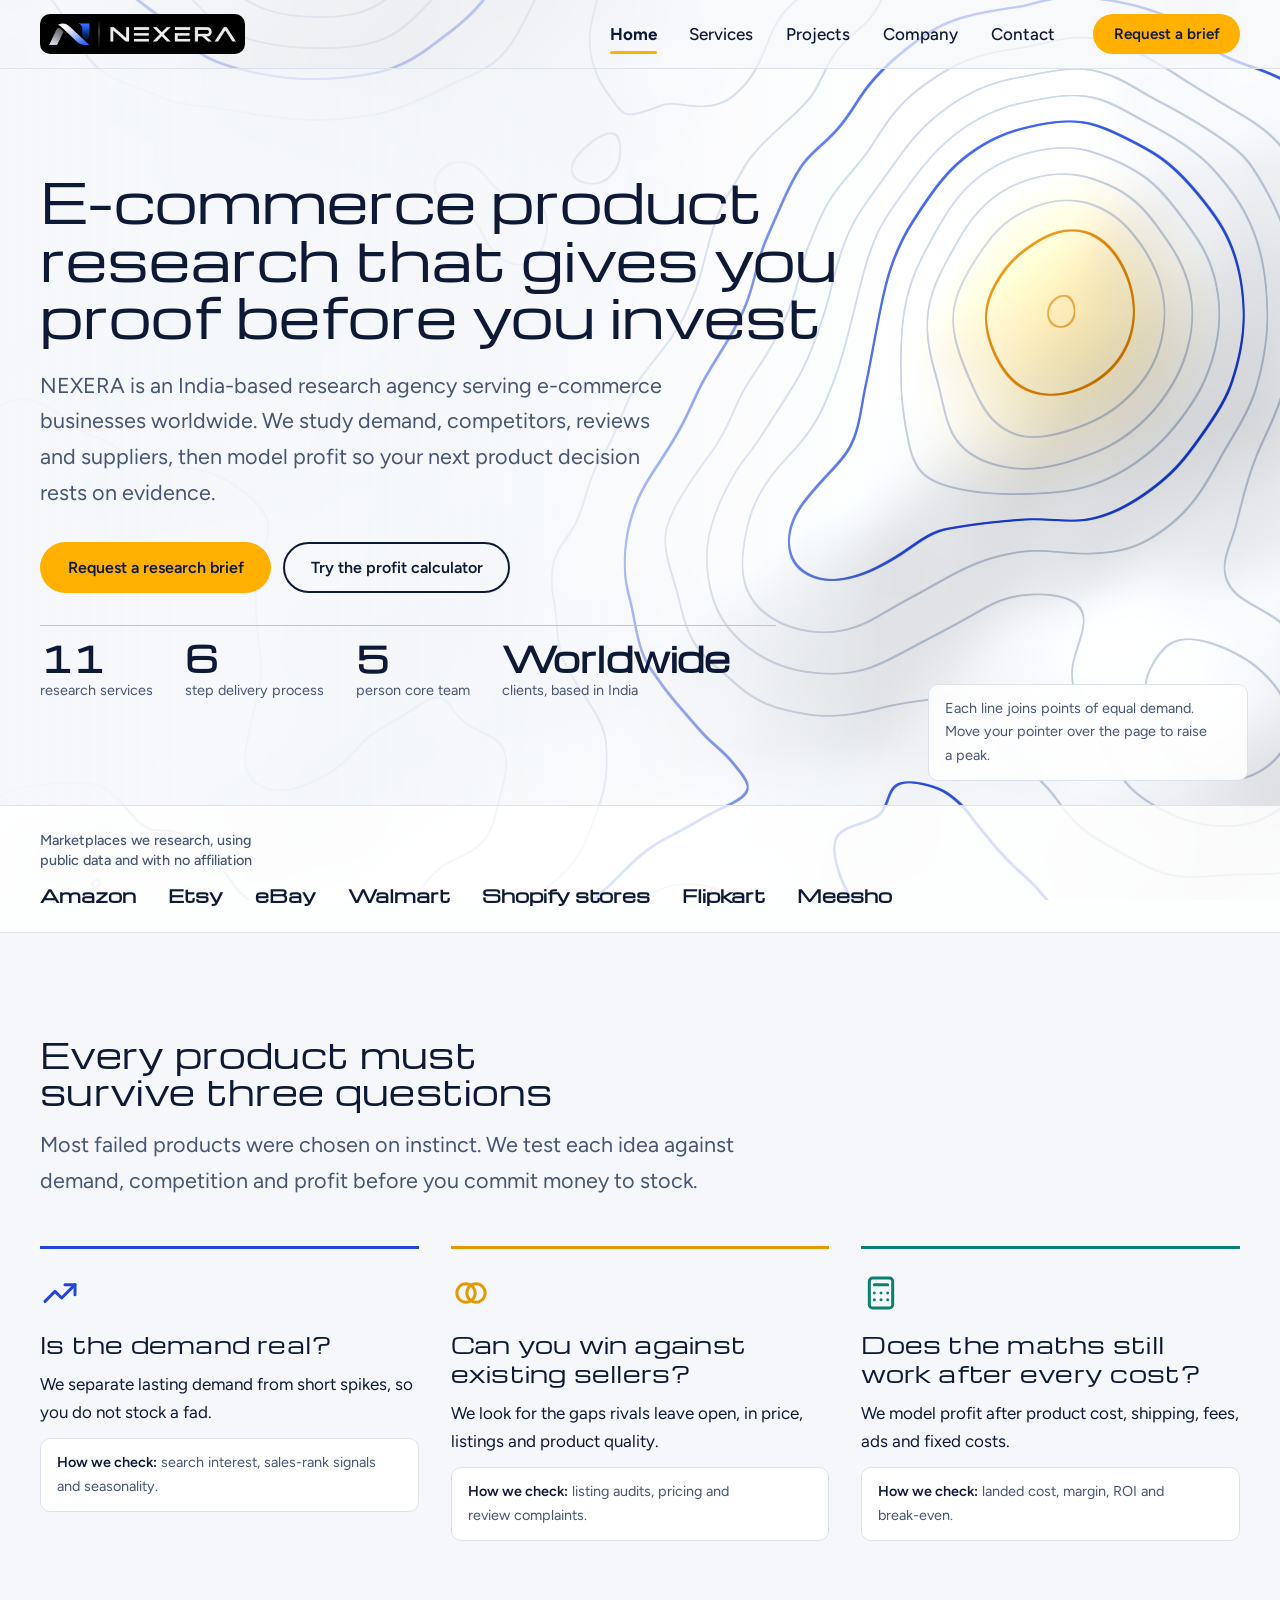
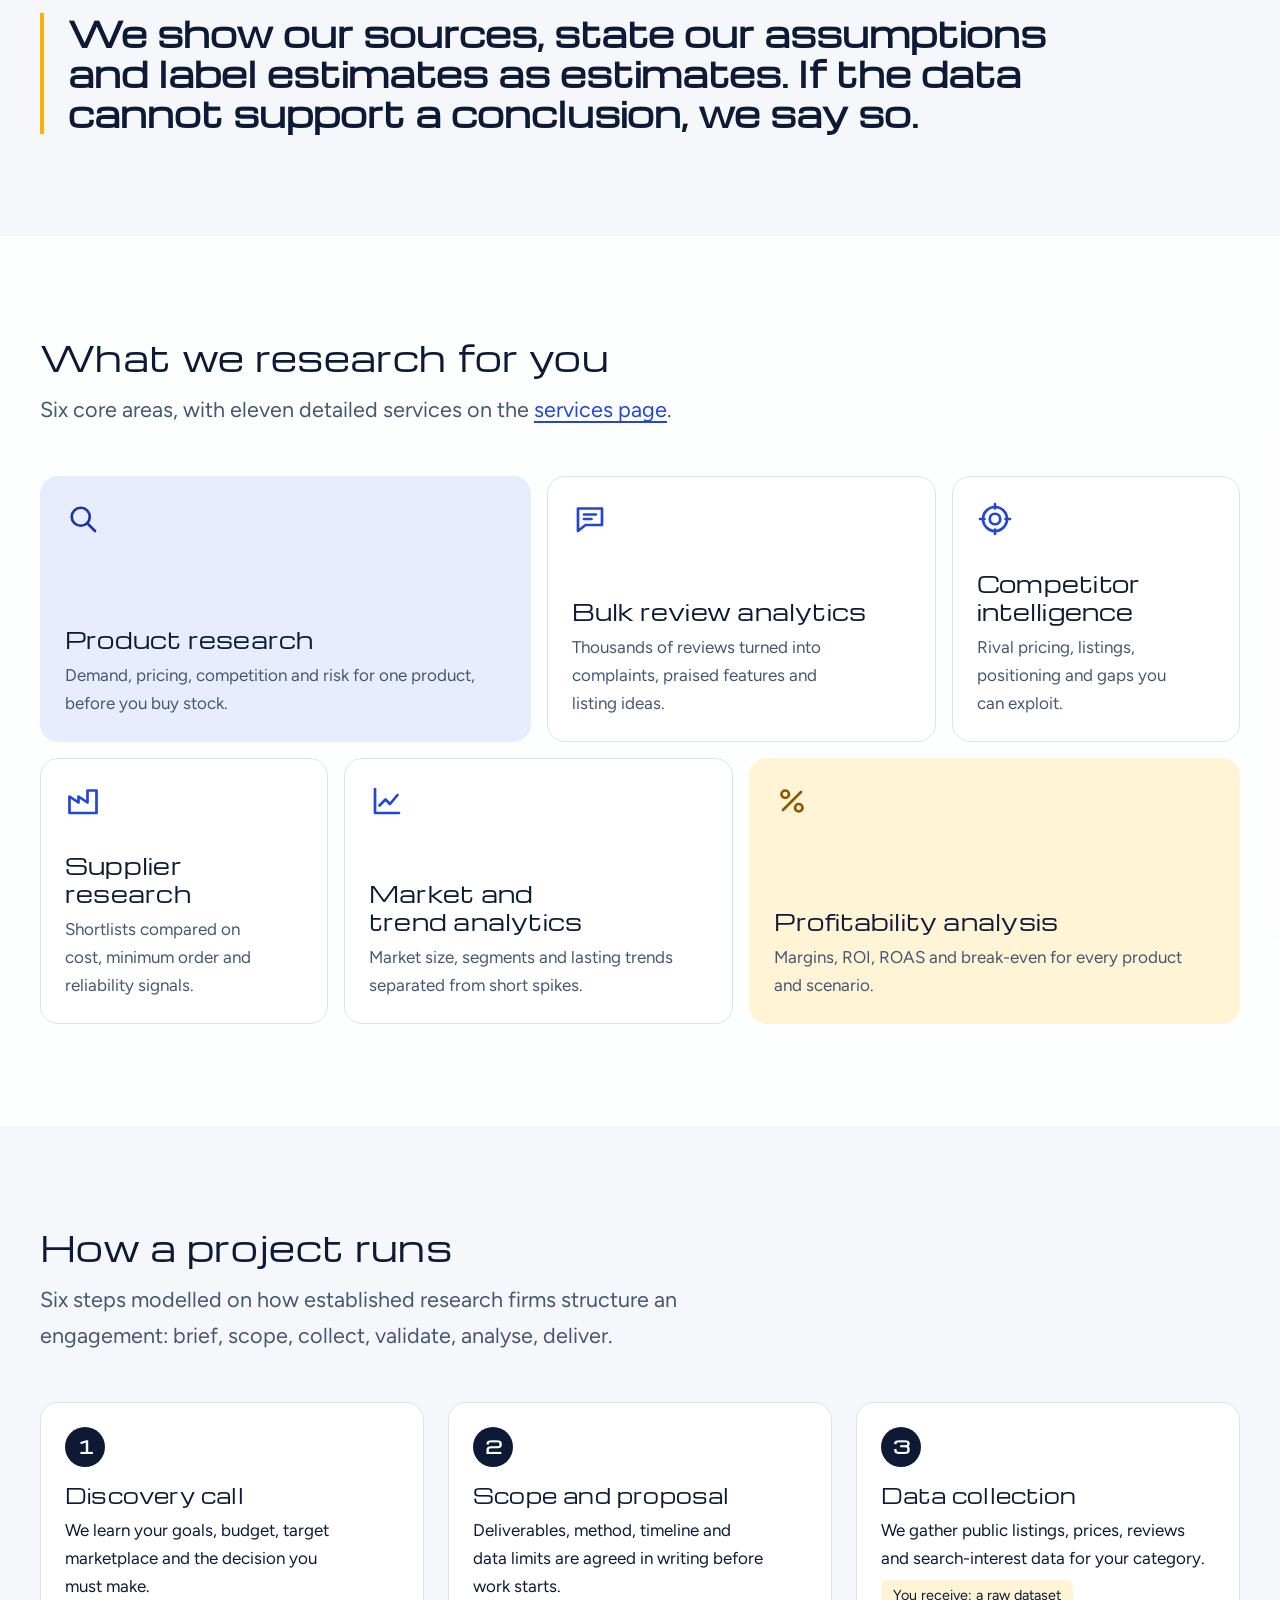
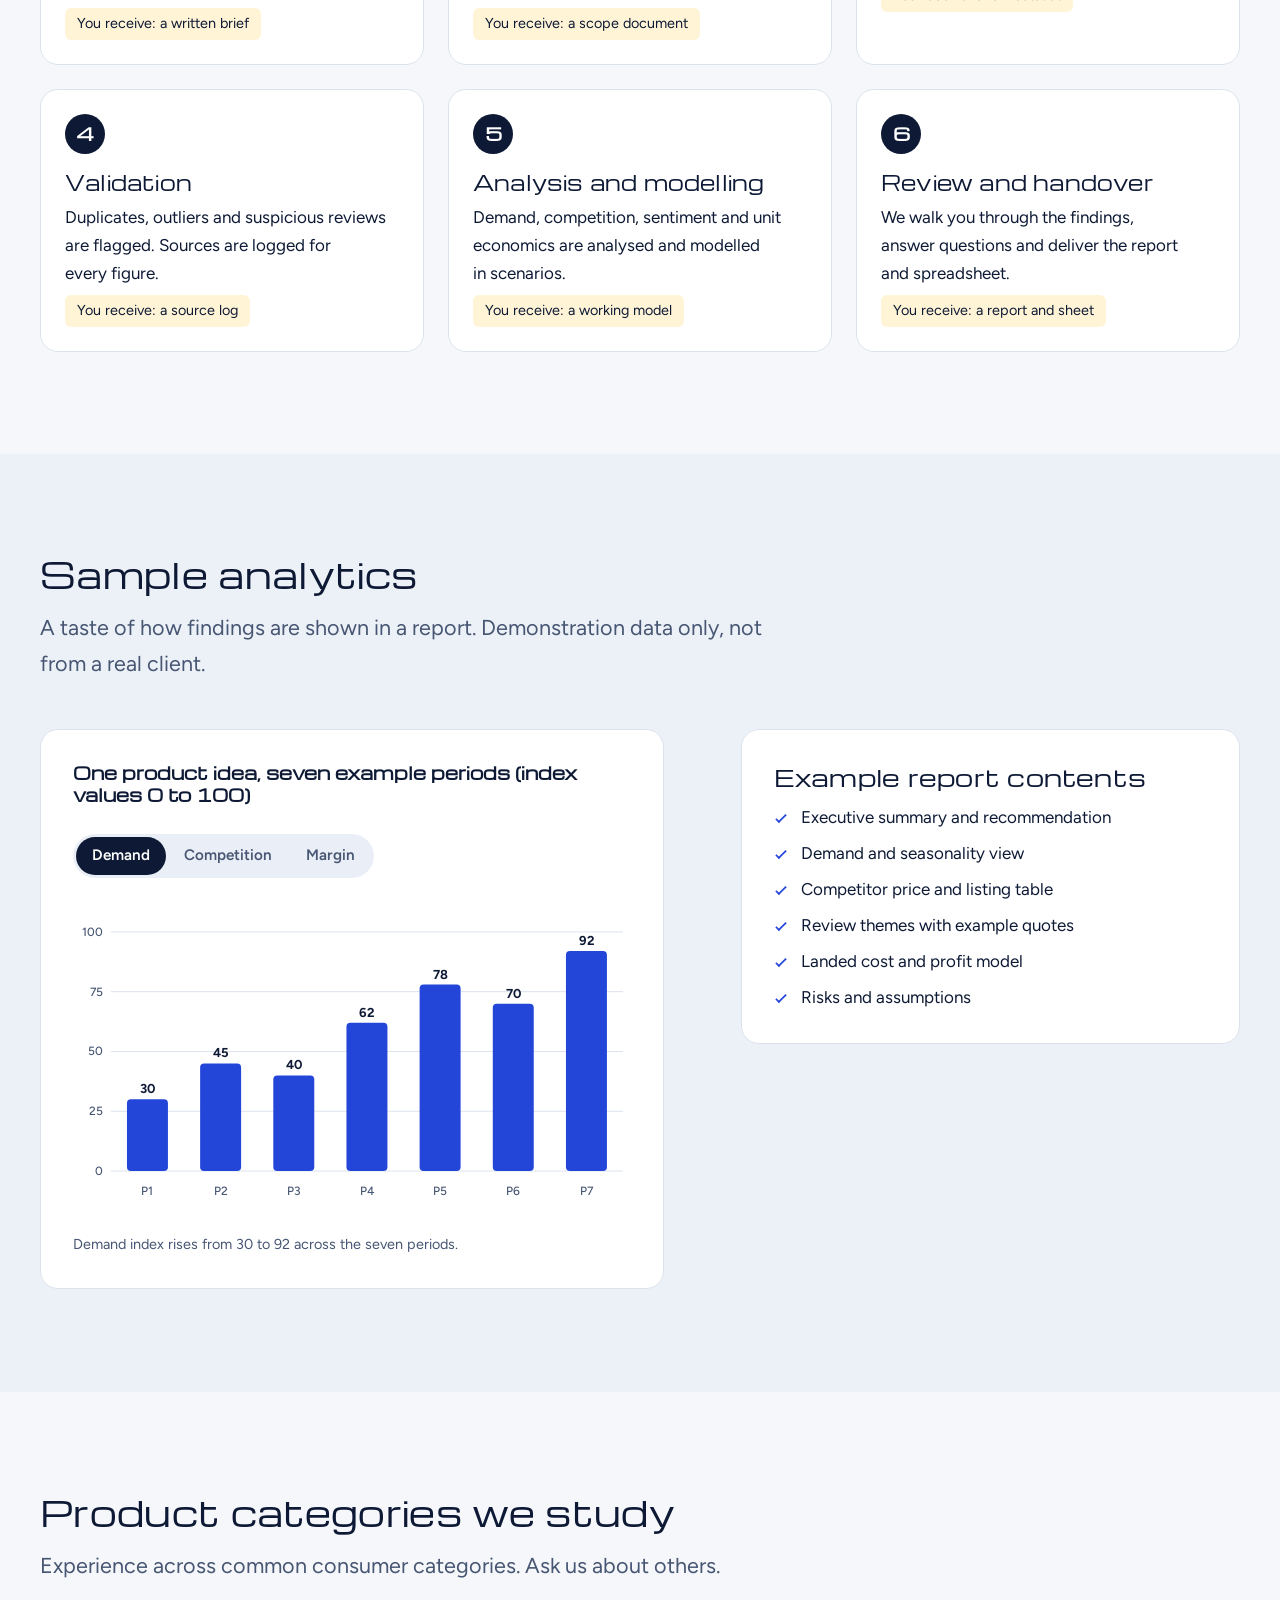
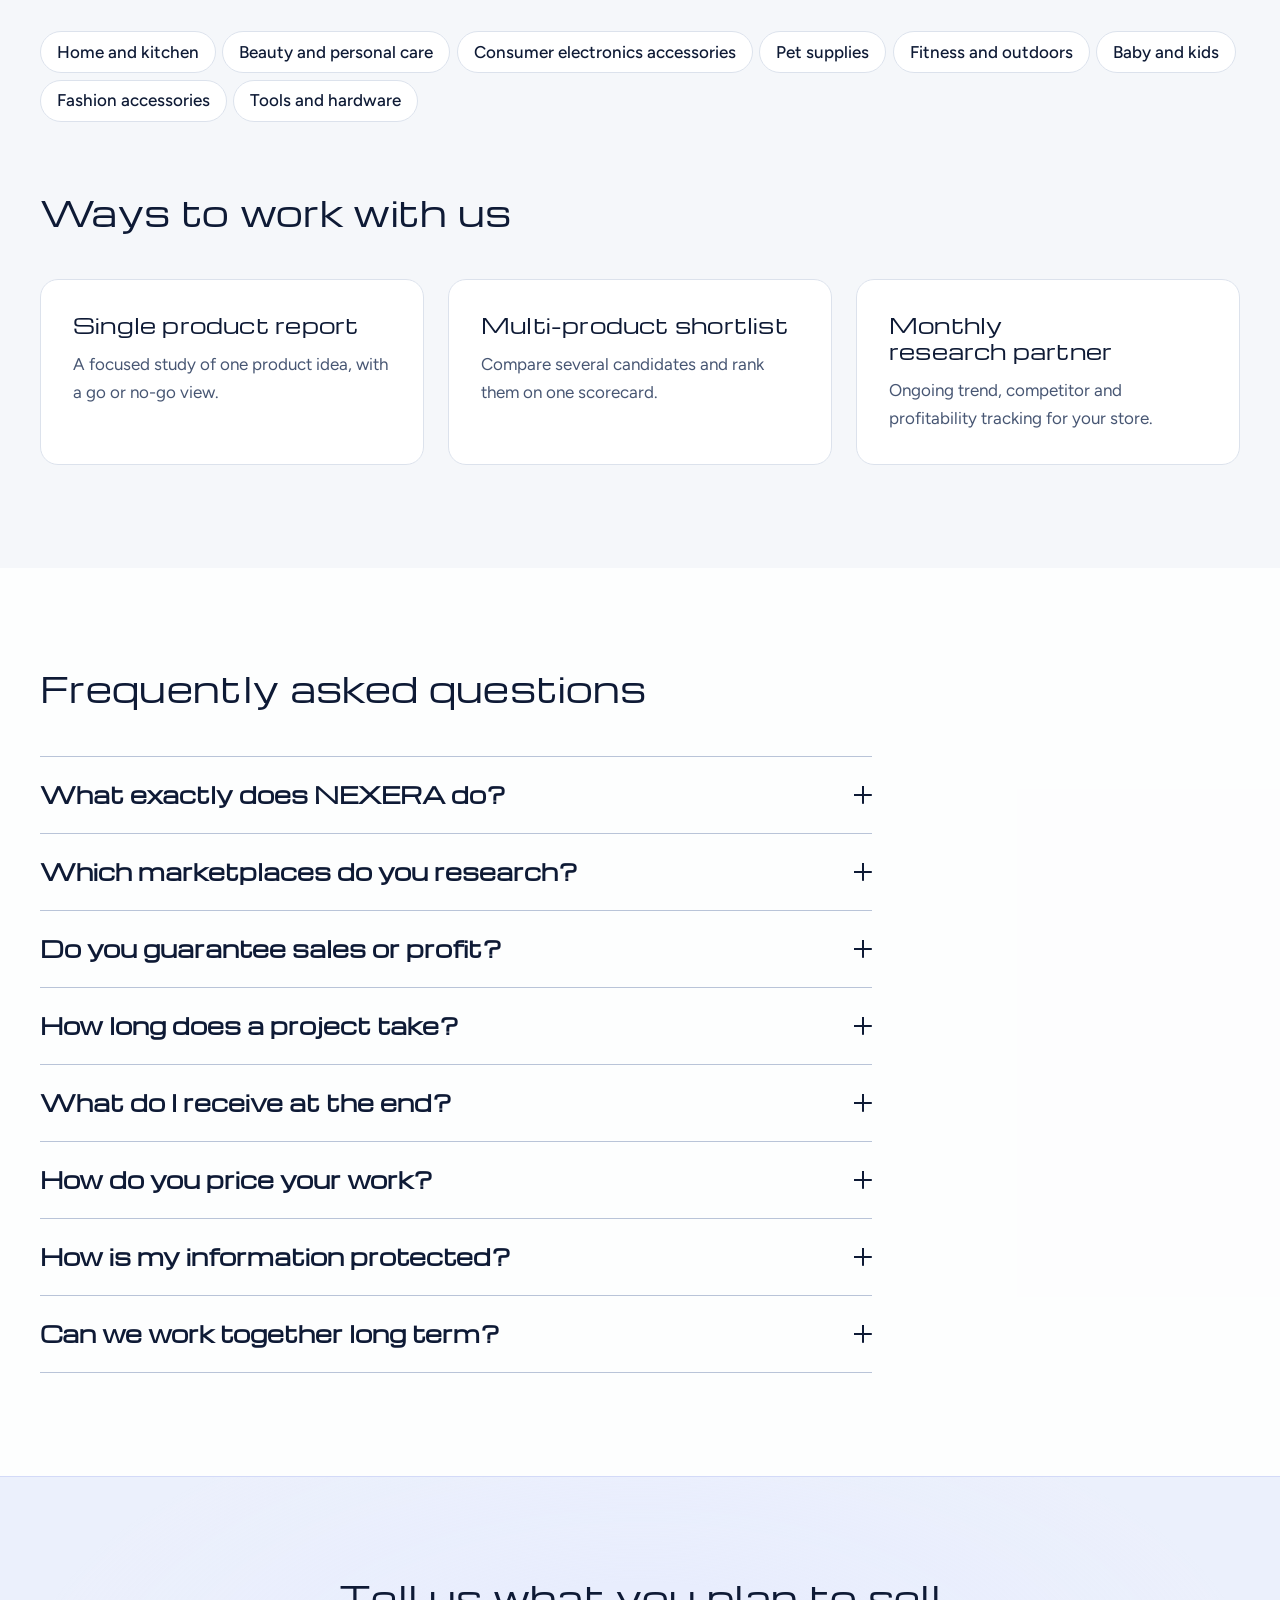
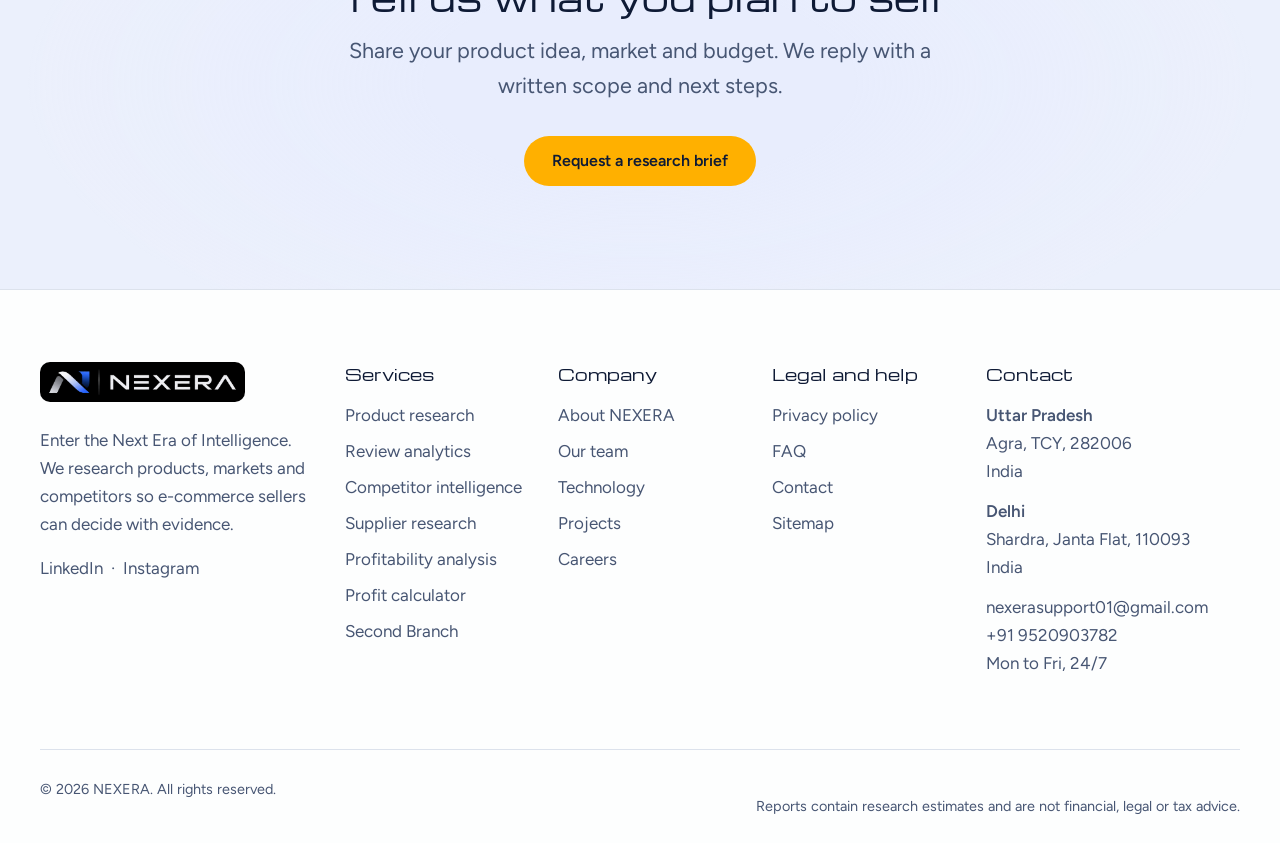
==== index.html @ bb5bbe9d "Initial commit" ====
<!doctype html>
<html lang="en">
  <head>
  <!-- ==========================================================
       NEXERA — SEO / Social / Performance head
       Live URL: https://nexerametrics.web.app/
       ========================================================== -->

  <meta charset="utf-8" />
  <meta name="viewport" content="width=device-width, initial-scale=1" />

  <!-- Primary SEO -->
  <title>NEXERA | E-commerce Product Research, Competitor Intelligence & Profitability Analytics</title>

  <meta
    name="description"
    content="NEXERA helps e-commerce sellers make data-backed decisions with product research, competitor analysis, market intelligence and profitability modeling. Serving sellers in India and worldwide."
  />

  <meta name="robots" content="index, follow, max-image-preview:large, max-snippet:-1, max-video-preview:-1" />
  <meta name="googlebot" content="index, follow" />
  <meta name="author" content="Om Singh" />
  <meta name="theme-color" content="#F5F7FA" />
  <meta name="format-detection" content="telephone=no" />

  <!-- Canonical: the single official version of this homepage -->
  <link rel="canonical" href="https://nexerametrics.web.app/" />

  <!-- Language: remove hreflang until you launch a real separate Hindi page -->
  <link rel="alternate" hreflang="x-default" href="https://nexerametrics.web.app/" />

  <!-- Google Search Console: replace VERIFY_CODE with the code from Search Console -->
  <meta name="google-site-verification" content="UmBHLHi6SRkPKVV_W9Xl_u4j2mWLGd2cZSZ0fgLXFtU" />

  <!-- ==========================================================
       Open Graph — WhatsApp, Facebook, LinkedIn, Instagram previews
       ========================================================== -->
  <meta property="og:site_name" content="NEXERA" />
  <meta property="og:locale" content="en_IN" />
  <meta property="og:type" content="website" />
  <meta property="og:url" content="https://nexerametrics.web.app/" />
  <meta
    property="og:title"
    content="NEXERA | E-commerce Product Research, Competitor Intelligence & Profitability Analytics"
  />
  <meta
    property="og:description"
    content="Make smarter e-commerce decisions with product research, competitor analysis, market intelligence and profitability modeling."
  />
  <meta property="og:image" content="https://nexerametrics.web.app/assets/img/og-image.png" />
  <meta property="og:image:secure_url" content="https://nexerametrics.web.app/assets/img/og-image.png" />
  <meta property="og:image:type" content="image/png" />
  <meta property="og:image:width" content="1200" />
  <meta property="og:image:height" content="630" />
  <meta
    property="og:image:alt"
    content="NEXERA — e-commerce product research, competitor intelligence and profitability analytics"
  />

  <!-- ==========================================================
       Twitter / X card
       ========================================================== -->
  <meta name="twitter:card" content="summary_large_image" />
  <meta name="twitter:site" content="@your_x_handle" />
  <meta name="twitter:creator" content="@your_x_handle" />
  <meta
    name="twitter:title"
    content="NEXERA | E-commerce Product Research, Competitor Intelligence & Profitability Analytics"
  />
  <meta
    name="twitter:description"
    content="Product research, competitor analysis, market intelligence and profitability modeling for e-commerce sellers."
  />
  <meta name="twitter:image" content="https://nexerametrics.web.app/assets/img/og-image.png" />
  <meta
    name="twitter:image:alt"
    content="NEXERA — e-commerce product research, competitor intelligence and profitability analytics"
  />

  <!-- ==========================================================
       Icons, manifest and crawl files
       ========================================================== -->
  <link rel="icon" href="assets/img/favicon-32.png" sizes="32x32" type="image/png" />
  <link rel="icon" href="assets/img/favicon.png" sizes="64x64" type="image/png" />
  <link rel="apple-touch-icon" href="assets/img/apple-touch-icon.png" />
  <link rel="manifest" href="site.webmanifest" />

  <link rel="sitemap" type="application/xml" href="sitemap.xml" />

  <!-- ==========================================================
       Performance: preconnect and font loading
       ========================================================== -->
  <link rel="preconnect" href="https://fonts.googleapis.com" />
  <link rel="preconnect" href="https://fonts.gstatic.com" crossorigin />

  <link
    rel="stylesheet"
    href="https://fonts.googleapis.com/css2?family=Michroma&family=Figtree:wght@400;500;600;700&display=swap"
  />

  <!-- Styles -->
  <link rel="stylesheet" href="css/tokens.css" />
  <link rel="stylesheet" href="css/base.css" />
  <link rel="stylesheet" href="css/layout.css" />
  <link rel="stylesheet" href="css/components.css" />
  <link rel="stylesheet" href="css/pages/home.css" />

  <!-- JavaScript-available class for mobile menu / UI enhancements -->
  <script>
    document.documentElement.classList.add("js");
  </script>

  <!-- ==========================================================
       Structured data: Organization + WebSite + Service + FAQ
       Only keep FAQPage if these questions are visible on the page.
       ========================================================== -->
  <script type="application/ld+json">
    {
      "@context": "https://schema.org",
      "@graph": [
        {
          "@type": "ProfessionalService",
          "@id": "https://nexerametrics.web.app/#organization",
          "name": "NEXERA",
          "alternateName": "NexeraMetrics",
          "url": "https://nexerametrics.web.app/",
          "logo": "https://nexerametrics.web.app/assets/img/logo-lockup.png",
          "image": "https://nexerametrics.web.app/assets/img/og-image.png",
          "description": "NEXERA is an e-commerce research agency providing product research, competitor intelligence, market analysis and profitability modeling for online sellers.",
          "slogan": "Enter the Next Era of Intelligence.",
          "email": "nexerasupport01@gmail.com",
          "telephone": "+919520903782",
          "founder": {
            "@type": "Person",
            "name": "Om Singh",
            "url": "https://nexerametrics.web.app/"
          },
          "areaServed": [
            {
              "@type": "Country",
              "name": "India"
            },
            {
              "@type": "Country",
              "name": "United States"
            },
            {
              "@type": "Country",
              "name": "United Kingdom"
            },
            {
              "@type": "Country",
              "name": "United Arab Emirates"
            }
          ],
          "address": {
            "@type": "PostalAddress",
            "addressCountry": "IN"
          },
          "sameAs": [
            "https://www.instagram.com/not_your.umesh/",
            "https://growwithwebs.netlify.app/"
          ],
          "hasOfferCatalog": {
            "@type": "OfferCatalog",
            "name": "E-commerce Research Services",
            "itemListElement": [
              {
                "@type": "Offer",
                "itemOffered": {
                  "@type": "Service",
                  "name": "E-commerce Product Research",
                  "description": "Identify and evaluate product opportunities using publicly available marketplace and competitor data."
                }
              },
              {
                "@type": "Offer",
                "itemOffered": {
                  "@type": "Service",
                  "name": "Competitor Intelligence",
                  "description": "Analyze competing products, sellers, pricing, positioning and market gaps."
                }
              },
              {
                "@type": "Offer",
                "itemOffered": {
                  "@type": "Service",
                  "name": "Market Intelligence",
                  "description": "Research demand signals, trends, customer needs and market opportunities for e-commerce products."
                }
              },
              {
                "@type": "Offer",
                "itemOffered": {
                  "@type": "Service",
                  "name": "Profitability Analytics",
                  "description": "Model costs, margins, pricing scenarios and profitability assumptions for e-commerce products."
                }
              }
            ]
          }
        },
        {
          "@type": "WebSite",
          "@id": "https://nexerametrics.web.app/#website",
          "url": "https://nexerametrics.web.app/",
          "name": "NEXERA",
          "inLanguage": "en",
          "publisher": {
            "@id": "https://nexerametrics.web.app/#organization"
          }
        },
        {
          "@type": "WebPage",
          "@id": "https://nexerametrics.web.app/#webpage",
          "url": "https://nexerametrics.web.app/",
          "name": "NEXERA | E-commerce Product Research, Competitor Intelligence & Profitability Analytics",
          "description": "NEXERA helps e-commerce sellers make data-backed decisions with product research, competitor analysis, market intelligence and profitability modeling.",
          "inLanguage": "en",
          "isPartOf": {
            "@id": "https://nexerametrics.web.app/#website"
          },
          "about": {
            "@id": "https://nexerametrics.web.app/#organization"
          },
          "primaryImageOfPage": {
            "@id": "https://nexerametrics.web.app/assets/img/og-image.png"
          }
        },
        {
          "@type": "FAQPage",
          "@id": "https://nexerametrics.web.app/#faq",
          "mainEntity": [
            {
              "@type": "Question",
              "name": "What exactly does NEXERA do?",
              "acceptedAnswer": {
                "@type": "Answer",
                "text": "NEXERA researches e-commerce products and markets and models the numbers behind them, helping sellers decide what to sell, where to source it and what price to charge."
              }
            },
            {
              "@type": "Question",
              "name": "Which marketplaces do you research?",
              "acceptedAnswer": {
                "@type": "Answer",
                "text": "We work from publicly available information on marketplaces and online stores such as Amazon, Etsy, eBay, Walmart, Shopify stores, Flipkart and Meesho. We have no affiliation with any of them."
              }
            },
            {
              "@type": "Question",
              "name": "Do you guarantee sales or profit?",
              "acceptedAnswer": {
                "@type": "Answer",
                "text": "No. We deliver evidence, estimates and clearly stated assumptions. Results depend on execution and market conditions, and our reports are not financial advice."
              }
            },
            {
              "@type": "Question",
              "name": "How long does a project take?",
              "acceptedAnswer": {
                "@type": "Answer",
                "text": "Timelines depend on the scope. A single-product report and a multi-product comparison require different amounts of work, so we agree on a timeline in the written scope before starting."
              }
            },
            {
              "@type": "Question",
              "name": "What do I receive at the end?",
              "acceptedAnswer": {
                "@type": "Answer",
                "text": "You receive a written report, a spreadsheet with the data and calculations, and a walkthrough call to explain the findings."
              }
            },
            {
              "@type": "Question",
              "name": "How do you price your work?",
              "acceptedAnswer": {
                "@type": "Answer",
                "text": "Pricing depends on the number of products, markets and research depth required. Send a brief and we will reply with a quote."
              }
            },
            {
              "@type": "Question",
              "name": "How is my information protected?",
              "acceptedAnswer": {
                "@type": "Answer",
                "text": "Your brief and project data are used only for your project and stored with access controls. See the privacy policy for details."
              }
            },
            {
              "@type": "Question",
              "name": "Can we work together long term?",
              "acceptedAnswer": {
                "@type": "Answer",
                "text": "Yes. Many sellers need ongoing research, so we can set up a recurring monthly arrangement after the first project."
              }
            }
          ]
        }
      ]
    }
  </script>
</head>

  <body class="page-home">
    <!-- @partial header:start -->
<!-- ======================================================================
     SHARED PARTIAL · SITE HEADER
     Edit THIS file, then run:  python3 tools/sync-partials.py
     The script copies it into every page and marks the current page.
     ====================================================================== -->
<a class="skip-link" href="#main">Skip to main content</a>

<header class="site-header">
  <!-- Reading-progress line (decorative; animated by js/nav.js) -->
  <span class="scroll-progress" aria-hidden="true"></span>

  <div class="site-header__bar container">

    <!-- Brand: NEXERA logo (mark + wordmark), links home -->
    <a class="brand" href="index.html" aria-label="NEXERA, go to the home page">
      <img class="brand__logo" src="assets/img/logo-lockup.png" alt="" width="205" height="40">
    </a>

    <!-- Mobile menu button (shown only on small screens when JavaScript is on) -->
    <button class="nav-toggle" type="button" aria-expanded="false" aria-controls="primary-nav">
      <span class="nav-toggle__label">Menu</span>
    </button>

    <!-- Primary navigation -->
    <nav class="primary-nav" id="primary-nav" aria-label="Primary">
      <ul class="primary-nav__list">
        <li><a href="index.html" aria-current="page">Home</a></li>
        <li><a href="services.html">Services</a></li>
        <li><a href="projects.html">Projects</a></li>
        <li><a href="company.html">Company</a></li>
        <li><a href="contact.html">Contact</a></li>
      </ul>
      <a class="btn btn--primary btn--sm" href="contact.html#enquiry">Request a brief</a>
    </nav>

  </div>
</header>
<!-- @partial header:end -->

    <main id="main">
      <!-- ====================================================================
       1 · HERO
       The demand map behind the page is a live WebGL canvas created by
       js/bg-webgl.js, shared by every page. It is decorative, so it is
       hidden from screen readers; the hint below explains it in words.
       Without WebGL a static contour image shows instead (css/base.css).
       ==================================================================== -->
      <section class="hero" aria-labelledby="hero-title">
        <!-- Hint that explains the map behind the page -->
        <p class="hero__hint">
          Each line joins points of equal demand. Move your pointer over the
          page to raise a peak.
        </p>

        <!-- Headline, intro, buttons, key numbers -->
        <div class="hero__content container">
          <h1 id="hero-title">
            E-commerce product research that gives you proof before you invest
          </h1>

          <p class="hero__lead">
            NEXERA is an India-based research agency serving e-commerce
            businesses worldwide. We study demand, competitors, reviews and
            suppliers, then model profit so your next product decision rests on
            evidence.
          </p>

          <!-- Primary and secondary calls to action -->
          <div class="cluster hero__actions">
            <a class="btn btn--primary" href="contact.html#enquiry"
              >Request a research brief</a
            >
            <a class="btn btn--secondary" href="services.html#calculator"
              >Try the profit calculator</a
            >
          </div>

          <!-- Key numbers (numbers count up when scrolled into view) -->
          <dl class="hero__stats">
            <div class="stat">
              <dt>research services</dt>
              <dd data-count="11">11</dd>
            </div>
            <div class="stat">
              <dt>step delivery process</dt>
              <dd data-count="6">6</dd>
            </div>
            <div class="stat">
              <dt>person core team</dt>
              <dd data-count="5">5</dd>
            </div>
            <div class="stat">
              <dt>clients, based in India</dt>
              <dd>Worldwide</dd>
            </div>
          </dl>
        </div>
      </section>

      <!-- ====================================================================
       2 · MARKETPLACES WE RESEARCH (text only, no logos, no affiliation)
       ==================================================================== -->
      <section class="marketplaces" aria-labelledby="marketplaces-title">
        <div class="container marketplaces__inner">
          <h2 class="marketplaces__title" id="marketplaces-title">
            Marketplaces we research, using public data and with no affiliation
          </h2>
          <ul class="marketplaces__list">
            <li>Amazon</li>
            <li>Etsy</li>
            <li>eBay</li>
            <li>Walmart</li>
            <li>Shopify stores</li>
            <li>Flipkart</li>
            <li>Meesho</li>
          </ul>
        </div>
      </section>

      <!-- ====================================================================
       3 · OUR PHILOSOPHY · three tests every product must pass
       ==================================================================== -->
      <section class="section" id="approach" aria-labelledby="approach-title">
        <div class="container">
          <header class="section-head">
            <h2 id="approach-title">
              Every product must survive three questions
            </h2>
            <p>
              Most failed products were chosen on instinct. We test each idea
              against demand, competition and profit before you commit money to
              stock.
            </p>
          </header>

          <ul class="tests">
            <!-- Test 1: demand -->
            <li class="tests__item tests__item--demand">
              <svg
                class="tests__icon"
                viewBox="0 0 24 24"
                fill="none"
                stroke="currentColor"
                stroke-width="1.8"
                stroke-linecap="round"
                stroke-linejoin="round"
                aria-hidden="true"
                focusable="false"
              >
                <path d="M3 17l6-6 4 4 8-8" />
                <path d="M15 7h6v6" />
              </svg>
              <h3>Is the demand real?</h3>
              <p>
                We separate lasting demand from short spikes, so you do not
                stock a fad.
              </p>
              <p class="tests__method">
                <strong>How we check:</strong> search interest, sales-rank
                signals and seasonality.
              </p>
            </li>
            <!-- Test 2: competition -->
            <li class="tests__item tests__item--competition">
              <svg
                class="tests__icon"
                viewBox="0 0 24 24"
                fill="none"
                stroke="currentColor"
                stroke-width="1.8"
                stroke-linecap="round"
                stroke-linejoin="round"
                aria-hidden="true"
                focusable="false"
              >
                <circle cx="9" cy="12" r="5.5" />
                <circle cx="15" cy="12" r="5.5" />
              </svg>
              <h3>Can you win against existing sellers?</h3>
              <p>
                We look for the gaps rivals leave open, in price, listings and
                product quality.
              </p>
              <p class="tests__method">
                <strong>How we check:</strong> listing audits, pricing and
                review complaints.
              </p>
            </li>
            <!-- Test 3: profit -->
            <li class="tests__item tests__item--profit">
              <svg
                class="tests__icon"
                viewBox="0 0 24 24"
                fill="none"
                stroke="currentColor"
                stroke-width="1.8"
                stroke-linecap="round"
                stroke-linejoin="round"
                aria-hidden="true"
                focusable="false"
              >
                <rect x="5" y="3" width="14" height="18" rx="2" />
                <path
                  d="M8 7h8M8 12h.01M12 12h.01M16 12h.01M8 16h.01M12 16h.01M16 16h.01"
                />
              </svg>
              <h3>Does the maths still work after every cost?</h3>
              <p>
                We model profit after product cost, shipping, fees, ads and
                fixed costs.
              </p>
              <p class="tests__method">
                <strong>How we check:</strong> landed cost, margin, ROI and
                break-even.
              </p>
            </li>
          </ul>

          <!-- Our promise about evidence -->
          <p class="statement">
            We show our sources, state our assumptions and label estimates as
            estimates. If the data cannot support a conclusion, we say so.
          </p>
        </div>
      </section>

      <!-- ====================================================================
       4 · SERVICES OVERVIEW (six core areas; full list on services.html)
       ==================================================================== -->
      <section
        class="section section--white"
        id="services"
        aria-labelledby="services-title"
      >
        <div class="container">
          <header class="section-head">
            <h2 id="services-title">What we research for you</h2>
            <p>
              Six core areas, with eleven detailed services on the
              <a href="services.html">services page</a>.
            </p>
          </header>

          <ul class="bento">
            <li class="tile tile--a">
              <svg
                class="tile__icon"
                viewBox="0 0 24 24"
                fill="none"
                stroke="currentColor"
                stroke-width="1.8"
                stroke-linecap="round"
                stroke-linejoin="round"
                aria-hidden="true"
                focusable="false"
              >
                <circle cx="10.5" cy="10.5" r="6" />
                <path d="m15 15 5 5" />
              </svg>
              <article>
                <h3>
                  <a class="tile__link" href="services.html#product-research"
                    >Product research</a
                  >
                </h3>
                <p>
                  Demand, pricing, competition and risk for one product, before
                  you buy stock.
                </p>
              </article>
            </li>
            <li class="tile tile--b">
              <svg
                class="tile__icon"
                viewBox="0 0 24 24"
                fill="none"
                stroke="currentColor"
                stroke-width="1.8"
                stroke-linecap="round"
                stroke-linejoin="round"
                aria-hidden="true"
                focusable="false"
              >
                <path d="M4 5h16v11H9l-5 4z" />
                <path d="M8 9h8M8 12h5" />
              </svg>
              <article>
                <h3>
                  <a class="tile__link" href="services.html#review-analytics"
                    >Bulk review analytics</a
                  >
                </h3>
                <p>
                  Thousands of reviews turned into complaints, praised features
                  and listing ideas.
                </p>
              </article>
            </li>
            <li class="tile tile--c">
              <svg
                class="tile__icon"
                viewBox="0 0 24 24"
                fill="none"
                stroke="currentColor"
                stroke-width="1.8"
                stroke-linecap="round"
                stroke-linejoin="round"
                aria-hidden="true"
                focusable="false"
              >
                <circle cx="12" cy="12" r="8" />
                <circle cx="12" cy="12" r="3.5" />
                <path d="M12 2v3M12 19v3M2 12h3M19 12h3" />
              </svg>
              <article>
                <h3>
                  <a
                    class="tile__link"
                    href="services.html#competitor-intelligence"
                    >Competitor intelligence</a
                  >
                </h3>
                <p>
                  Rival pricing, listings, positioning and gaps you can exploit.
                </p>
              </article>
            </li>
            <li class="tile tile--d">
              <svg
                class="tile__icon"
                viewBox="0 0 24 24"
                fill="none"
                stroke="currentColor"
                stroke-width="1.8"
                stroke-linecap="round"
                stroke-linejoin="round"
                aria-hidden="true"
                focusable="false"
              >
                <path d="M3 20V9l6 4V9l6 4V5h6v15z" />
              </svg>
              <article>
                <h3>
                  <a class="tile__link" href="services.html#supplier-research"
                    >Supplier research</a
                  >
                </h3>
                <p>
                  Shortlists compared on cost, minimum order and reliability
                  signals.
                </p>
              </article>
            </li>
            <li class="tile tile--e">
              <svg
                class="tile__icon"
                viewBox="0 0 24 24"
                fill="none"
                stroke="currentColor"
                stroke-width="1.8"
                stroke-linecap="round"
                stroke-linejoin="round"
                aria-hidden="true"
                focusable="false"
              >
                <path d="M4 20V4M4 20h16" />
                <path d="m7 15 4-4 3 3 5-6" />
              </svg>
              <article>
                <h3>
                  <a class="tile__link" href="services.html#market-analytics"
                    >Market and trend analytics</a
                  >
                </h3>
                <p>
                  Market size, segments and lasting trends separated from short
                  spikes.
                </p>
              </article>
            </li>
            <li class="tile tile--f">
              <svg
                class="tile__icon"
                viewBox="0 0 24 24"
                fill="none"
                stroke="currentColor"
                stroke-width="1.8"
                stroke-linecap="round"
                stroke-linejoin="round"
                aria-hidden="true"
                focusable="false"
              >
                <path d="m6 18 12-12" />
                <circle cx="7.5" cy="7.5" r="2.5" />
                <circle cx="16.5" cy="16.5" r="2.5" />
              </svg>
              <article>
                <h3>
                  <a class="tile__link" href="services.html#profitability"
                    >Profitability analysis</a
                  >
                </h3>
                <p>
                  Margins, ROI, ROAS and break-even for every product and
                  scenario.
                </p>
              </article>
            </li>
          </ul>
        </div>
      </section>

      <!-- ====================================================================
       5 · HOW A PROJECT RUNS (a true sequence, so the steps are numbered)
       ==================================================================== -->
      <section class="section" id="process" aria-labelledby="process-title">
        <div class="container">
          <header class="section-head">
            <h2 id="process-title">How a project runs</h2>
            <p>
              Six steps modelled on how established research firms structure an
              engagement: brief, scope, collect, validate, analyse, deliver.
            </p>
          </header>

          <ol class="steps">
            <li class="steps__item">
              <h3>Discovery call</h3>
              <p>
                We learn your goals, budget, target marketplace and the decision
                you must make.
              </p>
              <p class="steps__deliverable">You receive: a written brief</p>
            </li>
            <li class="steps__item">
              <h3>Scope and proposal</h3>
              <p>
                Deliverables, method, timeline and data limits are agreed in
                writing before work starts.
              </p>
              <p class="steps__deliverable">You receive: a scope document</p>
            </li>
            <li class="steps__item">
              <h3>Data collection</h3>
              <p>
                We gather public listings, prices, reviews and search-interest
                data for your category.
              </p>
              <p class="steps__deliverable">You receive: a raw dataset</p>
            </li>
            <li class="steps__item">
              <h3>Validation</h3>
              <p>
                Duplicates, outliers and suspicious reviews are flagged. Sources
                are logged for every figure.
              </p>
              <p class="steps__deliverable">You receive: a source log</p>
            </li>
            <li class="steps__item">
              <h3>Analysis and modelling</h3>
              <p>
                Demand, competition, sentiment and unit economics are analysed
                and modelled in scenarios.
              </p>
              <p class="steps__deliverable">You receive: a working model</p>
            </li>
            <li class="steps__item">
              <h3>Review and handover</h3>
              <p>
                We walk you through the findings, answer questions and deliver
                the report and spreadsheet.
              </p>
              <p class="steps__deliverable">You receive: a report and sheet</p>
            </li>
          </ol>
        </div>
      </section>

      <!-- ====================================================================
       6 · SAMPLE ANALYTICS
       The chart is drawn by js/charts.js. The data table below it is the
       accessible and crawlable version of the same numbers.
       ==================================================================== -->
      <section
        class="section section--tint"
        id="sample"
        aria-labelledby="sample-title"
      >
        <div class="container">
          <header class="section-head">
            <h2 id="sample-title">Sample analytics</h2>
            <p>
              A taste of how findings are shown in a report. Demonstration data
              only, not from a real client.
            </p>
          </header>

          <div class="split split--wide-left split--top">
            <!-- Interactive chart -->
            <figure class="chart card" data-chart>
              <figcaption id="chart-caption">
                One product idea, seven example periods (index values 0 to 100)
              </figcaption>

              <!-- Metric switcher -->
              <div class="chart__toolbar">
                <div
                  class="segmented"
                  role="group"
                  aria-label="Choose a metric to display"
                >
                  <button
                    type="button"
                    aria-pressed="true"
                    data-metric="demand"
                  >
                    Demand
                  </button>
                  <button
                    type="button"
                    aria-pressed="false"
                    data-metric="competition"
                  >
                    Competition
                  </button>
                  <button
                    type="button"
                    aria-pressed="false"
                    data-metric="margin"
                  >
                    Margin
                  </button>
                </div>
              </div>

              <!-- Drawn by js/charts.js -->
              <svg
                class="chart__svg"
                viewBox="0 0 560 300"
                role="img"
                aria-labelledby="chart-caption chart-summary"
                data-metric="demand"
              ></svg>
              <p class="note" id="chart-summary" aria-live="polite">
                Demand index rises from 30 to 92 across the seven periods.
              </p>

              <!-- Same data as a table for screen readers and search engines -->
              <table class="sr-only">
                <caption>
                  Demonstration values behind the chart
                </caption>
                <thead>
                  <tr>
                    <th scope="col">Metric</th>
                    <th scope="col">P1</th>
                    <th scope="col">P2</th>
                    <th scope="col">P3</th>
                    <th scope="col">P4</th>
                    <th scope="col">P5</th>
                    <th scope="col">P6</th>
                    <th scope="col">P7</th>
                  </tr>
                </thead>
                <tbody>
                  <tr>
                    <th scope="row">Demand</th>
                    <td>30</td>
                    <td>45</td>
                    <td>40</td>
                    <td>62</td>
                    <td>78</td>
                    <td>70</td>
                    <td>92</td>
                  </tr>
                  <tr>
                    <th scope="row">Competition</th>
                    <td>80</td>
                    <td>74</td>
                    <td>70</td>
                    <td>60</td>
                    <td>58</td>
                    <td>50</td>
                    <td>44</td>
                  </tr>
                  <tr>
                    <th scope="row">Margin</th>
                    <td>22</td>
                    <td>28</td>
                    <td>35</td>
                    <td>33</td>
                    <td>41</td>
                    <td>46</td>
                    <td>52</td>
                  </tr>
                </tbody>
              </table>
            </figure>

            <!-- What a report contains -->
            <aside class="card" aria-labelledby="report-title">
              <h3 id="report-title">Example report contents</h3>
              <ul class="check-list">
                <li>Executive summary and recommendation</li>
                <li>Demand and seasonality view</li>
                <li>Competitor price and listing table</li>
                <li>Review themes with example quotes</li>
                <li>Landed cost and profit model</li>
                <li>Risks and assumptions</li>
              </ul>
            </aside>
          </div>
        </div>
      </section>

      <!-- ====================================================================
       7 · CATEGORIES AND WAYS TO WORK WITH US
       ==================================================================== -->
      <section
        class="section"
        id="engagements"
        aria-labelledby="categories-title"
      >
        <div class="container">
          <!-- Product categories -->
          <header class="section-head">
            <h2 id="categories-title">Product categories we study</h2>
            <p>
              Experience across common consumer categories. Ask us about others.
            </p>
          </header>
          <ul class="chip-list categories">
            <li class="chip">Home and kitchen</li>
            <li class="chip">Beauty and personal care</li>
            <li class="chip">Consumer electronics accessories</li>
            <li class="chip">Pet supplies</li>
            <li class="chip">Fitness and outdoors</li>
            <li class="chip">Baby and kids</li>
            <li class="chip">Fashion accessories</li>
            <li class="chip">Tools and hardware</li>
          </ul>

          <!-- Engagement models -->
          <div class="engagements">
            <header class="section-head">
              <h2 id="models-title">Ways to work with us</h2>
            </header>
            <div class="auto-grid auto-grid--md">
              <article class="card engagement">
                <h3>Single product report</h3>
                <p>
                  A focused study of one product idea, with a go or no-go view.
                </p>
              </article>
              <article class="card engagement">
                <h3>Multi-product shortlist</h3>
                <p>
                  Compare several candidates and rank them on one scorecard.
                </p>
              </article>
              <article class="card engagement">
                <h3>Monthly research partner</h3>
                <p>
                  Ongoing trend, competitor and profitability tracking for your
                  store.
                </p>
              </article>
            </div>
          </div>
        </div>
      </section>

      <!-- ====================================================================
       8 · FAQ (<details> works without JavaScript; same text is in the JSON-LD above)
       ==================================================================== -->
      <section
        class="section section--white"
        id="faq"
        aria-labelledby="faq-title"
      >
        <div class="container">
          <header class="section-head">
            <h2 id="faq-title">Frequently asked questions</h2>
          </header>

          <div class="accordion">
            <details class="accordion__item" name="faq">
              <summary>What exactly does NEXERA do?</summary>
              <p class="accordion__body">
                We research e-commerce products and markets and model the
                numbers behind them, so sellers can decide what to sell, where
                to source it and what price to charge.
              </p>
            </details>
            <details class="accordion__item" name="faq">
              <summary>Which marketplaces do you research?</summary>
              <p class="accordion__body">
                We work from publicly available information on marketplaces and
                online stores such as Amazon, Etsy, eBay, Walmart, Shopify
                stores, Flipkart and Meesho. We have no affiliation with any of
                them.
              </p>
            </details>
            <details class="accordion__item" name="faq">
              <summary>Do you guarantee sales or profit?</summary>
              <p class="accordion__body">
                No. We deliver evidence, estimates and clearly stated
                assumptions. Results depend on your execution and the market,
                and our reports are not financial advice.
              </p>
            </details>
            <details class="accordion__item" name="faq">
              <summary>How long does a project take?</summary>
              <p class="accordion__body">
                It depends on scope. A single-product report and a multi-product
                comparison need different time, so we agree a timeline in the
                written scope before starting.
              </p>
            </details>
            <details class="accordion__item" name="faq">
              <summary>What do I receive at the end?</summary>
              <p class="accordion__body">
                A written report, a spreadsheet with the data and calculations,
                and a walkthrough call to explain the findings.
              </p>
            </details>
            <details class="accordion__item" name="faq">
              <summary>How do you price your work?</summary>
              <p class="accordion__body">
                Pricing depends on the number of products, markets and depth
                required. Send a brief and we reply with a quote.
              </p>
            </details>
            <details class="accordion__item" name="faq">
              <summary>How is my information protected?</summary>
              <p class="accordion__body">
                Your brief and data are used only for your project and stored
                with access controls. Read the
                <a href="privacy.html">privacy policy</a> for details.
              </p>
            </details>
            <details class="accordion__item" name="faq">
              <summary>Can we work together long term?</summary>
              <p class="accordion__body">
                Yes. Many sellers need ongoing research, so we can set up a
                recurring monthly arrangement after the first project.
              </p>
            </details>
          </div>
        </div>
      </section>

      <!-- ====================================================================
       9 · CLOSING CALL TO ACTION
       ==================================================================== -->
      <section class="cta-band" aria-labelledby="cta-title">
        <div class="container cta-band__inner">
          <h2 id="cta-title">Tell us what you plan to sell</h2>
          <p>
            Share your product idea, market and budget. We reply with a written
            scope and next steps.
          </p>
          <div class="cluster">
            <a class="btn btn--primary" href="contact.html#enquiry"
              >Request a research brief</a
            >
          </div>
        </div>
      </section>
    </main>

    <!-- @partial footer:start -->
<!-- ======================================================================
     SHARED PARTIAL · SITE FOOTER
     Edit THIS file, then run:  python3 tools/sync-partials.py
     Search for "EDIT:" to find details you still need to fill in.
     ====================================================================== -->
<footer class="site-footer">
  <div class="container">

    <div class="site-footer__grid">

      <!-- About: logo, tagline, social links -->
      <section class="site-footer__about" aria-labelledby="footer-about-title">
        <a class="brand" href="index.html" aria-label="NEXERA, go to the home page">
          <img class="brand__logo" src="assets/img/logo-lockup.png" alt="" width="205" height="40" loading="lazy">
        </a>
        <h2 class="sr-only" id="footer-about-title">About NEXERA</h2>
        <p>Enter the Next Era of Intelligence. We research products, markets and competitors so e-commerce sellers can decide with evidence.</p>
        <p>
          <a href="https://linkedin.com/company/YOUR_PAGE" rel="noopener" target="_blank">LinkedIn</a>
          &nbsp;·&nbsp;
          <a href="https://instagram.com/YOUR_HANDLE" rel="noopener" target="_blank">Instagram</a>
        </p>
      </section>

      <!-- Footer navigation: services -->
      <nav aria-labelledby="footer-services-title">
        <h2 class="site-footer__title" id="footer-services-title">Services</h2>
        <ul>
          <li><a href="services.html#product-research">Product research</a></li>
          <li><a href="services.html#review-analytics">Review analytics</a></li>
          <li><a href="services.html#competitor-intelligence">Competitor intelligence</a></li>
          <li><a href="services.html#supplier-research">Supplier research</a></li>
          <li><a href="services.html#profitability">Profitability analysis</a></li>
          <li><a href="services.html#calculator">Profit calculator</a></li>
          <li><a href="https://growwithwebs.netlify.app">Second Branch</a></li>
        </ul>
      </nav>

      <!-- Footer navigation: company -->
      <nav aria-labelledby="footer-company-title">
        <h2 class="site-footer__title" id="footer-company-title">Company</h2>
        <ul>
          <li><a href="company.html">About NEXERA</a></li>
          <li><a href="company.html#team">Our team</a></li>
          <li><a href="company.html#technology">Technology</a></li>
          <li><a href="projects.html">Projects</a></li>
          <li><a href="contact.html#careers">Careers</a></li>
        </ul>
      </nav>

      <!-- Footer navigation: legal and help -->
      <nav aria-labelledby="footer-help-title">
        <h2 class="site-footer__title" id="footer-help-title">Legal and help</h2>
        <ul>
          <li><a href="privacy.html">Privacy policy</a></li>
          <li><a href="index.html#faq">FAQ</a></li>
          <li><a href="contact.html">Contact</a></li>
          <li><a href="sitemap.xml">Sitemap</a></li>
        </ul>
      </nav>

      <!-- Contact details (schema-friendly <address>) -->
      <section aria-labelledby="footer-contact-title">
        <h2 class="site-footer__title" id="footer-contact-title">Contact</h2>
        <address>
          <p><strong>Uttar Pradesh</strong><br>Agra, TCY, 282006<br>India</p>
          <p><strong>Delhi</strong><br>Shardra, Janta Flat, 110093<br>India</p>
          <p>
            <a href="mailto:nexerasupport01@gmail.com">nexerasupport01@gmail.com</a><br>
            <a href="tel:+919520903782">+91 9520903782</a><br>
            Mon to Fri, 24/7
          </p>
        </address>
      </section>

    </div>

    <!-- Legal line -->
    <div class="site-footer__legal">
      <p><small>&copy; 2026 NEXERA. All rights reserved.</small></p>
      <p><small>Reports contain research estimates and are not financial, legal or tax advice.</small></p>
    </div>

  </div>
</footer>
<!-- @partial footer:end -->

    <!-- Scripts (deferred so they never block rendering) -->
    <script src="js/core.js" defer></script>
    <script src="js/nav.js" defer></script>
    <script src="js/motion.js" defer></script>
    <script src="js/bg-webgl.js" defer></script>
    <script src="js/counters.js" defer></script>
    <script src="js/charts.js" defer></script>
  </body>
</html>
---- css/tokens.css ----
/* ==========================================================================
   NEXERA · 01 · DESIGN TOKENS
   --------------------------------------------------------------------------
   The single source of truth for colour, type, spacing, radius and motion.
   To re-skin the whole site, change values in THIS file only.

   Load order on every page:
     tokens.css → base.css → layout.css → components.css → pages/<page>.css

   Cascade layers (declared once, here) fix the order in which rules win, so a
   page rule always beats a component rule, and a component rule always beats
   a base rule, no matter how specific each selector is. No !important needed.
   ========================================================================== */
@layer reset, base, layout, components, pages, utilities;

:root {
  /* ---------- Colour · surfaces ---------- */
  --c-paper:   #F5F7FA;   /* page background (cool, pale) */
  --c-surface: #FFFFFF;   /* cards, forms, header */
  --c-tint:    #EAEFF7;   /* alternate section background */

  /* ---------- Colour · text ---------- */
  --c-ink:     #0E1A35;   /* headings and body text (navy, not black) */
  --c-slate:   #475673;   /* secondary text (6.8:1 on paper) */

  /* ---------- Colour · lines ---------- */
  --c-line:        #DCE2EC;   /* hairlines and card borders */
  --c-line-strong: #B9C4D8;   /* input borders, stronger dividers */

  /* ---------- Colour · brand ---------- */
  --c-blue:        #2346D9;   /* links, focus ring, "Research" group */
  --c-blue-dark:   #1A35A8;
  --c-blue-wash:   #E8EDFD;
  --c-marigold:    #FFB000;   /* primary call-to-action and demand peaks */
  --c-marigold-dark: #E39A00;
  --c-marigold-wash: #FFF4D6;

  /* ---------- Colour · glass (translucent bands so the 3D map shows through) ---------- */
  --c-glass:       rgb(245 247 250 / 78%);   /* page-hero band */
  --c-glass-white: rgb(255 255 255 / 82%);   /* white sections, footer, strips */
  --c-glass-tint:  rgb(234 239 247 / 80%);   /* tinted sections */
  --c-blue-glass:  rgb(232 237 253 / 72%);   /* call-to-action band */

  /* ---------- Colour · skill groups (company page only) ---------- */
  --c-teal:        #0B7F70;   /* "Data, AI and modelling" group */
  --c-teal-wash:   #E2F4F1;
  --c-plum:        #7A3FD1;   /* "Build and deliver" group */
  --c-plum-wash:   #F0E8FB;

  /* ---------- Colour · feedback ---------- */
  --c-good:      #17703A;
  --c-good-wash: #E3F5EA;
  --c-bad:       #B3261E;
  --c-bad-wash:  #FDE8E6;

  /* ---------- Typography ---------- */
  --font-display: "Michroma", "Segoe UI", system-ui, sans-serif;   /* wide techno lettering, matches the NEXERA logo */
  --font-body:    "Figtree", system-ui, -apple-system, "Segoe UI", sans-serif;

  /* Fluid type scale (min, preferred, max). Body copy stays at --step-0. */
  --step--1: clamp(0.84rem, 0.82rem + 0.1vw, 0.9rem);    /* small print */
  --step-0:  clamp(1rem, 0.97rem + 0.15vw, 1.0625rem);   /* body */
  --step-1:  clamp(1.15rem, 1.08rem + 0.35vw, 1.35rem);  /* lead paragraph */
  --step-2:  clamp(1.15rem, 1.05rem + 0.55vw, 1.45rem);    /* h3 */
  --step-3:  clamp(1.4rem, 1.15rem + 1.2vw, 2.1rem);     /* h2 */
  --step-4:  clamp(1.8rem, 1.3rem + 2.4vw, 2.9rem);      /* page title */
  --step-5:  clamp(1.9rem, 1.1rem + 3.2vw, 3.4rem);       /* hero title */

  --lh-tight: 1.06;
  --lh-snug:  1.25;
  --lh-body:  1.65;
  --measure:  66ch;       /* comfortable line length for reading */

  /* ---------- Spacing scale ---------- */
  --s-1: 0.25rem;
  --s-2: 0.5rem;
  --s-3: 0.75rem;
  --s-4: 1rem;
  --s-5: 1.5rem;
  --s-6: 2rem;
  --s-7: 3rem;
  --s-8: 4.5rem;
  --s-9: 7rem;
  --section-pad: clamp(4rem, 8vw, 7.5rem);   /* vertical padding of every section */

  /* ---------- Layout ---------- */
  --container: 1200px;
  --gutter: clamp(1rem, 4vw, 2rem);
  --header-h: 4.25rem;

  /* ---------- Radius (different sizes for different jobs) ---------- */
  --r-sm: 6px;      /* chips, small tags */
  --r-md: 10px;     /* inputs, table wrappers */
  --r-lg: 18px;     /* cards and tiles */
  --r-pill: 999px;  /* buttons, filter pills */

  /* ---------- Elevation (used only on floating things) ---------- */
  --shadow-float: 0 1px 2px rgb(14 26 53 / 6%), 0 14px 32px -16px rgb(14 26 53 / 28%);
  --shadow-lift:  0 2px 4px rgb(14 26 53 / 6%), 0 24px 40px -20px rgb(35 70 217 / 38%);   /* hovered cards */

  /* ---------- Motion ---------- */
  --ease:        cubic-bezier(0.22, 1, 0.36, 1);       /* very smooth, long gentle landing (default) */
  --ease-spring: cubic-bezier(0.34, 1.56, 0.64, 1);    /* small overshoot, for icons and badges */
  --dur-fast: 240ms;      /* colour changes, small fades */
  --dur-med:  480ms;      /* lifts, slides, hover movement */
  --dur-slow: 950ms;      /* scroll reveal, large entrances */
}
---- css/base.css ----
/* ==========================================================================
   NEXERA · 02 · BASE
   --------------------------------------------------------------------------
   Reset, element defaults, typography, links, focus ring, accessibility
   helpers. Nothing here knows about a specific component or page.
   ========================================================================== */

/* ---------- Reset ---------- */
@layer reset {
  *, *::before, *::after { box-sizing: border-box; }
  * { margin: 0; }

  img, picture, svg, canvas, video { display: block; max-width: 100%; }
  img, svg { height: auto; }

  button, input, select, textarea { font: inherit; color: inherit; }
  button { cursor: pointer; }

  ul[role="list"], ol[role="list"] { list-style: none; padding: 0; }
  table { border-collapse: collapse; width: 100%; }
}

/* ---------- Document and typography ---------- */
@layer base {
  html {
    scroll-behavior: smooth;
    scroll-padding-top: calc(var(--header-h) + 1rem);   /* anchors land below the sticky header */
    -webkit-text-size-adjust: 100%;
    scrollbar-color: var(--c-line-strong) var(--c-paper);
    interpolate-size: allow-keywords;                    /* lets the FAQ open and close smoothly */
    /* Fallback while WebGL starts (or when it is unavailable): the static contour art. */
    background: var(--c-paper) url("../assets/img/contours.svg") right center / cover fixed no-repeat;
  }
  html.bg-live { background-image: none; }               /* js/bg-webgl.js is drawing the live map */

  body {
    min-height: 100vh;
    font: 400 var(--step-0) / var(--lh-body) var(--font-body);
    color: var(--c-ink);
    background: transparent;        /* the page background is the live map behind everything */
    -webkit-font-smoothing: antialiased;
    text-rendering: optimizeLegibility;
    overflow-x: clip;               /* never allow sideways page scroll */
  }

  ::selection { background: var(--c-marigold); color: var(--c-ink); }

  /* Headings use the display face; sizes come from the fluid scale. */
  h1, h2, h3, h4 {
    font-family: var(--font-display);
    font-weight: 400;               /* Michroma has one weight; avoids faux-bold smearing */
    font-synthesis: none;
    line-height: var(--lh-snug);
    letter-spacing: 0.01em;
    text-wrap: balance;             /* avoids one-word last lines */
  }
  h1 { font-size: var(--step-5); line-height: var(--lh-tight); letter-spacing: 0; }
  h2 { font-size: var(--step-3); line-height: 1.12; }
  h3 { font-size: var(--step-2); }
  h4 { font-size: var(--step-1); }

  p, dd { max-width: var(--measure); text-wrap: pretty; }   /* keep reading lines comfortable */
  p + p { margin-top: 1em; }

  strong, b { font-weight: 600; }
  small { font-size: var(--step--1); }

  /* Links: coloured and underlined so they are never confused with plain text. */
  a {
    color: var(--c-blue);
    text-decoration-thickness: 0.08em;
    text-underline-offset: 0.18em;
    transition: color var(--dur-fast), text-underline-offset var(--dur-fast) var(--ease);
  }
  a:hover { color: var(--c-blue-dark); text-underline-offset: 0.32em; }

  /* Visible keyboard focus everywhere. */
  :focus-visible {
    outline: 3px solid var(--c-blue);
    outline-offset: 3px;
    border-radius: 4px;
  }

  /* Numbers line up in columns (calculator, stats, tables). */
  table, output, dl { font-variant-numeric: tabular-nums; }

  /* Respect the visitor's motion setting site-wide. */
  @media (prefers-reduced-motion: reduce) {
    html { scroll-behavior: auto; }
    *, *::before, *::after {
      animation-duration: 0.01ms;
      animation-iteration-count: 1;
      transition-duration: 0.01ms;
    }
  }
}

/* ---------- Page-to-page transitions ----------
   Browsers that support it cross-fade between pages instead of flashing white.
   The header and the background map keep their own names (see components.css),
   so they stay perfectly still while the content changes. One shared duration
   and curve keeps the old and new page fading at the same pace (no dark dip).
   Browsers without this feature use the fallback below plus js/nav.js. */
@media (prefers-reduced-motion: no-preference) {
  @view-transition { navigation: auto; }
  ::view-transition-group(*), ::view-transition-old(*), ::view-transition-new(*) {
    animation-duration: 650ms; animation-timing-function: cubic-bezier(0.45, 0, 0.25, 1);
  }

  @supports not (view-transition-name: none) {
    main { animation: page-in 800ms var(--ease) both; }
    html.is-leaving main { opacity: 0; transform: translateY(-0.5rem); transition: opacity 320ms ease, transform 320ms ease; }
    @keyframes page-in { from { opacity: 0; transform: translateY(0.9rem); } }
  }
}

/* ---------- Utilities (always win) ---------- */
@layer utilities {
  /* Hidden visually but still read by screen readers and search engines. */
  .sr-only {
    position: absolute; width: 1px; height: 1px; margin: -1px; padding: 0;
    overflow: hidden; clip-path: inset(50%); white-space: nowrap; border: 0;
  }

  /* "Skip to content" link: appears when focused with the keyboard. */
  .skip-link {
    position: absolute; left: var(--s-4); top: -4rem; z-index: 200;
    padding: var(--s-3) var(--s-5);
    background: var(--c-ink); color: #fff; border-radius: var(--r-md);
    transition: top var(--dur-fast) var(--ease);
  }
  .skip-link:focus { top: var(--s-3); color: #fff; }

  .text-center { text-align: center; }
  .text-center :is(p, h2, h3) { margin-inline: auto; }
  .no-wrap { white-space: nowrap; }
}
---- css/layout.css ----
/* ==========================================================================
   NEXERA · 03 · LAYOUT
   --------------------------------------------------------------------------
   Reusable page-structure primitives. These handle WHERE things sit,
   never how they look (colours and borders live in components.css).
   ========================================================================== */
@layer layout {

  /* ---------- Container: centred column with fluid side gutters ---------- */
  .container {
    width: min(100% - 2 * var(--gutter), var(--container));
    margin-inline: auto;
  }

  /* ---------- Section: one band of the page ----------
     Modifiers:  --white  white band     --tint  light blue-grey band
     Both bands are slightly see-through so the live background map glows behind them. */
  .section { padding-block: var(--section-pad); }
  .section--white { background: var(--c-glass-white); }
  .section--tint  { background: var(--c-glass-tint); }
  .section--tight { padding-block: clamp(2.5rem, 5vw, 4rem); }

  /* ---------- Section head: title + intro, used above most blocks ---------- */
  .section-head { max-width: 46rem; margin-bottom: var(--s-7); }
  .section-head > p { margin-top: var(--s-4); font-size: var(--step-1); color: var(--c-slate); }
  .section-head--center { margin-inline: auto; text-align: center; }
  .section-head--center > p { margin-inline: auto; }

  /* ---------- Stack: even vertical rhythm between children ---------- */
  .stack > * + * { margin-top: var(--stack-gap, var(--s-4)); }
  .stack--lg { --stack-gap: var(--s-6); }

  /* ---------- Split: two columns that collapse to one ---------- */
  .split {
    display: grid;
    gap: clamp(2rem, 6vw, 5rem);
    grid-template-columns: repeat(2, minmax(0, 1fr));
    align-items: center;
  }
  .split--top { align-items: start; }
  .split--wide-left { grid-template-columns: minmax(0, 1.25fr) minmax(0, 1fr); }
  @media (max-width: 56rem) {
    .split, .split--wide-left { grid-template-columns: minmax(0, 1fr); }
  }

  /* ---------- Auto grid: as many equal columns as fit ----------
     Set --min on the element to change the smallest column width.      */
  .auto-grid {
    display: grid;
    gap: var(--s-5);
    grid-template-columns: repeat(auto-fit, minmax(min(100%, var(--min, 17rem)), 1fr));
  }

  .auto-grid--md { --min: 18rem; }
  .auto-grid--sm { --min: 13rem; }

  /* ---------- Cluster: wrapping row of items (buttons, chips) ---------- */
  .cluster { display: flex; flex-wrap: wrap; gap: var(--gap, var(--s-3)); align-items: center; }
}
---- css/components.css ----
/* ==========================================================================
   NEXERA · 04 · COMPONENTS
   --------------------------------------------------------------------------
   Reusable UI pieces used on more than one page. Naming follows BEM-lite:
     .block        the component          .block__part   a piece inside it
     .block--mod   a variation of it

   INDEX
     1.  Site header and navigation (with hover underline)
     2.  Buttons
     3.  Page hero and breadcrumb (inner pages)
     4.  Cards and tags (+ side nav)
     5.  Chips
     6.  Check list and note
     7.  Numbered steps
     8.  Accordion (FAQ)
     9.  Tables
    10.  Forms
    11.  Call-to-action band
    12.  Site footer
    13.  Hover and motion (lift, glow, tilt, reveal, background canvas)
    14.  Print
   ========================================================================== */
@layer components {

  /* =======================================================================
     1. SITE HEADER AND NAVIGATION
     ======================================================================= */

  /* Sticky bar with a soft frosted background. */
  .site-header {
    position: sticky; top: 0; z-index: 100; isolation: isolate;
    border-bottom: 1px solid var(--c-line);
    transition: box-shadow var(--dur-med) var(--ease);
    view-transition-name: site-header;          /* stays still during page transitions */
  }
  /* The frosted background lives on a pseudo-element on purpose: putting
     backdrop-filter on the header itself would trap the fixed mobile menu
     inside the header's box and break it. */
  .site-header::before {
    content: ""; position: absolute; inset: 0; z-index: -1;
    background: rgb(245 247 250 / 72%);
    backdrop-filter: saturate(1.5) blur(16px);
    transition: background var(--dur-med) var(--ease);
  }
  /* Added by js/nav.js after the first few pixels of scrolling. */
  .site-header.is-scrolled { box-shadow: 0 12px 30px -24px rgb(14 26 53 / 55%); }
  .site-header.is-scrolled::before { background: rgb(255 255 255 / 86%); }
  .site-header__bar {
    display: flex; align-items: center; justify-content: space-between;
    gap: var(--s-5); min-height: var(--header-h);
  }

  /* Thin reading-progress line along the bottom edge (width set by nav.js). */
  .scroll-progress {
    position: absolute; left: 0; bottom: -1px; width: 100%; height: 3px;
    background: var(--c-marigold);
    transform: scaleX(var(--progress, 0)); transform-origin: left;
  }

  /* Logo + wordmark. The mark gives a small playful turn on hover. */
  .brand {
    display: inline-flex; align-items: center; gap: var(--s-3);
    color: var(--c-ink); text-decoration: none;
    font: 700 1.35rem/1 var(--font-display); letter-spacing: 0.04em;
  }
  .brand:hover { color: var(--c-ink); }
  .brand__logo {
    display: block; height: 2.5rem; width: auto; max-width: 100%;
    border-radius: var(--r-md);       /* the logo artwork is on black, so it sits as a dark badge */
    transition: transform var(--dur-med) var(--ease);
  }
  .brand:hover .brand__logo { transform: scale(1.03); }
  @media (max-width: 480px) { .brand__logo { height: 2.1rem; } }

  /* Primary navigation (desktop). */
  .primary-nav { display: flex; align-items: center; gap: var(--s-5); }
  .primary-nav__list {
    display: flex; align-items: center; gap: var(--s-1);
    list-style: none; padding: 0;
  }
  .primary-nav__list a {
    position: relative; display: block; padding: 0.5rem 0.9rem;
    border-radius: var(--r-md); color: var(--c-ink);
    font-weight: 500; text-decoration: none;
    transition: background var(--dur-fast), color var(--dur-fast);
  }
  .primary-nav__list a:hover { background: var(--c-tint); color: var(--c-ink); }
  /* Marigold bar: slides in on hover, stays on the current page (also exposed via aria-current). */
  .primary-nav__list a::after {
    content: ""; position: absolute; left: 0.9rem; right: 0.9rem; bottom: 0.1rem;
    height: 3px; border-radius: 2px; background: var(--c-marigold);
    transform: scaleX(0); transform-origin: left; opacity: 0.7;
    transition: transform var(--dur-med) var(--ease), opacity var(--dur-fast);
  }
  .primary-nav__list a:hover::after { transform: scaleX(1); }
  .primary-nav__list a[aria-current="page"] { font-weight: 700; }
  .primary-nav__list a[aria-current="page"]::after { transform: scaleX(1); opacity: 1; }

  /* Menu button: only shown on small screens, and only when JavaScript runs. */
  .nav-toggle {
    display: none; align-items: center; gap: var(--s-2);
    padding: 0.55rem 1.1rem; border: 2px solid var(--c-ink); border-radius: var(--r-pill);
    background: transparent; font-weight: 600;
  }

  /* Mobile: the nav becomes a full-screen panel under the header.
     Without JavaScript (no .js class) the links simply wrap in the header. */
  @media (max-width: 56rem) {
    .site-header__bar { flex-wrap: wrap; padding-block: var(--s-2); }
    .primary-nav { flex-wrap: wrap; width: 100%; justify-content: space-between; }
    .primary-nav__list { flex-wrap: wrap; }

    .js .site-header__bar { flex-wrap: nowrap; padding-block: 0; }
    .js .nav-toggle { display: inline-flex; }
    .js .primary-nav {
      position: fixed; inset: var(--header-h) 0 0 0; z-index: 90;
      flex-direction: column; align-items: stretch; justify-content: flex-start;
      gap: var(--s-6); padding: var(--s-6) var(--gutter);
      background: var(--c-paper);
      visibility: hidden; opacity: 0; transform: translateY(-0.5rem);
      transition: opacity var(--dur-med) var(--ease), transform var(--dur-med) var(--ease), visibility var(--dur-med);
    }
    .js .primary-nav.is-open { visibility: visible; opacity: 1; transform: none; }
    .js .primary-nav__list { flex-direction: column; align-items: stretch; gap: 0; }
    .js .primary-nav__list a {
      padding: var(--s-4) 0; border-radius: 0; border-bottom: 1px solid var(--c-line);
      font: 600 1.6rem/1.2 var(--font-display);
    }
    .js .primary-nav__list a::after { left: 0; right: auto; width: 2.5rem; bottom: 0.4rem; }
    .js .primary-nav .btn { align-self: flex-start; }
  }

  /* =======================================================================
     2. BUTTONS
     Variants: --primary (marigold)  --secondary (outline)   Size: --sm
     ======================================================================= */
  .btn {
    position: relative; isolation: isolate; overflow: hidden;
    display: inline-flex; align-items: center; justify-content: center; gap: var(--s-2);
    padding: 0.85rem 1.6rem; border: 2px solid transparent; border-radius: var(--r-pill);
    font: 600 1rem/1.2 var(--font-body); text-decoration: none; text-align: center;
    translate: var(--tx, 0px) var(--ty, 0px);             /* magnetic pull, set by js/motion.js */
    transition: background var(--dur-fast), color var(--dur-fast), border-color var(--dur-fast),
                box-shadow var(--dur-med) var(--ease), transform var(--dur-fast) var(--ease), translate var(--dur-fast) var(--ease);
  }
  /* Light sweep that glides across the button on hover. */
  .btn::before {
    content: ""; position: absolute; inset: 0; z-index: -1; pointer-events: none;
    background: linear-gradient(105deg, transparent 30%, rgb(255 255 255 / 42%) 50%, transparent 70%);
    transform: translateX(-120%); transition: transform 900ms var(--ease);
  }
  .btn:hover::before { transform: translateX(120%); }
  .btn:active { transform: translateY(0) scale(0.97); }
  .btn--primary { background: var(--c-marigold); color: var(--c-ink); }
  .btn--primary:hover { background: var(--c-marigold-dark); color: var(--c-ink); transform: translateY(-2px); box-shadow: 0 14px 24px -14px rgb(227 154 0 / 80%); }
  .btn--secondary { border-color: var(--c-ink); color: var(--c-ink); background: transparent; }
  .btn--secondary:hover { background: var(--c-ink); color: #fff; transform: translateY(-2px); box-shadow: var(--shadow-float); }
  .btn--sm { padding: 0.55rem 1.15rem; font-size: 0.95rem; }
  .btn[disabled] { opacity: 0.6; cursor: progress; transform: none; box-shadow: none; }
  .btn[disabled]::before { display: none; }

  /* =======================================================================
     3. PAGE HERO AND BREADCRUMB (inner pages)
     ======================================================================= */
  .page-hero {
    position: relative; isolation: isolate;
    padding-block: clamp(2rem, 4vw, 3.5rem) clamp(2.5rem, 5vw, 4.5rem);
    background: var(--c-glass);
    border-bottom: 1px solid var(--c-line);
  }
  /* Veil keeps the intro text clear of the contour art on its right. */
  .page-hero::before {
    content: ""; position: absolute; inset: 0; z-index: -1; pointer-events: none;
    background: linear-gradient(90deg, var(--c-paper) 0%, rgb(245 247 250 / 88%) 38%, rgb(245 247 250 / 0%) 70%);
  }
  .page-hero h1 { font-size: var(--step-4); max-width: 20ch; margin-top: var(--s-5); }
  .page-hero__lead { margin-top: var(--s-4); font-size: var(--step-1); color: var(--c-slate); max-width: 52ch; }

  .breadcrumb ol { display: flex; flex-wrap: wrap; gap: var(--s-2); list-style: none; padding: 0; font-size: var(--step--1); }
  .breadcrumb li { color: var(--c-slate); }
  .breadcrumb li + li::before { content: "/"; margin-right: var(--s-2); color: var(--c-line-strong); }
  .breadcrumb a { color: var(--c-slate); }

  /* =======================================================================
     4b. SIDE NAV: sticky in-page menu (services, privacy policy)
     ======================================================================= */
  /* Sticky in-page menu. The current section gets a marigold bar (aria-current). */
  .side-nav { position: sticky; top: calc(var(--header-h) + var(--s-5)); }
  .side-nav ul { list-style: none; padding: 0; border-left: 2px solid var(--c-line); }
  .side-nav a {
    display: block; padding: 0.35rem 0 0.35rem var(--s-4); margin-left: -2px;
    border-left: 2px solid transparent;
    color: var(--c-slate); font-size: 0.95rem; text-decoration: none;
  }
  .side-nav a:hover { color: var(--c-ink); }
  .side-nav a[aria-current] { border-left-color: var(--c-marigold-dark); color: var(--c-ink); font-weight: 600; }

  /* Small screens: the menu becomes a horizontally scrolling row of pills. */
  @media (max-width: 56rem) {
    .side-nav { position: static; margin-inline: calc(-1 * var(--gutter)); padding-inline: var(--gutter); overflow-x: auto; }
    .side-nav ul { display: flex; gap: var(--s-2); border: 0; width: max-content; }
    .side-nav a, .side-nav a[aria-current] {
      margin: 0; padding: 0.4rem 0.9rem; border: 1px solid var(--c-line-strong); border-radius: var(--r-pill);
      background: var(--c-surface); white-space: nowrap;
    }
    .side-nav a[aria-current] { background: var(--c-ink); color: #fff; border-color: var(--c-ink); }
  }

  /* =======================================================================
     4. CARDS AND TAGS
     ======================================================================= */
  .card {
    padding: clamp(1.25rem, 3vw, 2rem);
    background: var(--c-surface); border: 1px solid var(--c-line); border-radius: var(--r-lg);
  }
  .card--tint { background: var(--c-blue-wash); border-color: transparent; }
  .card > * + * { margin-top: var(--s-3); }

  /* Small status label, e.g. "Placeholder". */
  .tag {
    display: inline-block; padding: 0.15rem 0.65rem; border-radius: var(--r-pill);
    background: var(--c-marigold-wash); color: #6B4A00;
    font-size: var(--step--1); font-weight: 600;
  }

  /* =======================================================================
     5. CHIPS (small labels in a wrapping list)
     Colour variants are used for the skill groups on the company page.
     ======================================================================= */
  .chip-list { display: flex; flex-wrap: wrap; gap: 0.4rem; list-style: none; padding: 0; }
  .chip {
    display: inline-block; padding: 0.2rem 0.7rem; border-radius: var(--r-sm);
    border: 1px solid var(--c-line); background: var(--c-surface);
    font-size: var(--step--1); font-weight: 500; line-height: 1.5; color: var(--c-ink);
  }
  .chip--blue  { background: var(--c-blue-wash);  border-color: rgb(35 70 217 / 22%); color: var(--c-blue-dark); }
  .chip--teal  { background: var(--c-teal-wash);  border-color: rgb(11 127 112 / 25%); color: #075A4F; }
  .chip--plum  { background: var(--c-plum-wash);  border-color: rgb(122 63 209 / 25%); color: #5A2BA0; }

  /* =======================================================================
     6. CHECK LIST AND NOTE
     ======================================================================= */
  .check-list { list-style: none; padding: 0; }
  .check-list li { position: relative; padding-left: 1.7rem; }
  .check-list li + li { margin-top: var(--s-2); }
  .check-list li::before {                       /* the tick, drawn with borders */
    content: ""; position: absolute; left: 0.25rem; top: 0.45em;
    width: 0.4rem; height: 0.8rem; border: solid var(--c-blue); border-width: 0 2.5px 2.5px 0;
    transform: rotate(45deg) scale(0.85);
  }

  /* Small explanatory line under a figure, form or demo. */
  .note { font-size: var(--step--1); color: var(--c-slate); }

  /* =======================================================================
     7. NUMBERED STEPS (a real sequence, so numbering is meaningful)
     ======================================================================= */
  .steps {
    display: grid; gap: var(--s-5); list-style: none; padding: 0;
    grid-template-columns: repeat(3, minmax(0, 1fr));     /* 3 + 3 for the six-step process */
    counter-reset: step;
  }
  @media (max-width: 64rem) { .steps { grid-template-columns: repeat(2, minmax(0, 1fr)); } }
  @media (max-width: 40rem) { .steps { grid-template-columns: minmax(0, 1fr); } }
  .steps__item {
    position: relative; padding: var(--s-5) var(--s-5) var(--s-5) var(--s-5);
    background: var(--c-surface); border: 1px solid var(--c-line); border-radius: var(--r-lg);
    counter-increment: step;
  }
  .steps__item::before {                          /* big step number */
    content: counter(step);
    display: grid; place-items: center; width: 2.5rem; height: 2.5rem; margin-bottom: var(--s-4);
    border-radius: 50%; background: var(--c-ink); color: #fff;
    font: 700 1.1rem/1 var(--font-display);
  }
  .steps__item h3 { font-size: 1.25rem; }
  .steps__item p { margin-top: var(--s-2); }
  .steps__deliverable {
    display: inline-block; margin-top: var(--s-4); padding: 0.25rem 0.75rem;
    border-radius: var(--r-sm); background: var(--c-marigold-wash);
    font-size: var(--step--1); color: var(--c-ink);
  }

  .steps--four { grid-template-columns: repeat(4, minmax(0, 1fr)); }
  @media (max-width: 64rem) { .steps--four { grid-template-columns: repeat(2, minmax(0, 1fr)); } }
  @media (max-width: 40rem) { .steps--four { grid-template-columns: minmax(0, 1fr); } }

  /* =======================================================================
     8. ACCORDION (FAQ) built on <details> so it works without JavaScript
     ======================================================================= */
  .accordion { max-width: 52rem; border-top: 1px solid var(--c-line-strong); }
  .accordion__item { border-bottom: 1px solid var(--c-line-strong); }
  .accordion__item summary {
    display: flex; align-items: center; justify-content: space-between; gap: var(--s-4);
    padding: var(--s-5) 0; list-style: none; cursor: pointer;
    font: 600 var(--step-1)/1.3 var(--font-display);
  }
  .accordion__item summary::-webkit-details-marker { display: none; }
  .accordion__item summary::after {               /* plus that turns into a minus */
    content: ""; flex: none; width: 1.1rem; height: 1.1rem;
    background:
      linear-gradient(var(--c-ink), var(--c-ink)) center / 100% 2px no-repeat,
      linear-gradient(var(--c-ink), var(--c-ink)) center / 2px 100% no-repeat;
    transition: transform var(--dur-med) var(--ease);
  }
  .accordion__item[open] summary::after { transform: rotate(90deg); background-size: 100% 2px, 0 0; }
  .accordion__item[open] summary { color: var(--c-blue-dark); }
  .accordion__body { padding-bottom: var(--s-5); color: var(--c-slate); }

  /* =======================================================================
     9. TABLES
     Wrap every table in .table-wrap so wide tables scroll inside themselves.
     ======================================================================= */
  .table-wrap {
    overflow-x: auto; background: var(--c-surface);
    border: 1px solid var(--c-line); border-radius: var(--r-md);
  }
  .table caption { padding: var(--s-4) var(--s-4) var(--s-2); text-align: left; font: 600 1rem var(--font-display); }
  .table th, .table td { padding: 0.7rem var(--s-4); text-align: left; border-bottom: 1px solid var(--c-line); }
  .table thead th { background: var(--c-tint); font-size: var(--step--1); color: var(--c-slate); font-weight: 600; }
  .table tbody tr:last-child :is(th, td) { border-bottom: 0; }
  .table tbody th { font-weight: 600; }
  .table--numeric :is(th, td):not(:first-child) { text-align: right; }
  .is-positive { color: var(--c-good); font-weight: 600; }
  .is-negative { color: var(--c-bad);  font-weight: 600; }

  /* =======================================================================
     10. FORMS
     Structure:  .field > .field__label + .field__control + .field__error
     ======================================================================= */
  .form { display: grid; gap: var(--s-5); }
  .form fieldset { border: 0; padding: 0; display: grid; gap: var(--s-4); min-width: 0; }
  .form legend { padding: 0; margin-bottom: var(--s-3); font: 600 1.1rem var(--font-display); }

  .field { display: grid; gap: var(--s-1); }
  .field__label { font-size: 0.95rem; font-weight: 600; }
  .field__hint { font-size: var(--step--1); color: var(--c-slate); font-weight: 400; }
  .field__control {
    width: 100%; padding: 0.7rem 0.9rem;
    background: var(--c-surface); border: 1.5px solid var(--c-line-strong); border-radius: var(--r-md);
    transition: border-color var(--dur-fast), box-shadow var(--dur-fast);
  }
  .field__control:hover { border-color: var(--c-slate); }
  .field__control:focus-visible { outline: none; border-color: var(--c-blue); box-shadow: 0 0 0 3px rgb(35 70 217 / 22%); }
  .field__control[aria-invalid="true"] { border-color: var(--c-bad); }
  textarea.field__control { resize: vertical; min-height: 7.5rem; }
  .field__error { font-size: var(--step--1); color: var(--c-bad); }
  .field__error:empty { display: none; }

  .field--check { display: flex; align-items: flex-start; gap: var(--s-3); }
  .field--check input { width: 1.15rem; height: 1.15rem; margin-top: 0.3rem; accent-color: var(--c-blue); }

  /* Money / number inputs with a unit label inside the box. */
  .field__unit { position: relative; }
  .field__unit .field__control { padding-right: 3.4rem; }
  .field__unit::after {
    content: attr(data-unit); position: absolute; right: 0.9rem; top: 50%; transform: translateY(-50%);
    color: var(--c-slate); font-size: var(--step--1); pointer-events: none;
  }

  .form-status { padding: var(--s-3) var(--s-4); border-radius: var(--r-md); }
  .form-status:empty { display: none; }
  .form-status.is-ok  { background: var(--c-good-wash); color: #0F4D28; }
  .form-status.is-bad { background: var(--c-bad-wash);  color: #7E1812; }

  /* Honeypot: hidden trap for spam bots. Real people never see or tab to it. */
  .hp { position: absolute; left: -9999px; }

  /* =======================================================================
     11. CALL-TO-ACTION BAND (closing block on most pages)
     ======================================================================= */
  .cta-band {
    position: relative; isolation: isolate;
    padding-block: var(--section-pad);
    background: var(--c-blue-glass);
    border-top: 1px solid rgb(35 70 217 / 12%);
  }
  /* Soft veil behind the text so the background map never competes with it. */
  .cta-band::before {
    content: ""; position: absolute; inset: 0; z-index: -1; pointer-events: none;
    background: radial-gradient(ellipse 48% 70% at 50% 50%, var(--c-blue-wash) 35%, rgb(232 237 253 / 0%) 100%);
  }
  .cta-band__inner { max-width: 40rem; margin-inline: auto; text-align: center; }
  .cta-band p { margin: var(--s-4) auto 0; font-size: var(--step-1); color: var(--c-slate); }
  .cta-band .cluster { justify-content: center; margin-top: var(--s-6); }

  /* =======================================================================
     12. SITE FOOTER
     ======================================================================= */
  .site-footer { background: var(--c-glass-white); border-top: 1px solid var(--c-line); padding-top: var(--s-8); }
  .site-footer__grid {
    display: grid; gap: var(--s-7) var(--s-6);
    grid-template-columns: 1.5fr repeat(3, 1fr) 1.4fr;
  }
  @media (max-width: 72rem) { .site-footer__grid { grid-template-columns: repeat(3, minmax(0, 1fr)); } .site-footer__about { grid-column: 1 / -1; } }
  @media (max-width: 40rem) { .site-footer__grid { grid-template-columns: minmax(0, 1fr); } }

  .site-footer__title { margin-bottom: var(--s-4); font: 700 1rem var(--font-display); letter-spacing: 0; }
  .site-footer ul { list-style: none; padding: 0; }
  .site-footer li + li { margin-top: var(--s-2); }
  .site-footer a { color: var(--c-slate); text-decoration: none; }
  .site-footer a:hover { color: var(--c-blue); text-decoration: underline; }
  .site-footer .brand, .site-footer .brand:hover { color: var(--c-ink); text-decoration: none; }
  .site-footer address { font-style: normal; color: var(--c-slate); }
  .site-footer address p + p { margin-top: var(--s-3); }
  .site-footer__about p { margin-top: var(--s-4); color: var(--c-slate); }

  .site-footer__legal {
    display: flex; flex-wrap: wrap; justify-content: space-between; gap: var(--s-3) var(--s-6);
    margin-top: var(--s-8); padding-block: var(--s-5); border-top: 1px solid var(--c-line);
    color: var(--c-slate);
  }
  .site-footer__legal p { max-width: none; }

  /* =======================================================================
     13. HOVER AND MOTION
     One shared place for every hover, lift, glow and reveal, so the whole
     site feels alive and consistent. js/motion.js feeds the custom
     properties used below (--mx --my --rx --ry --tx --ty) and adds the
     .reveal / .is-visible classes. Without JavaScript every rule still
     works except tilt, glow-follow and reveal, which simply do not appear.
     ======================================================================= */

  /* 13a. The live background map. Created by js/bg-webgl.js, sits behind everything. */
  .site-bg {
    position: fixed; top: 0; left: 0; z-index: -1;
    width: 100%; height: 100lvh; pointer-events: none;
    view-transition-name: site-bg;              /* stays still during page transitions */
  }

  /* 13b. Smooth transitions for everything that reacts to the pointer. */
  :is(.card, .steps__item, .chip, .check-list li, .accordion__item summary, .table tbody tr,
      .side-nav a, .site-footer li a, .field__label, .media, .tests__item, .stat,
      .marketplaces__list li, .result, .breakdown__row, .skill, .skill-group, .member__photo, .service__block--need) {
    transition: transform var(--dur-med) var(--ease), background-color var(--dur-fast), border-color var(--dur-fast),
                box-shadow var(--dur-med) var(--ease), color var(--dur-fast), padding-left var(--dur-med) var(--ease);
  }

  /* 13c. Cards lift and glow. Cards that hold a form stay still, so typing is never disturbed. */
  .card:not([data-chart], :has(form)):hover {
    transform: translateY(-4px); border-color: rgb(35 70 217 / 32%); box-shadow: var(--shadow-lift);
  }
  /* A soft light follows the pointer across the surface (position set by js/motion.js). */
  :is(.tile, .steps__item, .skill-group, .card:not(:has(form))):hover {
    background-image: radial-gradient(20rem circle at var(--mx, 50%) var(--my, 50%), rgb(35 70 217 / 7%), transparent 65%);
  }
  /* Tiles and steps also tilt toward the pointer in 3D. */
  :is(.tile, .steps__item):hover {
    --lift: -4px;
    transform: perspective(900px) rotateX(var(--rx, 0deg)) rotateY(var(--ry, 0deg)) translateY(var(--lift));
    box-shadow: var(--shadow-lift);
  }

  /* Steps: the number badge turns marigold and bounces. */
  .steps__item::before { transition: background-color var(--dur-fast), color var(--dur-fast), transform var(--dur-med) var(--ease-spring); }
  .steps__item:hover::before { background: var(--c-marigold); color: var(--c-ink); transform: scale(1.12) rotate(-8deg); }
  .steps__item:hover { border-color: rgb(35 70 217 / 32%); }

  /* Chips pop up; coloured chips deepen their own colour. */
  .chip:hover { transform: translateY(-2px); border-color: var(--c-blue); box-shadow: 0 8px 14px -10px rgb(35 70 217 / 60%); }
  .chip--teal:hover { border-color: var(--c-teal); box-shadow: 0 8px 14px -10px rgb(11 127 112 / 60%); }
  .chip--plum:hover { border-color: var(--c-plum); box-shadow: 0 8px 14px -10px rgb(122 63 209 / 60%); }
  .chip--method:hover { border-color: var(--c-slate); color: var(--c-ink); }

  /* Lists, rows and links. */
  .check-list li:hover { transform: translateX(4px); }
  .check-list li:hover::before { border-color: var(--c-marigold-dark); }
  .table tbody tr:hover { background-color: var(--c-blue-wash); }
  .site-footer li a { display: inline-block; }
  .site-footer li a:hover { transform: translateX(4px); }
  @media (min-width: 56.01rem) { .side-nav a:hover { padding-left: var(--s-5); } }
  .field:focus-within .field__label { color: var(--c-blue-dark); }

  /* FAQ: opens and closes smoothly (browsers without ::details-content just snap), icon reacts on hover. */
  .accordion__item::details-content {
    block-size: 0; overflow: clip;
    transition: block-size var(--dur-med) var(--ease), content-visibility var(--dur-med) allow-discrete;
  }
  .accordion__item[open]::details-content { block-size: auto; }
  .accordion__item summary:hover { color: var(--c-blue-dark); padding-left: var(--s-2); }
  .accordion__item summary:hover::after { transform: scale(1.25); }
  .accordion__item[open] summary:hover::after { transform: rotate(90deg) scale(1.25); }

  /* Images lift a little. */
  .media { width: 100%; height: auto; border-radius: var(--r-lg); border: 1px solid var(--c-line); background: var(--c-surface); }
  .media:hover { transform: translateY(-4px) scale(1.01); box-shadow: var(--shadow-lift); }

  /* Small result and number tiles. */
  .result:hover { transform: translateY(-3px); border-color: rgb(35 70 217 / 35%); box-shadow: var(--shadow-float); }
  .service__block--need:hover { box-shadow: var(--shadow-float); }

  /* 13d. Scroll reveal: js/motion.js tags elements with .reveal, then adds .is-visible as they enter. */
  .reveal:not(.is-visible) { opacity: 0; }
  .reveal.is-visible { animation: reveal-up var(--dur-slow) var(--ease) var(--reveal-delay, 0ms) backwards; }
  @keyframes reveal-up { from { opacity: 0; translate: 0 1.5rem; } to { opacity: 1; translate: 0 0; } }

  /* =======================================================================
     14. PRINT (clean printouts of services, privacy policy, etc.)
     ======================================================================= */
  @media print {
    .site-header, .site-footer, .cta-band, .site-bg, .hero__hint, .nav-toggle, .skip-link { display: none; }
    body { background: #fff; font-size: 11pt; }
    a { color: inherit; }
    .section { padding-block: 1.5rem; }
    .reveal:not(.is-visible) { opacity: 1; }
  }
}
---- css/pages/home.css ----
/* ==========================================================================
   NEXERA · PAGE · HOME (index.html)
   --------------------------------------------------------------------------
   INDEX
     1. Hero (the WebGL "demand map" is now the background of every page)
     2. Marketplace strip
     3. Three tests (philosophy)
     4. Services bento
     5. Sample analytics chart
     6. Categories and engagement models
   ========================================================================== */
@layer pages {

  /* =======================================================================
     1. HERO
     Layers (back to front):  page background map (js/bg-webgl.js)  →  gradient veil  →  text
     The veil keeps the headline readable while the map shows on the right.
     ======================================================================= */
  .hero {
    position: relative; isolation: isolate; overflow: clip;
    display: grid; align-items: center;
    min-height: min(46rem, calc(100svh - var(--header-h)));
    padding-block: var(--s-7) var(--s-7);
  }

  /* Veil: solid paper on the text side fading to clear on the map side. */
  .hero::before {
    content: ""; position: absolute; inset: 0; z-index: -1; pointer-events: none;
    background: linear-gradient(90deg, rgb(245 247 250 / 96%) 0%, rgb(245 247 250 / 84%) 40%, rgb(245 247 250 / 0%) 72%);
  }

  .hero__content { max-width: none; }
  .hero__content > * { max-width: 46rem; }
  .hero h1 { max-width: 17ch; }
  .hero__lead { margin-top: var(--s-5); font-size: var(--step-1); color: var(--c-slate); max-width: 40rem; }
  .hero__actions { margin-top: var(--s-6); }

  /* Caption that explains the map and invites interaction. */
  .hero__hint {
    position: absolute; right: var(--gutter); bottom: var(--s-5); max-width: 20rem;
    padding: var(--s-3) var(--s-4); pointer-events: none;
    background: rgb(255 255 255 / 86%); backdrop-filter: blur(6px);
    border: 1px solid var(--c-line); border-radius: var(--r-md);
    font-size: var(--step--1); color: var(--c-slate);
  }

  /* Key numbers under the buttons. dt/dd are reversed so the number reads first. */
  .hero__stats {
    display: flex; flex-wrap: wrap; gap: var(--s-4) var(--s-6);
    margin-top: var(--s-6); padding-top: var(--s-4); border-top: 1px solid var(--c-line-strong);
  }
  .stat { display: flex; flex-direction: column-reverse; }
  .stat dd { font: 700 var(--step-3)/1 var(--font-display); color: var(--c-ink); transition: color var(--dur-fast); }
  .stat:hover { transform: translateY(-3px); }
  .stat:hover dd { color: var(--c-blue); }
  .stat dt { margin-top: var(--s-1); font-size: var(--step--1); color: var(--c-slate); }

  /* One orchestrated page-load moment: the hero content rises in, in order. */
  @keyframes rise { from { opacity: 0; transform: translateY(1.2rem); } to { opacity: 1; transform: none; } }
  .hero__content > * { animation: rise 1000ms var(--ease) 200ms both; }       /* starts after the page change settles */
  .hero__content > :nth-child(2) { animation-delay: 320ms; }
  .hero__content > :nth-child(3) { animation-delay: 440ms; }
  .hero__content > :nth-child(4) { animation-delay: 560ms; }

  @media (max-width: 56rem) {
    .hero { min-height: 0; padding-block: var(--s-7) var(--s-8); }
    .hero::before { background: linear-gradient(180deg, rgb(245 247 250 / 96%) 0%, rgb(245 247 250 / 84%) 55%, rgb(245 247 250 / 30%) 100%); }
    .hero__hint { display: none; }
  }

  /* =======================================================================
     2. MARKETPLACE STRIP
     ======================================================================= */
  .marketplaces { background: var(--c-glass-white); border-block: 1px solid var(--c-line); padding-block: var(--s-5); }
  .marketplaces__inner { display: flex; flex-wrap: wrap; align-items: center; gap: var(--s-3) var(--s-7); }
  .marketplaces__title { font: 500 var(--step--1)/1.4 var(--font-body); letter-spacing: 0; color: var(--c-slate); max-width: 20rem; }
  .marketplaces__list { display: flex; flex-wrap: wrap; gap: var(--s-2) var(--s-6); list-style: none; padding: 0; }
  .marketplaces__list li { font: 700 1.15rem var(--font-display); color: var(--c-ink); cursor: default; }
  .marketplaces__list li:hover { color: var(--c-blue); transform: translateY(-3px); }

  /* =======================================================================
     3. THREE TESTS
     Each test has its own accent colour, set through --accent.
     ======================================================================= */
  .tests { display: grid; gap: var(--s-6); list-style: none; padding: 0; grid-template-columns: repeat(auto-fit, minmax(min(100%, 18rem), 1fr)); }
  .tests__item { padding-top: var(--s-5); border-top: 3px solid var(--accent); }
  .tests__item:hover { transform: translateY(-4px); }
  .tests__item h3 { transition: color var(--dur-fast); }
  .tests__item:hover h3 { color: var(--accent); }
  .tests__item--demand      { --accent: var(--c-blue); }
  .tests__item--competition { --accent: var(--c-marigold-dark); }
  .tests__item--profit      { --accent: var(--c-teal); }
  .tests__icon { width: 2.5rem; height: 2.5rem; margin-bottom: var(--s-4); color: var(--accent); transition: transform var(--dur-med) var(--ease-spring); }
  .tests__item:hover .tests__icon { transform: scale(1.18) rotate(-8deg); }
  .tests__item p { margin-top: var(--s-3); }
  .tests__method {
    padding: var(--s-3) var(--s-4); background: var(--c-surface);
    border: 1px solid var(--c-line); border-radius: var(--r-md);
    font-size: var(--step--1); color: var(--c-slate);
  }
  .tests__method strong { color: var(--c-ink); }
  .tests__item:hover .tests__method { border-color: var(--accent); }

  .statement {
    max-width: 34ch; margin-top: var(--s-8); padding-left: var(--s-5);
    border-left: 4px solid var(--c-marigold);
    font: 600 var(--step-3)/1.2 var(--font-display); letter-spacing: 0;
    transition: border-left-width var(--dur-med) var(--ease), padding-left var(--dur-med) var(--ease);
  }
  .statement:hover { border-left-width: 10px; padding-left: calc(var(--s-5) - 6px); }

  /* =======================================================================
     4. SERVICES BENTO (tiles of different widths, whole tile is one link)
     ======================================================================= */
  .bento { display: grid; gap: var(--s-4); grid-template-columns: repeat(12, minmax(0, 1fr)); list-style: none; padding: 0; }

  .tile {
    position: relative; display: flex; flex-direction: column; justify-content: space-between; gap: var(--s-6);
    min-height: 15rem; padding: var(--s-5);
    background: var(--c-surface); border: 1px solid var(--c-line); border-radius: var(--r-lg);
    transition: border-color var(--dur-fast), box-shadow var(--dur-med) var(--ease), transform var(--dur-med) var(--ease);
  }
  .tile:hover { border-color: var(--c-blue); }       /* lift, tilt and glow come from components.css §13 */
  .tile:focus-within { outline: 3px solid var(--c-blue); outline-offset: 3px; }
  .tile__icon { width: 2.25rem; height: 2.25rem; color: var(--c-blue); transition: transform var(--dur-med) var(--ease-spring); }
  .tile:hover .tile__icon { transform: scale(1.18) rotate(-8deg); }
  .tile h3 { transition: color var(--dur-fast); }
  .tile:hover h3 { color: var(--c-blue-dark); }
  .tile h3 { font-size: 1.4rem; }
  .tile p { margin-top: var(--s-2); color: var(--c-slate); }

  /* Stretched link: the title link covers the whole tile. */
  .tile__link { color: var(--c-ink); text-decoration: none; }
  .tile__link:hover { color: var(--c-ink); }
  .tile__link::after { content: ""; position: absolute; inset: 0; border-radius: inherit; }
  .tile__link:focus-visible { outline: none; }

  /* Widths on a 12-column grid: 5+4+3, then 3+4+5. */
  .tile--a { grid-column: span 5; background: var(--c-blue-wash); border-color: transparent; }
  .tile--b { grid-column: span 4; }
  .tile--c { grid-column: span 3; }
  .tile--d { grid-column: span 3; }
  .tile--e { grid-column: span 4; }
  .tile--f { grid-column: span 5; background: var(--c-marigold-wash); border-color: transparent; }
  .tile--a .tile__icon { color: var(--c-blue-dark); }
  .tile--f .tile__icon { color: #8A5A00; }

  @media (max-width: 64rem) { .bento > .tile { grid-column: span 6; } }
  @media (max-width: 40rem) { .bento > .tile { grid-column: 1 / -1; min-height: 0; } }

  /* =======================================================================
     5. SAMPLE ANALYTICS CHART (SVG is drawn by js/charts.js)
     ======================================================================= */
  .chart { display: grid; gap: var(--s-4); }
  .chart__toolbar { display: flex; flex-wrap: wrap; align-items: center; justify-content: space-between; gap: var(--s-3); }
  .chart figcaption { font: 600 1.05rem/1.3 var(--font-display); }

  /* Segmented control: a row of toggle buttons where one is active. */
  .segmented { display: inline-flex; padding: 3px; gap: 2px; background: var(--c-tint); border-radius: var(--r-pill); }
  .segmented button {
    padding: 0.4rem 1rem; border: 0; border-radius: var(--r-pill);
    background: transparent; font-weight: 600; font-size: 0.95rem; color: var(--c-slate);
    transition: background var(--dur-fast), color var(--dur-fast);
  }
  .segmented button[aria-pressed="true"] { background: var(--c-ink); color: #fff; }
  .segmented button:not([aria-pressed="true"]):hover { color: var(--c-ink); }

  /* SVG parts. The bar colour follows the selected metric via --bar. */
  .chart__svg { width: 100%; height: auto; --bar: var(--c-blue); }
  .chart__svg[data-metric="competition"] { --bar: var(--c-marigold); }
  .chart__svg[data-metric="margin"]      { --bar: var(--c-teal); }
  .chart__grid  { stroke: var(--c-line); stroke-width: 1; }
  .chart__label { fill: var(--c-slate); font: 500 12px var(--font-body); }
  .chart__value { fill: var(--c-ink);   font: 700 13px var(--font-body); }
  .chart__bar {
    fill: var(--bar);
    transform-box: fill-box; transform-origin: bottom;
    transition: transform 1000ms var(--ease), fill var(--dur-med), filter var(--dur-fast);
  }
  .chart__bar:hover { filter: brightness(1.15) saturate(1.2); }

  /* =======================================================================
     6. CATEGORIES AND ENGAGEMENT MODELS
     ======================================================================= */
  .categories .chip { padding: 0.45rem 1rem; border-radius: var(--r-pill); font-size: var(--step-0); }
  .categories .chip:hover { background: var(--c-marigold-wash); border-color: var(--c-marigold-dark); box-shadow: none; }
  .engagements { margin-top: var(--s-8); }
  .engagement h3 { font-size: 1.3rem; }
  .engagement p { color: var(--c-slate); }
}
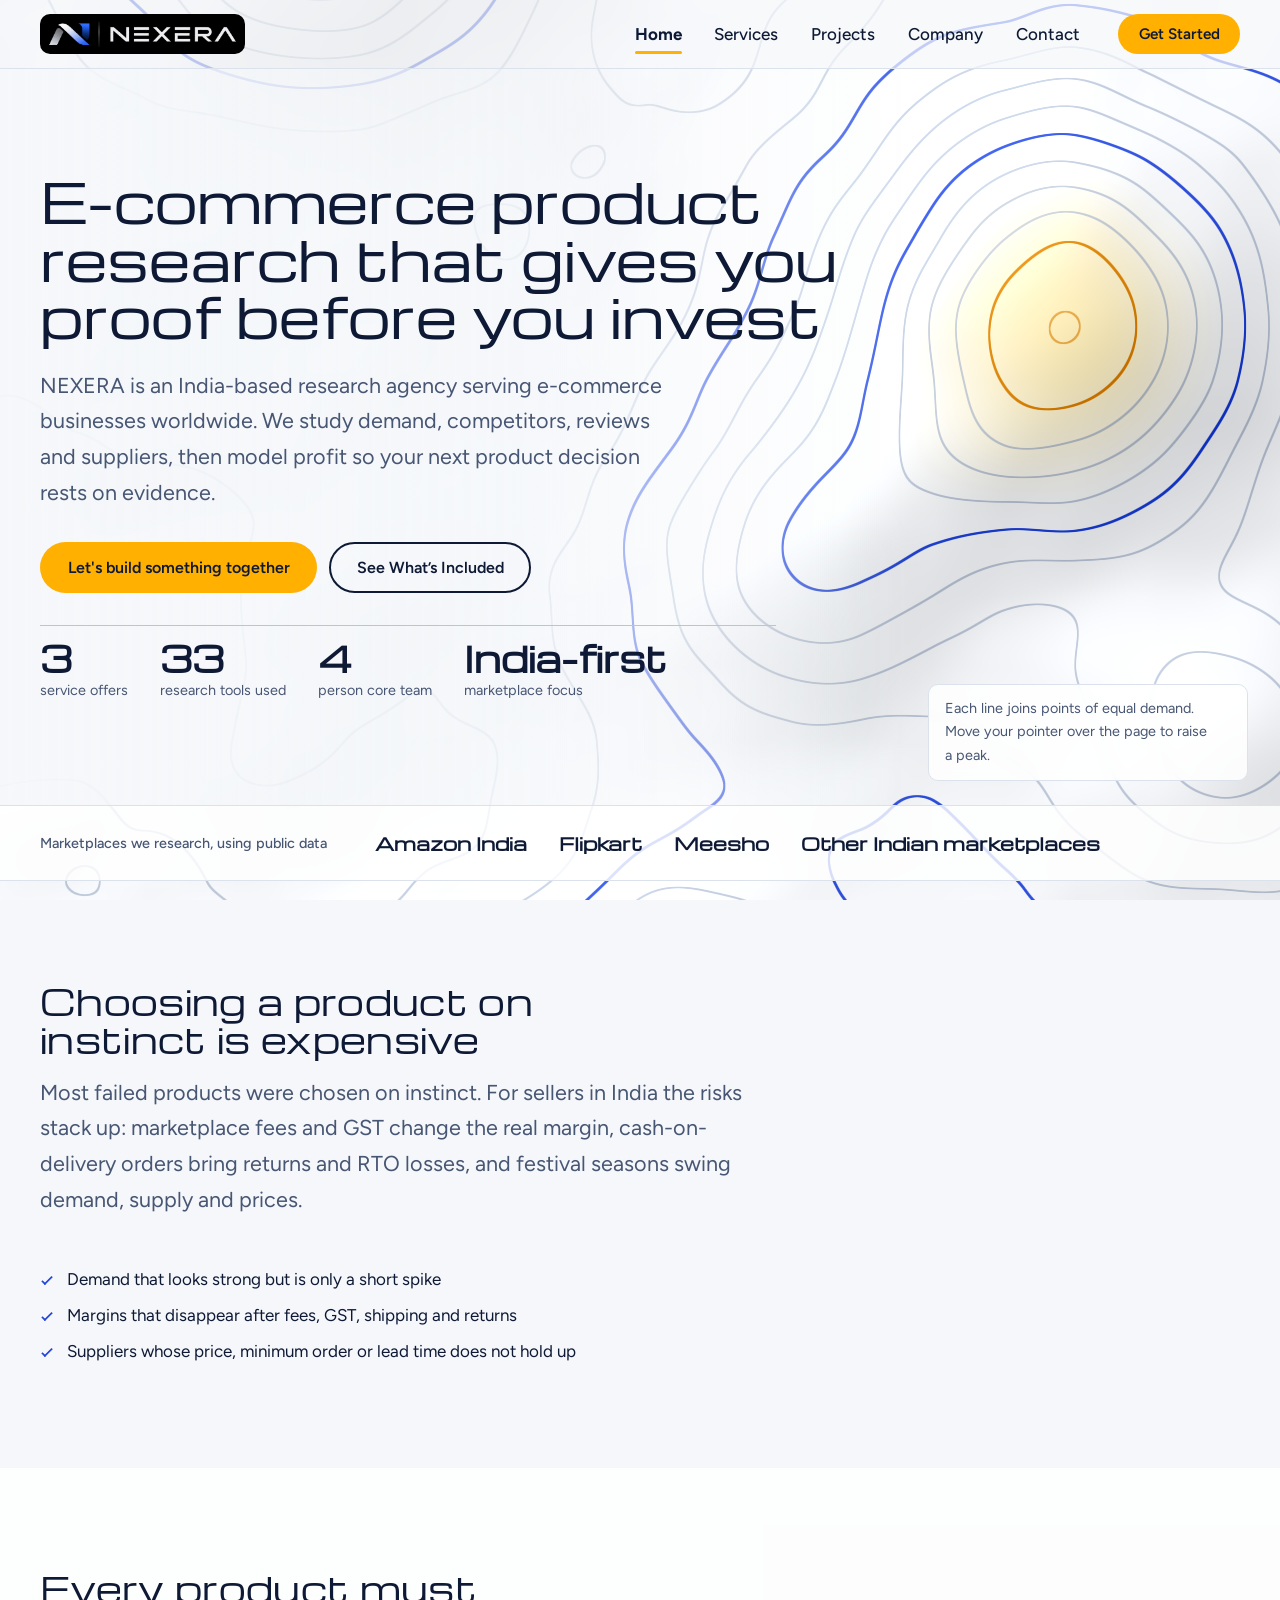
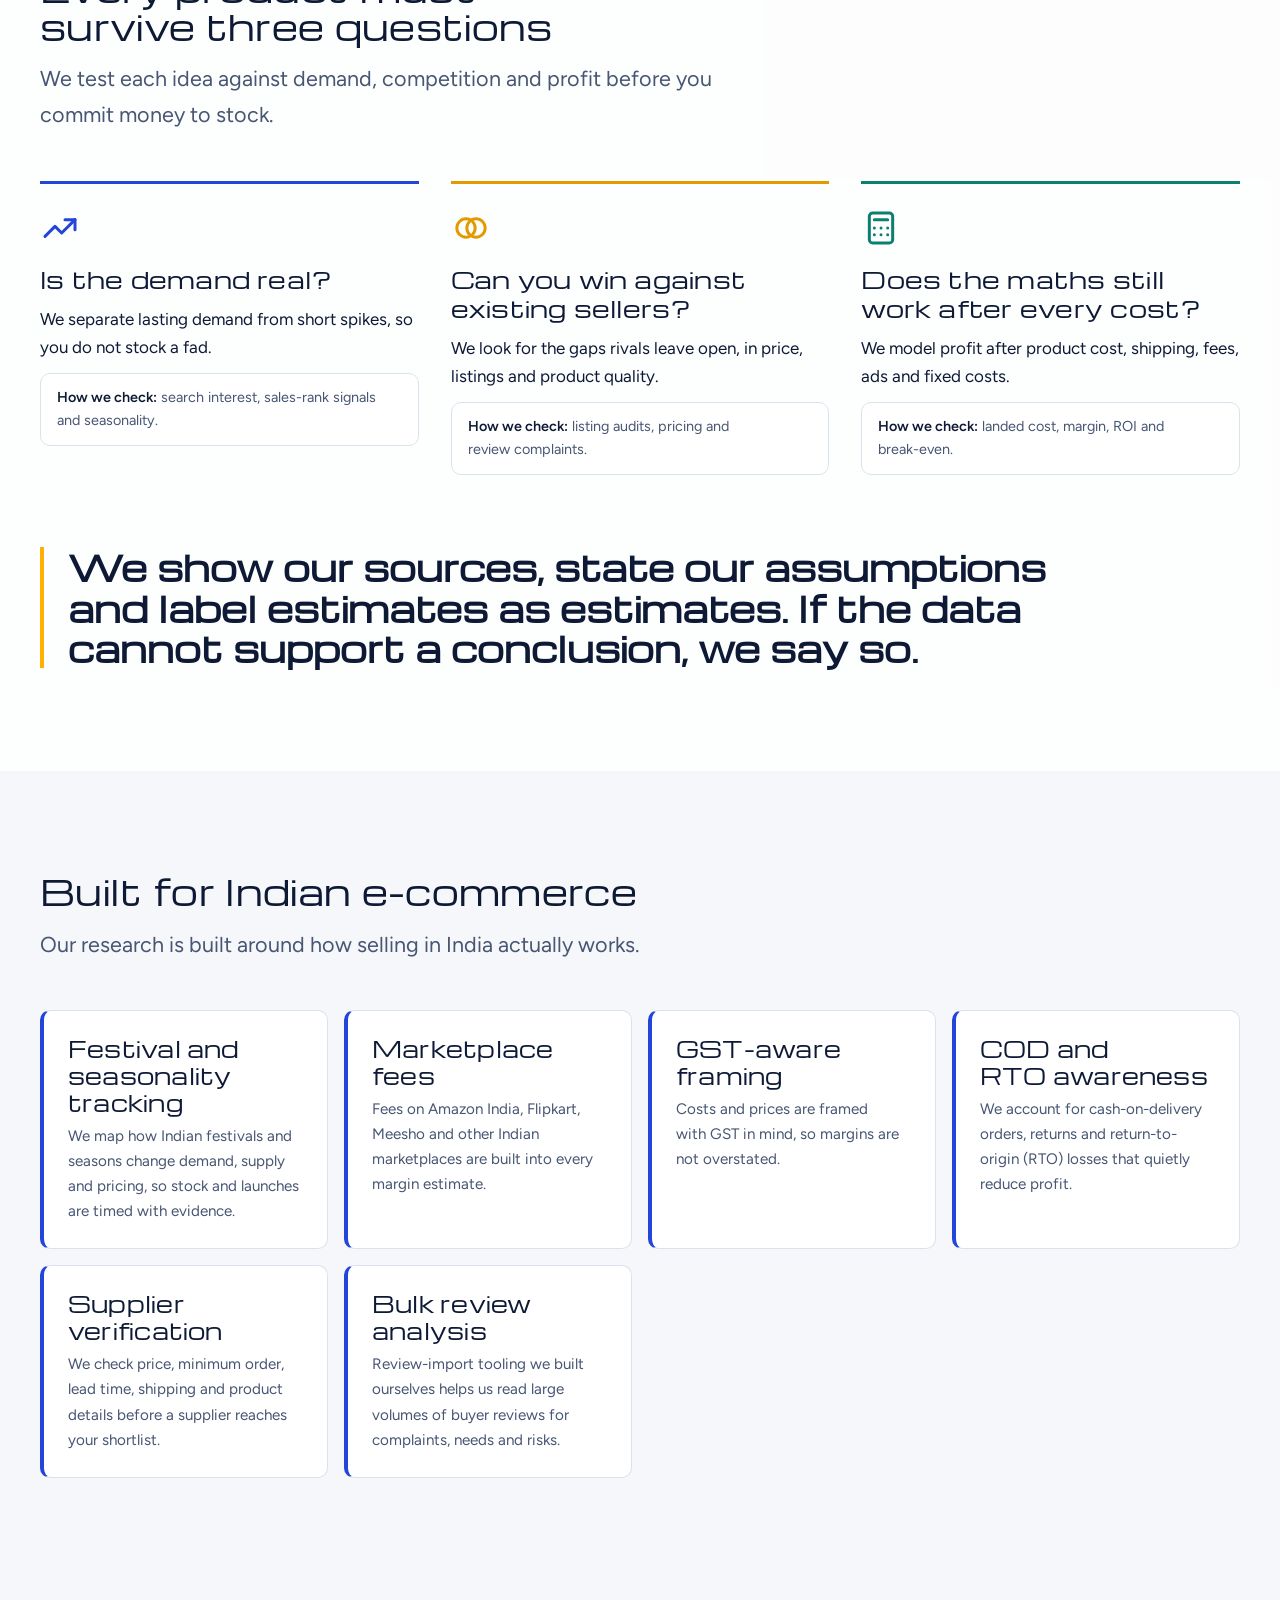
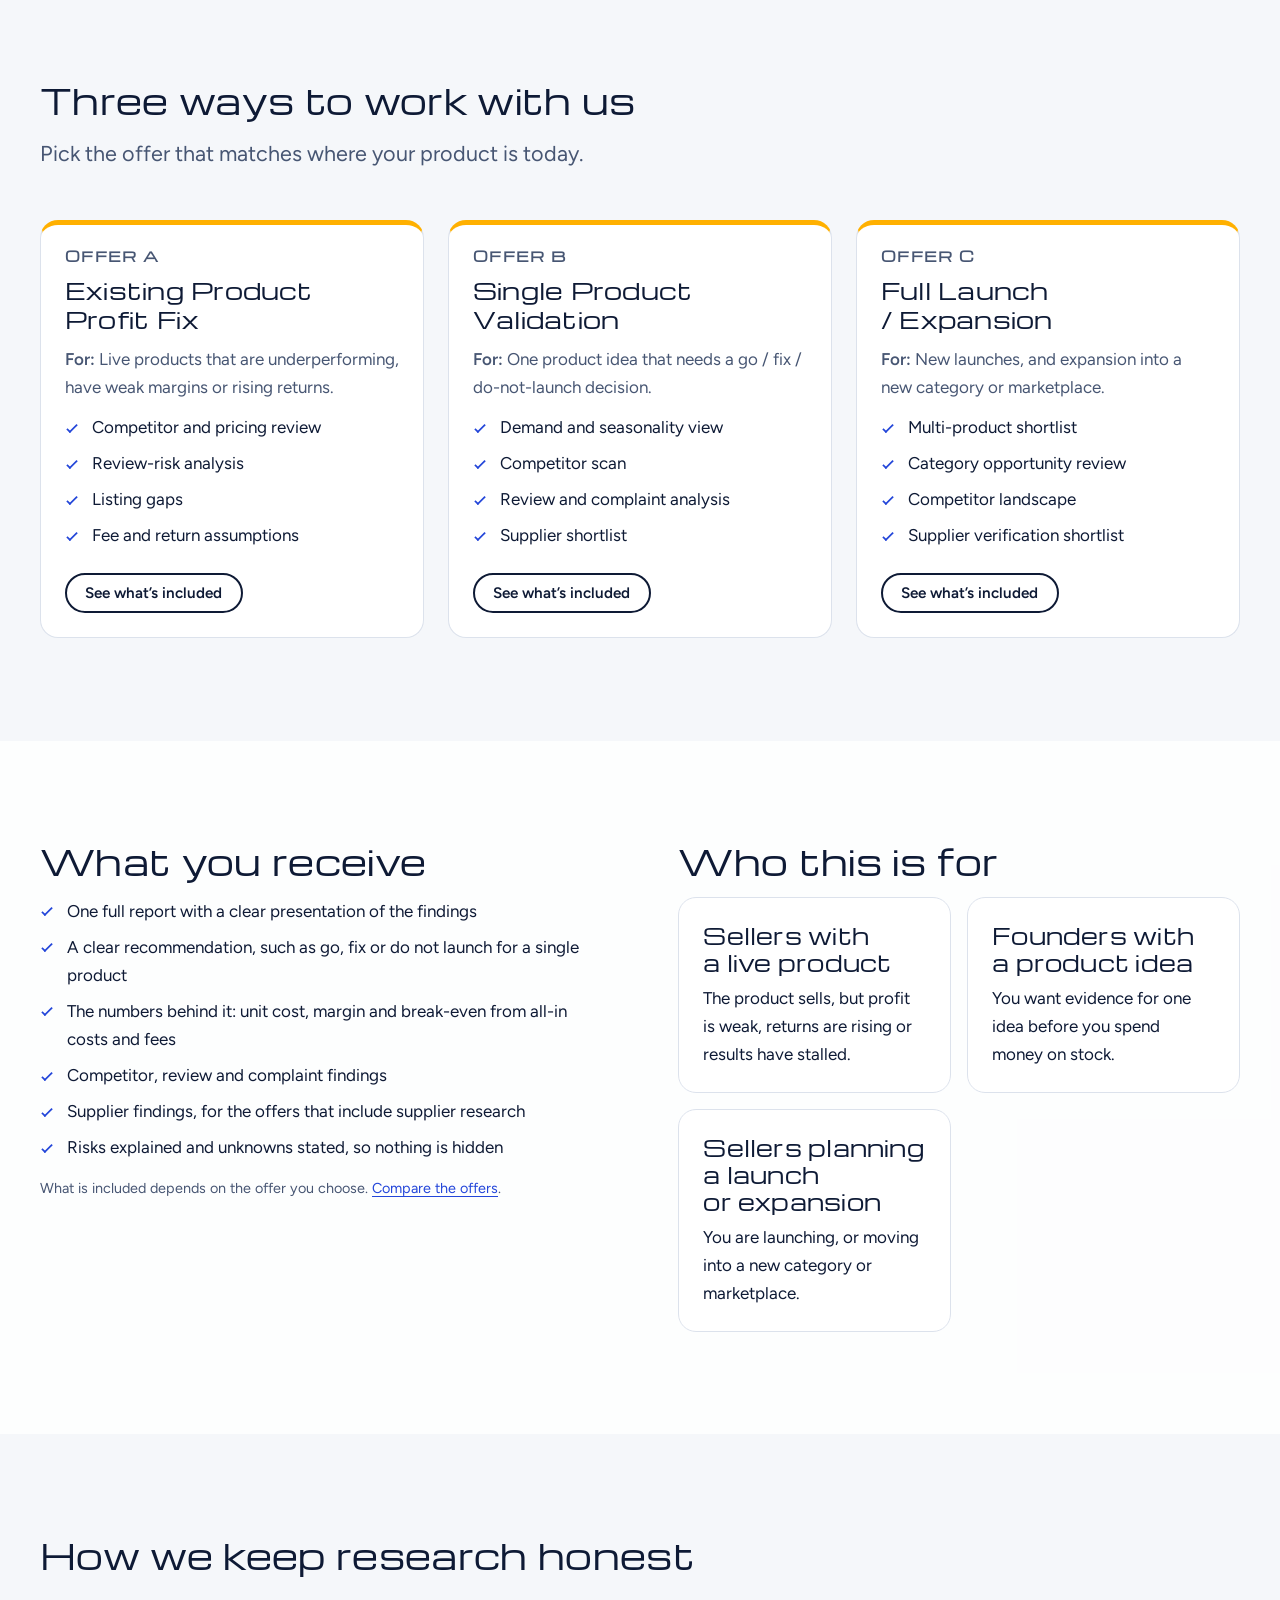
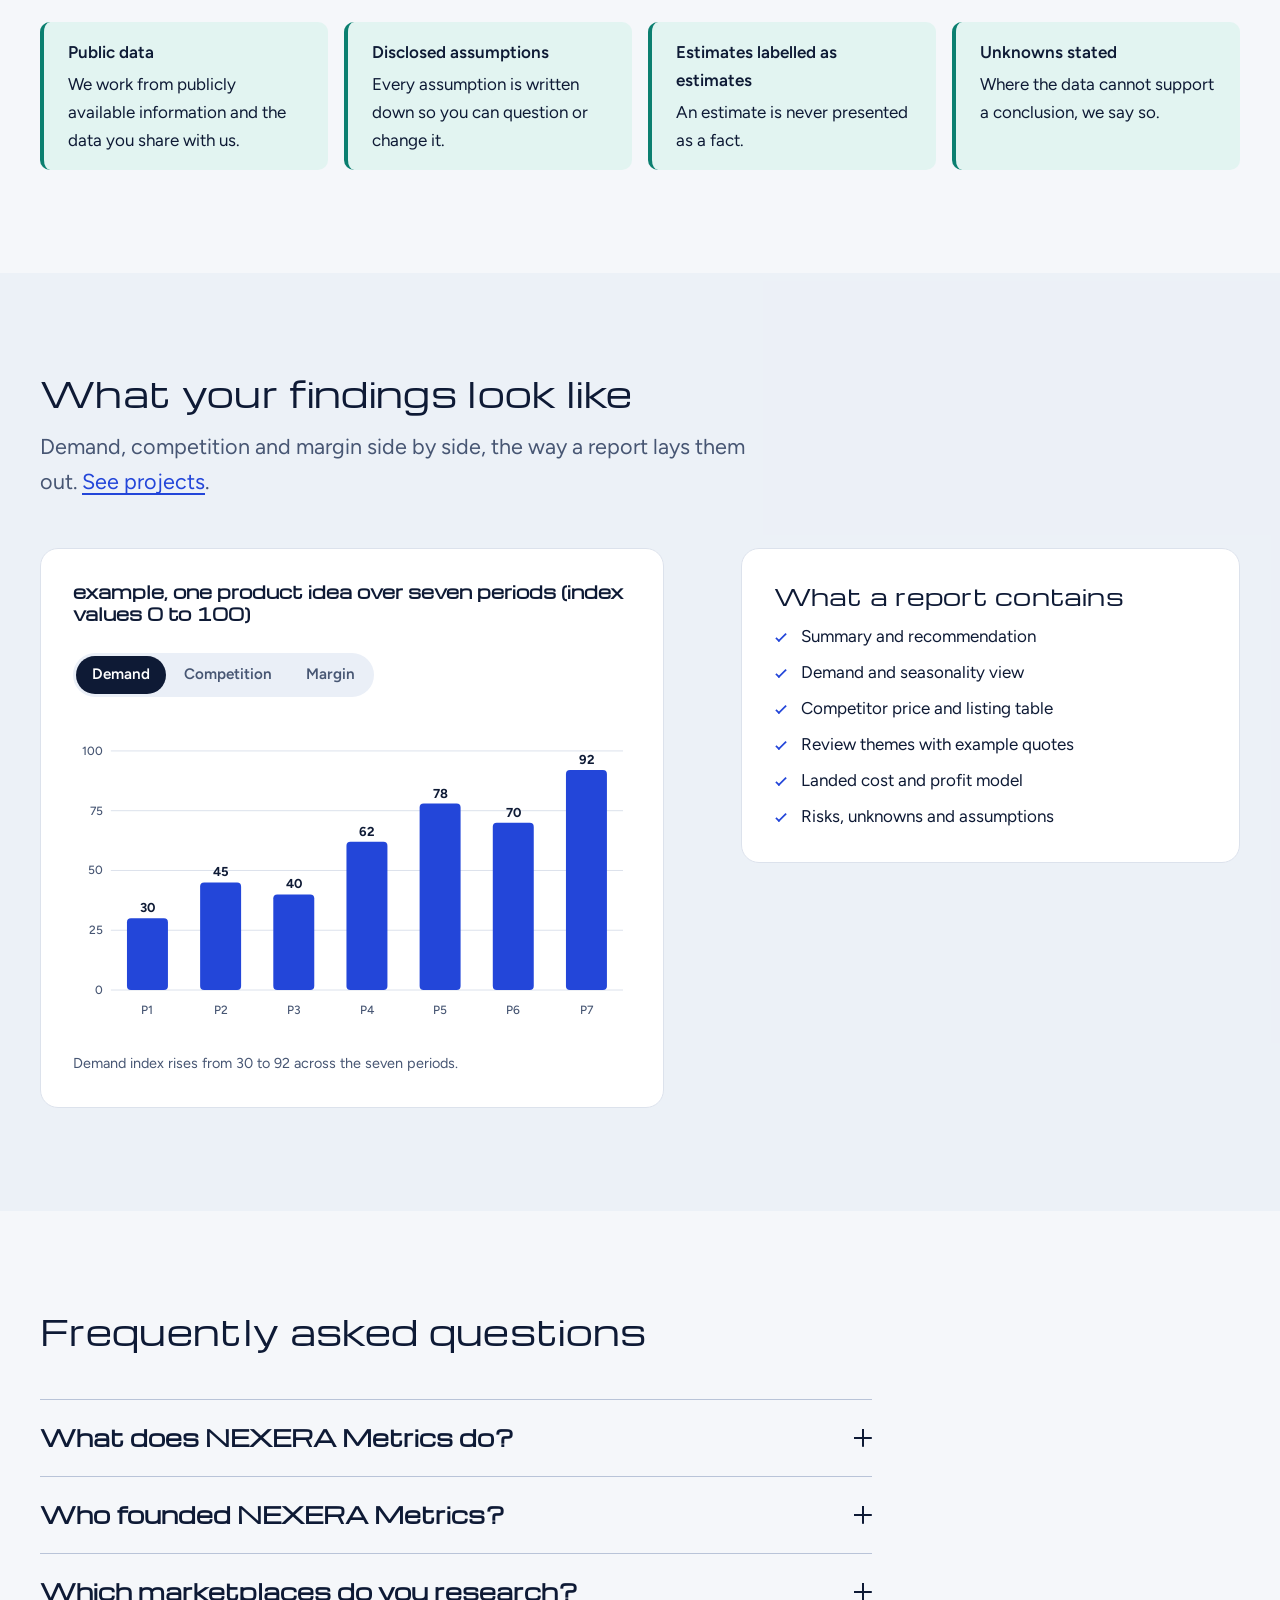
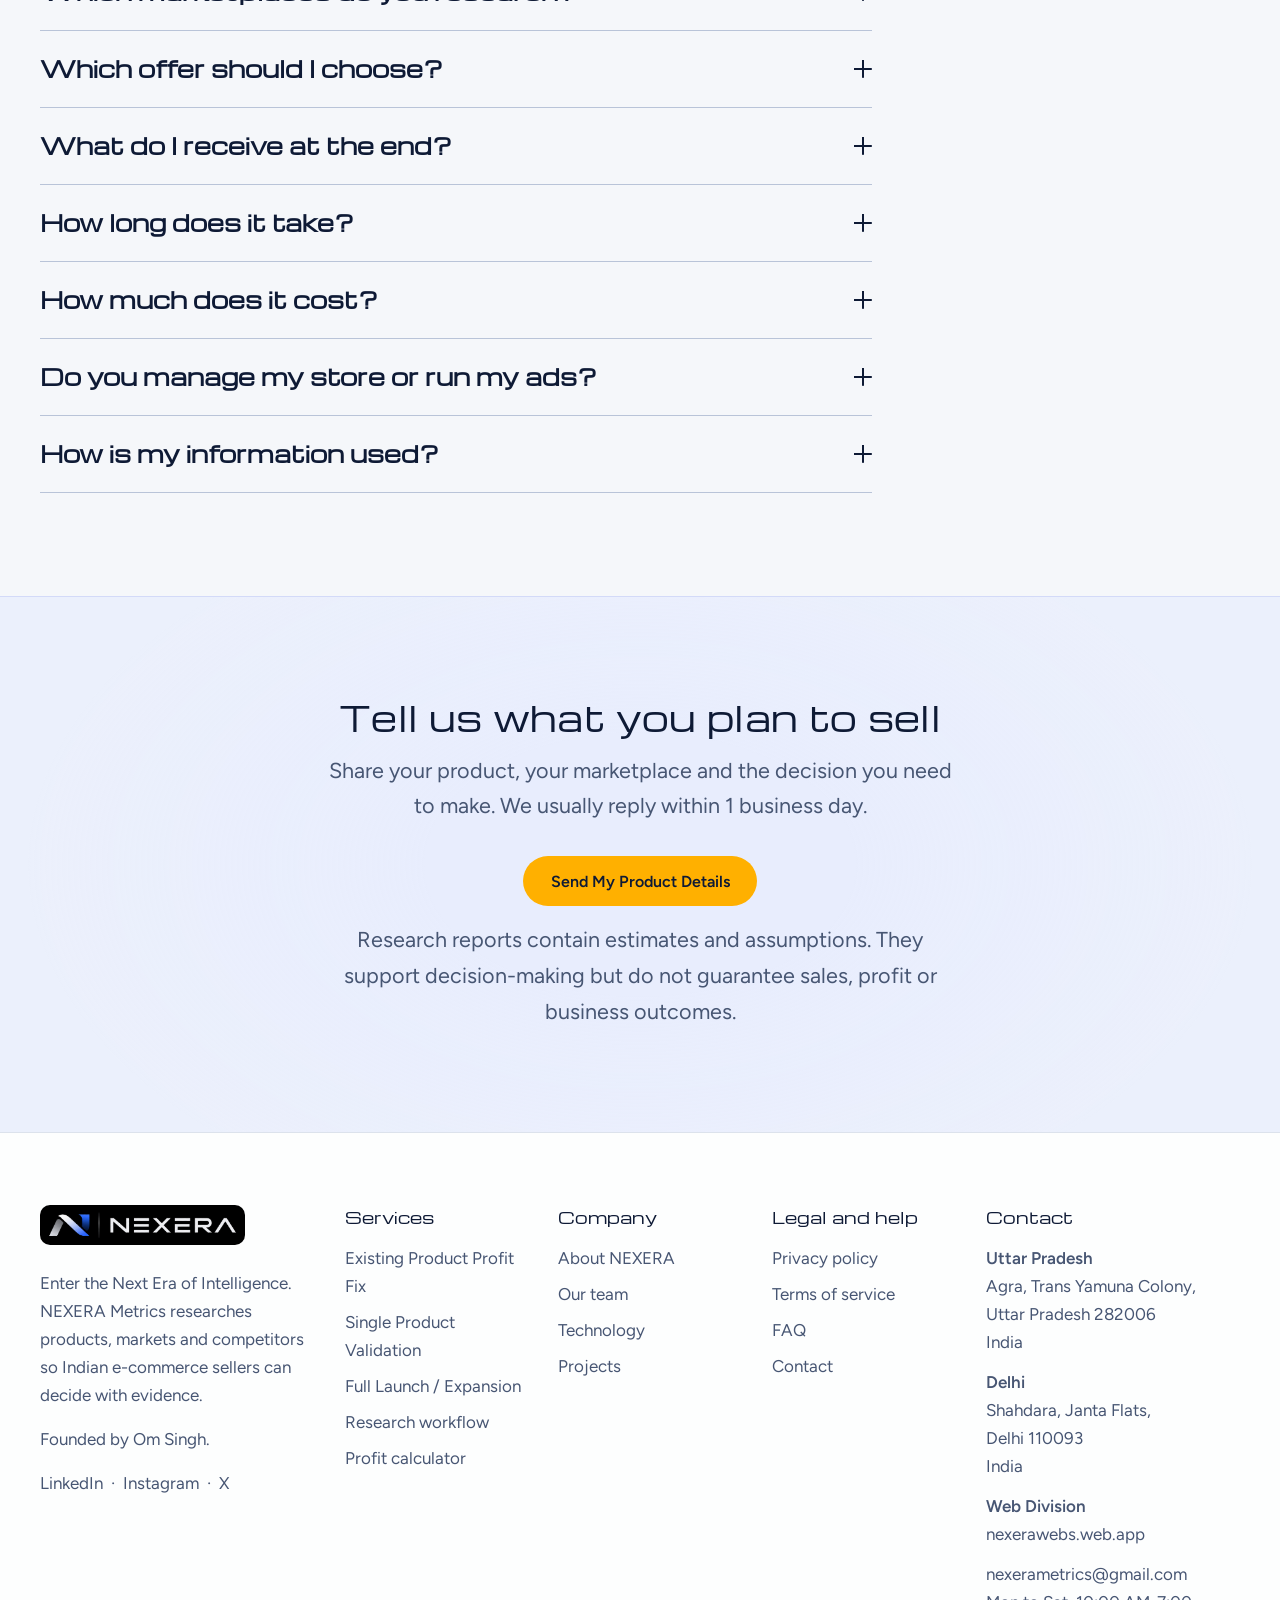
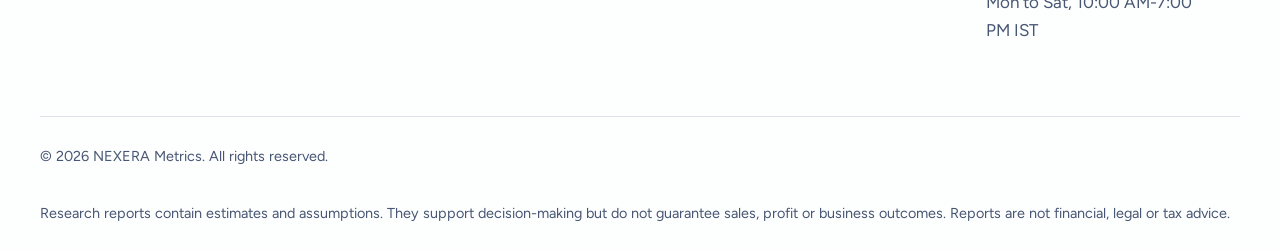
==== commit 46d48b45: "2nd push" ====
--- a/index.html
+++ b/index.html
@@ -1,5 +1,5 @@
 <!doctype html>
-<html lang="en">
+<html lang="en-IN">
   <head>
   <!-- ==========================================================
        NEXERA — SEO / Social / Performance head
@@ -10,24 +10,23 @@
   <meta name="viewport" content="width=device-width, initial-scale=1" />
 
   <!-- Primary SEO -->
-  <title>NEXERA | E-commerce Product Research, Competitor Intelligence & Profitability Analytics</title>
-
-  <meta
-    name="description"
-    content="NEXERA helps e-commerce sellers make data-backed decisions with product research, competitor analysis, market intelligence and profitability modeling. Serving sellers in India and worldwide."
-  />
+  <title>NEXERA Metrics | E-commerce Product Research for Indian Sellers</title>
+
+  <meta name="description" content="NEXERA Metrics, founded by Om Singh, helps Indian sellers make data-backed product, sourcing, pricing and launch decisions on Amazon India, Flipkart and Meesho.">
 
   <meta name="robots" content="index, follow, max-image-preview:large, max-snippet:-1, max-video-preview:-1" />
   <meta name="googlebot" content="index, follow" />
   <meta name="author" content="Om Singh" />
   <meta name="theme-color" content="#F5F7FA" />
+
+  <link rel="canonical" href="https://nexerametrics.web.app/">
+  <link rel="alternate" hreflang="en-IN" href="https://nexerametrics.web.app/">
+  <link rel="alternate" hreflang="x-default" href="https://nexerametrics.web.app/">
   <meta name="format-detection" content="telephone=no" />
 
   <!-- Canonical: the single official version of this homepage -->
-  <link rel="canonical" href="https://nexerametrics.web.app/" />
 
   <!-- Language: remove hreflang until you launch a real separate Hindi page -->
-  <link rel="alternate" hreflang="x-default" href="https://nexerametrics.web.app/" />
 
   <!-- Google Search Console: replace VERIFY_CODE with the code from Search Console -->
   <meta name="google-site-verification" content="UmBHLHi6SRkPKVV_W9Xl_u4j2mWLGd2cZSZ0fgLXFtU" />
@@ -35,47 +34,29 @@
   <!-- ==========================================================
        Open Graph — WhatsApp, Facebook, LinkedIn, Instagram previews
        ========================================================== -->
-  <meta property="og:site_name" content="NEXERA" />
+  <meta property="og:site_name" content="NEXERA Metrics">
   <meta property="og:locale" content="en_IN" />
   <meta property="og:type" content="website" />
-  <meta property="og:url" content="https://nexerametrics.web.app/" />
-  <meta
-    property="og:title"
-    content="NEXERA | E-commerce Product Research, Competitor Intelligence & Profitability Analytics"
-  />
-  <meta
-    property="og:description"
-    content="Make smarter e-commerce decisions with product research, competitor analysis, market intelligence and profitability modeling."
-  />
+  <meta property="og:url" content="https://nexerametrics.web.app/">
+  <meta property="og:title" content="NEXERA Metrics | E-commerce Product Research for Indian Sellers">
+  <meta property="og:description" content="NEXERA Metrics, founded by Om Singh, helps Indian sellers make data-backed product, sourcing, pricing and launch decisions on Amazon India, Flipkart and Meesho.">
   <meta property="og:image" content="https://nexerametrics.web.app/assets/img/og-image.png" />
   <meta property="og:image:secure_url" content="https://nexerametrics.web.app/assets/img/og-image.png" />
   <meta property="og:image:type" content="image/png" />
   <meta property="og:image:width" content="1200" />
   <meta property="og:image:height" content="630" />
-  <meta
-    property="og:image:alt"
-    content="NEXERA — e-commerce product research, competitor intelligence and profitability analytics"
-  />
+  <meta property="og:image:alt" content="NEXERA Metrics: enter the next era of intelligence">
 
   <!-- ==========================================================
        Twitter / X card
        ========================================================== -->
   <meta name="twitter:card" content="summary_large_image" />
-  <meta name="twitter:site" content="@your_x_handle" />
-  <meta name="twitter:creator" content="@your_x_handle" />
-  <meta
-    name="twitter:title"
-    content="NEXERA | E-commerce Product Research, Competitor Intelligence & Profitability Analytics"
-  />
-  <meta
-    name="twitter:description"
-    content="Product research, competitor analysis, market intelligence and profitability modeling for e-commerce sellers."
-  />
+  <meta name="twitter:site" content="@NexeraMetrics" />
+  <meta name="twitter:creator" content="@NexeraMetrics" />
+  <meta name="twitter:title" content="NEXERA Metrics | E-commerce Product Research for Indian Sellers">
+  <meta name="twitter:description" content="NEXERA Metrics, founded by Om Singh, helps Indian sellers make data-backed product, sourcing, pricing and launch decisions on Amazon India, Flipkart and Meesho.">
   <meta name="twitter:image" content="https://nexerametrics.web.app/assets/img/og-image.png" />
-  <meta
-    name="twitter:image:alt"
-    content="NEXERA — e-commerce product research, competitor intelligence and profitability analytics"
-  />
+  <meta name="twitter:image:alt" content="NEXERA Metrics: enter the next era of intelligence">
 
   <!-- ==========================================================
        Icons, manifest and crawl files
@@ -103,6 +84,7 @@
   <link rel="stylesheet" href="css/base.css" />
   <link rel="stylesheet" href="css/layout.css" />
   <link rel="stylesheet" href="css/components.css" />
+  <link rel="stylesheet" href="css/sections.css">
   <link rel="stylesheet" href="css/pages/home.css" />
 
   <!-- JavaScript-available class for mobile menu / UI enhancements -->
@@ -115,190 +97,188 @@
        Only keep FAQPage if these questions are visible on the page.
        ========================================================== -->
   <script type="application/ld+json">
+{
+  "@context": "https://schema.org",
+  "@graph": [
     {
-      "@context": "https://schema.org",
-      "@graph": [
-        {
-          "@type": "ProfessionalService",
-          "@id": "https://nexerametrics.web.app/#organization",
-          "name": "NEXERA",
-          "alternateName": "NexeraMetrics",
-          "url": "https://nexerametrics.web.app/",
-          "logo": "https://nexerametrics.web.app/assets/img/logo-lockup.png",
-          "image": "https://nexerametrics.web.app/assets/img/og-image.png",
-          "description": "NEXERA is an e-commerce research agency providing product research, competitor intelligence, market analysis and profitability modeling for online sellers.",
-          "slogan": "Enter the Next Era of Intelligence.",
-          "email": "nexerasupport01@gmail.com",
-          "telephone": "+919520903782",
-          "founder": {
-            "@type": "Person",
-            "name": "Om Singh",
-            "url": "https://nexerametrics.web.app/"
-          },
-          "areaServed": [
-            {
-              "@type": "Country",
-              "name": "India"
-            },
-            {
-              "@type": "Country",
-              "name": "United States"
-            },
-            {
-              "@type": "Country",
-              "name": "United Kingdom"
-            },
-            {
-              "@type": "Country",
-              "name": "United Arab Emirates"
-            }
-          ],
-          "address": {
-            "@type": "PostalAddress",
-            "addressCountry": "IN"
-          },
-          "sameAs": [
-            "https://www.instagram.com/not_your.umesh/",
-            "https://growwithwebs.netlify.app/"
-          ],
-          "hasOfferCatalog": {
-            "@type": "OfferCatalog",
-            "name": "E-commerce Research Services",
-            "itemListElement": [
-              {
-                "@type": "Offer",
-                "itemOffered": {
-                  "@type": "Service",
-                  "name": "E-commerce Product Research",
-                  "description": "Identify and evaluate product opportunities using publicly available marketplace and competitor data."
-                }
-              },
-              {
-                "@type": "Offer",
-                "itemOffered": {
-                  "@type": "Service",
-                  "name": "Competitor Intelligence",
-                  "description": "Analyze competing products, sellers, pricing, positioning and market gaps."
-                }
-              },
-              {
-                "@type": "Offer",
-                "itemOffered": {
-                  "@type": "Service",
-                  "name": "Market Intelligence",
-                  "description": "Research demand signals, trends, customer needs and market opportunities for e-commerce products."
-                }
-              },
-              {
-                "@type": "Offer",
-                "itemOffered": {
-                  "@type": "Service",
-                  "name": "Profitability Analytics",
-                  "description": "Model costs, margins, pricing scenarios and profitability assumptions for e-commerce products."
-                }
-              }
-            ]
+      "@type": "Organization",
+      "@id": "https://nexerametrics.web.app/#organization",
+      "name": "NEXERA Metrics",
+      "alternateName": [
+        "NEXERA",
+        "Nexera Metrics",
+        "NexeraMetrics"
+      ],
+      "url": "https://nexerametrics.web.app/",
+      "logo": {
+        "@type": "ImageObject",
+        "url": "https://nexerametrics.web.app/assets/img/logo-lockup.png"
+      },
+      "description": "NEXERA Metrics is an India-based e-commerce research agency founded by Om Singh. It helps sellers make data-backed product, sourcing, pricing and launch decisions on Amazon India, Flipkart, Meesho and other Indian marketplaces.",
+      "founder": {
+        "@id": "https://nexerametrics.web.app/#om-singh"
+      },
+      "address": [
+        {
+          "@type": "PostalAddress",
+          "streetAddress": "Trans Yamuna Colony",
+          "addressLocality": "Agra",
+          "addressRegion": "Uttar Pradesh",
+          "postalCode": "282006",
+          "addressCountry": "IN"
+        },
+        {
+          "@type": "PostalAddress",
+          "streetAddress": "Janta Flats, Shahdara",
+          "addressLocality": "Delhi",
+          "postalCode": "110093",
+          "addressCountry": "IN"
+        }
+      ],
+      "sameAs": [
+        "https://www.linkedin.com/in/nexera-metrics-983b6b451",
+        "https://www.instagram.com/nexera.metrics/",
+        "https://x.com/NexeraMetrics"
+      ],
+      "knowsAbout": [
+        "E-commerce product research",
+        "Indian marketplace fees and GST-aware margins",
+        "COD and RTO return losses",
+        "Supplier verification",
+        "Review analysis",
+        "Festival seasonality"
+      ]
+    },
+    {
+      "@type": "Person",
+      "@id": "https://nexerametrics.web.app/#om-singh",
+      "name": "Om Singh",
+      "jobTitle": "Founder",
+      "description": "Om Singh is the founder of NEXERA Metrics.",
+      "image": "https://nexerametrics.web.app/assets/team/om-singh.jpeg",
+      "url": "https://nexerametrics.web.app/company.html#team",
+      "sameAs": [
+        "https://omsinghportfolio.web.app/"
+      ],
+      "worksFor": {
+        "@id": "https://nexerametrics.web.app/#organization"
+      }
+    },
+    {
+      "@type": "WebSite",
+      "@id": "https://nexerametrics.web.app/#website",
+      "url": "https://nexerametrics.web.app/",
+      "name": "NEXERA Metrics",
+      "inLanguage": "en-IN",
+      "publisher": {
+        "@id": "https://nexerametrics.web.app/#organization"
+      }
+    },
+    {
+      "@type": "WebPage",
+      "@id": "https://nexerametrics.web.app/#webpage",
+      "url": "https://nexerametrics.web.app/",
+      "name": "NEXERA Metrics | E-commerce Product Research for Indian Sellers",
+      "description": "NEXERA Metrics, founded by Om Singh, helps Indian sellers make data-backed product, sourcing, pricing and launch decisions on Amazon India, Flipkart and Meesho.",
+      "inLanguage": "en-IN",
+      "isPartOf": {
+        "@id": "https://nexerametrics.web.app/#website"
+      },
+      "publisher": {
+        "@id": "https://nexerametrics.web.app/#organization"
+      },
+      "about": {
+        "@id": "https://nexerametrics.web.app/#organization"
+      }
+    },
+    {
+      "@type": "FAQPage",
+      "@id": "https://nexerametrics.web.app/#faq",
+      "mainEntity": [
+        {
+          "@type": "Question",
+          "name": "What does NEXERA Metrics do?",
+          "acceptedAnswer": {
+            "@type": "Answer",
+            "text": "NEXERA Metrics researches e-commerce products and markets for Indian sellers and models the numbers behind them, so you can decide what to sell, where to source it and what price to charge."
           }
         },
         {
-          "@type": "WebSite",
-          "@id": "https://nexerametrics.web.app/#website",
-          "url": "https://nexerametrics.web.app/",
-          "name": "NEXERA",
-          "inLanguage": "en",
-          "publisher": {
-            "@id": "https://nexerametrics.web.app/#organization"
+          "@type": "Question",
+          "name": "Who founded NEXERA Metrics?",
+          "acceptedAnswer": {
+            "@type": "Answer",
+            "text": "NEXERA Metrics was founded by Om Singh, who leads the company as its founder."
           }
         },
         {
-          "@type": "WebPage",
-          "@id": "https://nexerametrics.web.app/#webpage",
-          "url": "https://nexerametrics.web.app/",
-          "name": "NEXERA | E-commerce Product Research, Competitor Intelligence & Profitability Analytics",
-          "description": "NEXERA helps e-commerce sellers make data-backed decisions with product research, competitor analysis, market intelligence and profitability modeling.",
-          "inLanguage": "en",
-          "isPartOf": {
-            "@id": "https://nexerametrics.web.app/#website"
-          },
-          "about": {
-            "@id": "https://nexerametrics.web.app/#organization"
-          },
-          "primaryImageOfPage": {
-            "@id": "https://nexerametrics.web.app/assets/img/og-image.png"
+          "@type": "Question",
+          "name": "Which marketplaces do you research?",
+          "acceptedAnswer": {
+            "@type": "Answer",
+            "text": "Amazon India, Flipkart, Meesho and other Indian marketplaces, using publicly available information. NEXERA Metrics is independent of all of them."
           }
         },
         {
-          "@type": "FAQPage",
-          "@id": "https://nexerametrics.web.app/#faq",
-          "mainEntity": [
-            {
-              "@type": "Question",
-              "name": "What exactly does NEXERA do?",
-              "acceptedAnswer": {
-                "@type": "Answer",
-                "text": "NEXERA researches e-commerce products and markets and models the numbers behind them, helping sellers decide what to sell, where to source it and what price to charge."
-              }
-            },
-            {
-              "@type": "Question",
-              "name": "Which marketplaces do you research?",
-              "acceptedAnswer": {
-                "@type": "Answer",
-                "text": "We work from publicly available information on marketplaces and online stores such as Amazon, Etsy, eBay, Walmart, Shopify stores, Flipkart and Meesho. We have no affiliation with any of them."
-              }
-            },
-            {
-              "@type": "Question",
-              "name": "Do you guarantee sales or profit?",
-              "acceptedAnswer": {
-                "@type": "Answer",
-                "text": "No. We deliver evidence, estimates and clearly stated assumptions. Results depend on execution and market conditions, and our reports are not financial advice."
-              }
-            },
-            {
-              "@type": "Question",
-              "name": "How long does a project take?",
-              "acceptedAnswer": {
-                "@type": "Answer",
-                "text": "Timelines depend on the scope. A single-product report and a multi-product comparison require different amounts of work, so we agree on a timeline in the written scope before starting."
-              }
-            },
-            {
-              "@type": "Question",
-              "name": "What do I receive at the end?",
-              "acceptedAnswer": {
-                "@type": "Answer",
-                "text": "You receive a written report, a spreadsheet with the data and calculations, and a walkthrough call to explain the findings."
-              }
-            },
-            {
-              "@type": "Question",
-              "name": "How do you price your work?",
-              "acceptedAnswer": {
-                "@type": "Answer",
-                "text": "Pricing depends on the number of products, markets and research depth required. Send a brief and we will reply with a quote."
-              }
-            },
-            {
-              "@type": "Question",
-              "name": "How is my information protected?",
-              "acceptedAnswer": {
-                "@type": "Answer",
-                "text": "Your brief and project data are used only for your project and stored with access controls. See the privacy policy for details."
-              }
-            },
-            {
-              "@type": "Question",
-              "name": "Can we work together long term?",
-              "acceptedAnswer": {
-                "@type": "Answer",
-                "text": "Yes. Many sellers need ongoing research, so we can set up a recurring monthly arrangement after the first project."
-              }
-            }
-          ]
+          "@type": "Question",
+          "name": "Which offer should I choose?",
+          "acceptedAnswer": {
+            "@type": "Answer",
+            "text": "If a product is already live and underperforming, choose Existing Product Profit Fix. If you have one idea to decide on, choose Single Product Validation. If you are launching or expanding into a new category or marketplace, choose Full Launch / Expansion."
+          }
+        },
+        {
+          "@type": "Question",
+          "name": "What do I receive at the end?",
+          "acceptedAnswer": {
+            "@type": "Answer",
+            "text": "One full report with a clear presentation of the findings. It explains the risks, states what is still unknown and recommends the strongest options."
+          }
+        },
+        {
+          "@type": "Question",
+          "name": "How long does it take?",
+          "acceptedAnswer": {
+            "@type": "Answer",
+            "text": "Turnaround depends on the offer and on how many products and marketplaces are covered. We confirm the timing with you in writing before work starts."
+          }
+        },
+        {
+          "@type": "Question",
+          "name": "How much does it cost?",
+          "acceptedAnswer": {
+            "@type": "Answer",
+            "text": "Pricing depends on the number of products, the marketplaces and categories covered, how deep the competitor and supplier research needs to go, and how fast you need the report."
+          }
+        },
+        {
+          "@type": "Question",
+          "name": "Do you guarantee sales or profit?",
+          "acceptedAnswer": {
+            "@type": "Answer",
+            "text": "No. Research reports contain estimates and assumptions. They support decision-making but do not guarantee sales, profit or business outcomes. Reports are not financial, legal or tax advice."
+          }
+        },
+        {
+          "@type": "Question",
+          "name": "Do you manage my store or run my ads?",
+          "acceptedAnswer": {
+            "@type": "Answer",
+            "text": "No. We research, calculate and recommend. You decide what to do with the findings."
+          }
+        },
+        {
+          "@type": "Question",
+          "name": "How is my information used?",
+          "acceptedAnswer": {
+            "@type": "Answer",
+            "text": "We use what you send only to reply to you and deliver your project, and we ask only for the details we need. See the privacy policy for the full details."
+          }
         }
       ]
     }
+  ]
+}
   </script>
 </head>
 
@@ -336,7 +316,7 @@
         <li><a href="company.html">Company</a></li>
         <li><a href="contact.html">Contact</a></li>
       </ul>
-      <a class="btn btn--primary btn--sm" href="contact.html#enquiry">Request a brief</a>
+      <a class="btn btn--primary btn--sm" href="contact.html#enquiry">Get Started</a>
     </nav>
 
   </div>
@@ -374,30 +354,30 @@
           <!-- Primary and secondary calls to action -->
           <div class="cluster hero__actions">
             <a class="btn btn--primary" href="contact.html#enquiry"
-              >Request a research brief</a
+              >Let's build something together</a
             >
-            <a class="btn btn--secondary" href="services.html#calculator"
-              >Try the profit calculator</a
+            <a class="btn btn--secondary" href="#what-you-receive"
+              >See What&rsquo;s Included</a
             >
           </div>
 
           <!-- Key numbers (numbers count up when scrolled into view) -->
           <dl class="hero__stats">
             <div class="stat">
-              <dt>research services</dt>
-              <dd data-count="11">11</dd>
+              <dt>service offers</dt>
+              <dd data-count="3">3</dd>
             </div>
             <div class="stat">
-              <dt>step delivery process</dt>
-              <dd data-count="6">6</dd>
+              <dt>research tools used</dt>
+              <dd data-count="33">33</dd>
             </div>
             <div class="stat">
               <dt>person core team</dt>
-              <dd data-count="5">5</dd>
+              <dd data-count="4">4</dd>
             </div>
             <div class="stat">
-              <dt>clients, based in India</dt>
-              <dd>Worldwide</dd>
+              <dt>marketplace focus</dt>
+              <dd>India-first</dd>
             </div>
           </dl>
         </div>
@@ -409,33 +389,49 @@
       <section class="marketplaces" aria-labelledby="marketplaces-title">
         <div class="container marketplaces__inner">
           <h2 class="marketplaces__title" id="marketplaces-title">
-            Marketplaces we research, using public data and with no affiliation
+            Marketplaces we research, using public data
           </h2>
           <ul class="marketplaces__list">
-            <li>Amazon</li>
-            <li>Etsy</li>
-            <li>eBay</li>
-            <li>Walmart</li>
-            <li>Shopify stores</li>
+            <li>Amazon India</li>
             <li>Flipkart</li>
             <li>Meesho</li>
+            <li>Other Indian marketplaces</li>
           </ul>
         </div>
       </section>
 
       <!-- ====================================================================
-       3 · OUR PHILOSOPHY · three tests every product must pass
-       ==================================================================== -->
-      <section class="section" id="approach" aria-labelledby="approach-title">
+       3 · PROBLEM
+       ==================================================================== -->
+      <section class="section" id="problem" aria-labelledby="problem-title">
         <div class="container">
           <header class="section-head">
-            <h2 id="approach-title">
-              Every product must survive three questions
-            </h2>
+            <h2 id="problem-title">Choosing a product on instinct is expensive</h2>
             <p>
-              Most failed products were chosen on instinct. We test each idea
-              against demand, competition and profit before you commit money to
-              stock.
+              Most failed products were chosen on instinct. For sellers in
+              India the risks stack up: marketplace fees and GST change the real
+              margin, cash-on-delivery orders bring returns and RTO losses, and
+              festival seasons swing demand, supply and prices.
+            </p>
+          </header>
+          <ul class="check-list">
+            <li>Demand that looks strong but is only a short spike</li>
+            <li>Margins that disappear after fees, GST, shipping and returns</li>
+            <li>Suppliers whose price, minimum order or lead time does not hold up</li>
+          </ul>
+        </div>
+      </section>
+
+      <!-- ====================================================================
+       4 · SOLUTION · three tests every product must pass
+       ==================================================================== -->
+      <section class="section section--white" id="approach" aria-labelledby="approach-title">
+        <div class="container">
+          <header class="section-head">
+            <h2 id="approach-title">Every product must survive three questions</h2>
+            <p>
+              We test each idea against demand, competition and profit before
+              you commit money to stock.
             </p>
           </header>
 
@@ -522,6 +518,7 @@
             </li>
           </ul>
 
+
           <!-- Our promise about evidence -->
           <p class="statement">
             We show our sources, state our assumptions and label estimates as
@@ -531,281 +528,156 @@
       </section>
 
       <!-- ====================================================================
-       4 · SERVICES OVERVIEW (six core areas; full list on services.html)
-       ==================================================================== -->
-      <section
-        class="section section--white"
-        id="services"
-        aria-labelledby="services-title"
-      >
+       5 · INDIA-FIRST DIFFERENTIATORS
+       ==================================================================== -->
+      <section class="section" id="india-first" aria-labelledby="india-title">
         <div class="container">
           <header class="section-head">
-            <h2 id="services-title">What we research for you</h2>
+            <h2 id="india-title">Built for Indian e-commerce</h2>
+            <p>Our research is built around how selling in India actually works.</p>
+          </header>
+          <ul class="feature-grid">
+            <li class="feature">
+              <h3>Festival and seasonality tracking</h3>
+              <p>We map how Indian festivals and seasons change demand, supply and pricing, so stock and launches are timed with evidence.</p>
+            </li>
+            <li class="feature">
+              <h3>Marketplace fees</h3>
+              <p>Fees on Amazon India, Flipkart, Meesho and other Indian marketplaces are built into every margin estimate.</p>
+            </li>
+            <li class="feature">
+              <h3>GST-aware framing</h3>
+              <p>Costs and prices are framed with GST in mind, so margins are not overstated.</p>
+            </li>
+            <li class="feature">
+              <h3>COD and RTO awareness</h3>
+              <p>We account for cash-on-delivery orders, returns and return-to-origin (RTO) losses that quietly reduce profit.</p>
+            </li>
+            <li class="feature">
+              <h3>Supplier verification</h3>
+              <p>We check price, minimum order, lead time, shipping and product details before a supplier reaches your shortlist.</p>
+            </li>
+            <li class="feature">
+              <h3>Bulk review analysis</h3>
+              <p>Review-import tooling we built ourselves helps us read large volumes of buyer reviews for complaints, needs and risks.</p>
+            </li>
+          </ul>
+        </div>
+      </section>
+
+      <!-- ====================================================================
+       7 · THREE OFFERS (full details on services.html)
+       ==================================================================== -->
+      <section class="section" id="offers" aria-labelledby="offers-title">
+        <div class="container">
+          <header class="section-head">
+            <h2 id="offers-title">Three ways to work with us</h2>
+            <p>Pick the offer that matches where your product is today.</p>
+          </header>
+          <ul class="offers">
+            <li class="offer">
+              <p class="offer__tag">Offer A</p>
+              <h3>Existing Product Profit Fix</h3>
+              <p class="offer__for"><strong>For:</strong> Live products that are underperforming, have weak margins or rising returns.</p>
+              <ul class="check-list">
+                <li>Competitor and pricing review</li>
+                <li>Review-risk analysis</li>
+                <li>Listing gaps</li>
+                <li>Fee and return assumptions</li>
+              </ul>
+              <a class="btn btn--secondary btn--sm" href="services.html#profit-fix">See what&rsquo;s included<span class="sr-only"> in Existing Product Profit Fix</span></a>
+            </li>
+            <li class="offer">
+              <p class="offer__tag">Offer B</p>
+              <h3>Single Product Validation</h3>
+              <p class="offer__for"><strong>For:</strong> One product idea that needs a go / fix / do-not-launch decision.</p>
+              <ul class="check-list">
+                <li>Demand and seasonality view</li>
+                <li>Competitor scan</li>
+                <li>Review and complaint analysis</li>
+                <li>Supplier shortlist</li>
+              </ul>
+              <a class="btn btn--secondary btn--sm" href="services.html#product-validation">See what&rsquo;s included<span class="sr-only"> in Single Product Validation</span></a>
+            </li>
+            <li class="offer">
+              <p class="offer__tag">Offer C</p>
+              <h3>Full Launch / Expansion</h3>
+              <p class="offer__for"><strong>For:</strong> New launches, and expansion into a new category or marketplace.</p>
+              <ul class="check-list">
+                <li>Multi-product shortlist</li>
+                <li>Category opportunity review</li>
+                <li>Competitor landscape</li>
+                <li>Supplier verification shortlist</li>
+              </ul>
+              <a class="btn btn--secondary btn--sm" href="services.html#launch-expansion">See what&rsquo;s included<span class="sr-only"> in Full Launch / Expansion</span></a>
+            </li>
+          </ul>
+        </div>
+      </section>
+
+      <!-- ====================================================================
+       8 · WHAT YOU RECEIVE + WHO THIS IS FOR
+       ==================================================================== -->
+      <section class="section section--white" id="what-you-receive" aria-labelledby="receive-title">
+        <div class="container split split--top">
+          <div class="stack">
+            <h2 id="receive-title">What you receive</h2>
+            <ul class="check-list">
+              <li>One full report with a clear presentation of the findings</li>
+              <li>A clear recommendation, such as go, fix or do not launch for a single product</li>
+              <li>The numbers behind it: unit cost, margin and break-even from all-in costs and fees</li>
+              <li>Competitor, review and complaint findings</li>
+              <li>Supplier findings, for the offers that include supplier research</li>
+              <li>Risks explained and unknowns stated, so nothing is hidden</li>
+            </ul>
+            <p class="note">What is included depends on the offer you choose. <a href="services.html">Compare the offers</a>.</p>
+          </div>
+          <div class="stack" id="who-for">
+            <h2>Who this is for</h2>
+            <ul class="audience">
+              <li><h3>Sellers with a live product</h3><p>The product sells, but profit is weak, returns are rising or results have stalled.</p></li>
+              <li><h3>Founders with a product idea</h3><p>You want evidence for one idea before you spend money on stock.</p></li>
+              <li><h3>Sellers planning a launch or expansion</h3><p>You are launching, or moving into a new category or marketplace.</p></li>
+            </ul>
+          </div>
+        </div>
+      </section>
+
+      <!-- ====================================================================
+       9 · METHODOLOGY NOTE
+       ==================================================================== -->
+      <section class="section" id="methodology" aria-labelledby="method-title">
+        <div class="container">
+          <header class="section-head">
+            <h2 id="method-title">How we keep research honest</h2>
+          </header>
+          <ul class="method">
+            <li><strong>Public data</strong>We work from publicly available information and the data you share with us.</li>
+            <li><strong>Disclosed assumptions</strong>Every assumption is written down so you can question or change it.</li>
+            <li><strong>Estimates labelled as estimates</strong>An estimate is never presented as a fact.</li>
+            <li><strong>Unknowns stated</strong>Where the data cannot support a conclusion, we say so.</li>
+          </ul>
+        </div>
+      </section>
+
+      <!-- ====================================================================
+       10 · SAMPLE FINDINGS VIEW
+       The chart is drawn by js/charts.js. The data table inside it is the
+       accessible and crawlable version of the same numbers.
+       ==================================================================== -->
+      <section class="section section--tint" id="sample" aria-labelledby="sample-title">
+        <div class="container">
+          <header class="section-head">
+            <h2 id="sample-title">What your findings look like</h2>
             <p>
-              Six core areas, with eleven detailed services on the
-              <a href="services.html">services page</a>.
+              Demand, competition and margin side by side, the way a report lays them out.
+              <a href="projects.html">See projects</a>.
             </p>
           </header>
-
-          <ul class="bento">
-            <li class="tile tile--a">
-              <svg
-                class="tile__icon"
-                viewBox="0 0 24 24"
-                fill="none"
-                stroke="currentColor"
-                stroke-width="1.8"
-                stroke-linecap="round"
-                stroke-linejoin="round"
-                aria-hidden="true"
-                focusable="false"
-              >
-                <circle cx="10.5" cy="10.5" r="6" />
-                <path d="m15 15 5 5" />
-              </svg>
-              <article>
-                <h3>
-                  <a class="tile__link" href="services.html#product-research"
-                    >Product research</a
-                  >
-                </h3>
-                <p>
-                  Demand, pricing, competition and risk for one product, before
-                  you buy stock.
-                </p>
-              </article>
-            </li>
-            <li class="tile tile--b">
-              <svg
-                class="tile__icon"
-                viewBox="0 0 24 24"
-                fill="none"
-                stroke="currentColor"
-                stroke-width="1.8"
-                stroke-linecap="round"
-                stroke-linejoin="round"
-                aria-hidden="true"
-                focusable="false"
-              >
-                <path d="M4 5h16v11H9l-5 4z" />
-                <path d="M8 9h8M8 12h5" />
-              </svg>
-              <article>
-                <h3>
-                  <a class="tile__link" href="services.html#review-analytics"
-                    >Bulk review analytics</a
-                  >
-                </h3>
-                <p>
-                  Thousands of reviews turned into complaints, praised features
-                  and listing ideas.
-                </p>
-              </article>
-            </li>
-            <li class="tile tile--c">
-              <svg
-                class="tile__icon"
-                viewBox="0 0 24 24"
-                fill="none"
-                stroke="currentColor"
-                stroke-width="1.8"
-                stroke-linecap="round"
-                stroke-linejoin="round"
-                aria-hidden="true"
-                focusable="false"
-              >
-                <circle cx="12" cy="12" r="8" />
-                <circle cx="12" cy="12" r="3.5" />
-                <path d="M12 2v3M12 19v3M2 12h3M19 12h3" />
-              </svg>
-              <article>
-                <h3>
-                  <a
-                    class="tile__link"
-                    href="services.html#competitor-intelligence"
-                    >Competitor intelligence</a
-                  >
-                </h3>
-                <p>
-                  Rival pricing, listings, positioning and gaps you can exploit.
-                </p>
-              </article>
-            </li>
-            <li class="tile tile--d">
-              <svg
-                class="tile__icon"
-                viewBox="0 0 24 24"
-                fill="none"
-                stroke="currentColor"
-                stroke-width="1.8"
-                stroke-linecap="round"
-                stroke-linejoin="round"
-                aria-hidden="true"
-                focusable="false"
-              >
-                <path d="M3 20V9l6 4V9l6 4V5h6v15z" />
-              </svg>
-              <article>
-                <h3>
-                  <a class="tile__link" href="services.html#supplier-research"
-                    >Supplier research</a
-                  >
-                </h3>
-                <p>
-                  Shortlists compared on cost, minimum order and reliability
-                  signals.
-                </p>
-              </article>
-            </li>
-            <li class="tile tile--e">
-              <svg
-                class="tile__icon"
-                viewBox="0 0 24 24"
-                fill="none"
-                stroke="currentColor"
-                stroke-width="1.8"
-                stroke-linecap="round"
-                stroke-linejoin="round"
-                aria-hidden="true"
-                focusable="false"
-              >
-                <path d="M4 20V4M4 20h16" />
-                <path d="m7 15 4-4 3 3 5-6" />
-              </svg>
-              <article>
-                <h3>
-                  <a class="tile__link" href="services.html#market-analytics"
-                    >Market and trend analytics</a
-                  >
-                </h3>
-                <p>
-                  Market size, segments and lasting trends separated from short
-                  spikes.
-                </p>
-              </article>
-            </li>
-            <li class="tile tile--f">
-              <svg
-                class="tile__icon"
-                viewBox="0 0 24 24"
-                fill="none"
-                stroke="currentColor"
-                stroke-width="1.8"
-                stroke-linecap="round"
-                stroke-linejoin="round"
-                aria-hidden="true"
-                focusable="false"
-              >
-                <path d="m6 18 12-12" />
-                <circle cx="7.5" cy="7.5" r="2.5" />
-                <circle cx="16.5" cy="16.5" r="2.5" />
-              </svg>
-              <article>
-                <h3>
-                  <a class="tile__link" href="services.html#profitability"
-                    >Profitability analysis</a
-                  >
-                </h3>
-                <p>
-                  Margins, ROI, ROAS and break-even for every product and
-                  scenario.
-                </p>
-              </article>
-            </li>
-          </ul>
-        </div>
-      </section>
-
-      <!-- ====================================================================
-       5 · HOW A PROJECT RUNS (a true sequence, so the steps are numbered)
-       ==================================================================== -->
-      <section class="section" id="process" aria-labelledby="process-title">
-        <div class="container">
-          <header class="section-head">
-            <h2 id="process-title">How a project runs</h2>
-            <p>
-              Six steps modelled on how established research firms structure an
-              engagement: brief, scope, collect, validate, analyse, deliver.
-            </p>
-          </header>
-
-          <ol class="steps">
-            <li class="steps__item">
-              <h3>Discovery call</h3>
-              <p>
-                We learn your goals, budget, target marketplace and the decision
-                you must make.
-              </p>
-              <p class="steps__deliverable">You receive: a written brief</p>
-            </li>
-            <li class="steps__item">
-              <h3>Scope and proposal</h3>
-              <p>
-                Deliverables, method, timeline and data limits are agreed in
-                writing before work starts.
-              </p>
-              <p class="steps__deliverable">You receive: a scope document</p>
-            </li>
-            <li class="steps__item">
-              <h3>Data collection</h3>
-              <p>
-                We gather public listings, prices, reviews and search-interest
-                data for your category.
-              </p>
-              <p class="steps__deliverable">You receive: a raw dataset</p>
-            </li>
-            <li class="steps__item">
-              <h3>Validation</h3>
-              <p>
-                Duplicates, outliers and suspicious reviews are flagged. Sources
-                are logged for every figure.
-              </p>
-              <p class="steps__deliverable">You receive: a source log</p>
-            </li>
-            <li class="steps__item">
-              <h3>Analysis and modelling</h3>
-              <p>
-                Demand, competition, sentiment and unit economics are analysed
-                and modelled in scenarios.
-              </p>
-              <p class="steps__deliverable">You receive: a working model</p>
-            </li>
-            <li class="steps__item">
-              <h3>Review and handover</h3>
-              <p>
-                We walk you through the findings, answer questions and deliver
-                the report and spreadsheet.
-              </p>
-              <p class="steps__deliverable">You receive: a report and sheet</p>
-            </li>
-          </ol>
-        </div>
-      </section>
-
-      <!-- ====================================================================
-       6 · SAMPLE ANALYTICS
-       The chart is drawn by js/charts.js. The data table below it is the
-       accessible and crawlable version of the same numbers.
-       ==================================================================== -->
-      <section
-        class="section section--tint"
-        id="sample"
-        aria-labelledby="sample-title"
-      >
-        <div class="container">
-          <header class="section-head">
-            <h2 id="sample-title">Sample analytics</h2>
-            <p>
-              A taste of how findings are shown in a report. Demonstration data
-              only, not from a real client.
-            </p>
-          </header>
-
           <div class="split split--wide-left split--top">
-            <!-- Interactive chart -->
             <figure class="chart card" data-chart>
               <figcaption id="chart-caption">
-                One product idea, seven example periods (index values 0 to 100)
+                example, one product idea over seven periods (index values 0 to 100)
               </figcaption>
 
               <!-- Metric switcher -->
@@ -852,9 +724,10 @@
               </p>
 
               <!-- Same data as a table for screen readers and search engines -->
-              <table class="sr-only">
+              <div class="sr-only">
+              <table>
                 <caption>
-                  Demonstration values behind the chart
+                  Values behind the chart
                 </caption>
                 <thead>
                   <tr>
@@ -901,18 +774,17 @@
                   </tr>
                 </tbody>
               </table>
+              </div>
             </figure>
-
-            <!-- What a report contains -->
             <aside class="card" aria-labelledby="report-title">
-              <h3 id="report-title">Example report contents</h3>
+              <h3 id="report-title">What a report contains</h3>
               <ul class="check-list">
-                <li>Executive summary and recommendation</li>
+                <li>Summary and recommendation</li>
                 <li>Demand and seasonality view</li>
                 <li>Competitor price and listing table</li>
                 <li>Review themes with example quotes</li>
                 <li>Landed cost and profit model</li>
-                <li>Risks and assumptions</li>
+                <li>Risks, unknowns and assumptions</li>
               </ul>
             </aside>
           </div>
@@ -920,136 +792,66 @@
       </section>
 
       <!-- ====================================================================
-       7 · CATEGORIES AND WAYS TO WORK WITH US
-       ==================================================================== -->
-      <section
-        class="section"
-        id="engagements"
-        aria-labelledby="categories-title"
-      >
-        <div class="container">
-          <!-- Product categories -->
-          <header class="section-head">
-            <h2 id="categories-title">Product categories we study</h2>
-            <p>
-              Experience across common consumer categories. Ask us about others.
-            </p>
-          </header>
-          <ul class="chip-list categories">
-            <li class="chip">Home and kitchen</li>
-            <li class="chip">Beauty and personal care</li>
-            <li class="chip">Consumer electronics accessories</li>
-            <li class="chip">Pet supplies</li>
-            <li class="chip">Fitness and outdoors</li>
-            <li class="chip">Baby and kids</li>
-            <li class="chip">Fashion accessories</li>
-            <li class="chip">Tools and hardware</li>
-          </ul>
-
-          <!-- Engagement models -->
-          <div class="engagements">
-            <header class="section-head">
-              <h2 id="models-title">Ways to work with us</h2>
-            </header>
-            <div class="auto-grid auto-grid--md">
-              <article class="card engagement">
-                <h3>Single product report</h3>
-                <p>
-                  A focused study of one product idea, with a go or no-go view.
-                </p>
-              </article>
-              <article class="card engagement">
-                <h3>Multi-product shortlist</h3>
-                <p>
-                  Compare several candidates and rank them on one scorecard.
-                </p>
-              </article>
-              <article class="card engagement">
-                <h3>Monthly research partner</h3>
-                <p>
-                  Ongoing trend, competitor and profitability tracking for your
-                  store.
-                </p>
-              </article>
-            </div>
-          </div>
-        </div>
-      </section>
-
-      <!-- ====================================================================
-       8 · FAQ (<details> works without JavaScript; same text is in the JSON-LD above)
-       ==================================================================== -->
-      <section
-        class="section section--white"
-        id="faq"
-        aria-labelledby="faq-title"
-      >
+       12 · FAQ (<details> works without JavaScript; same text is in the JSON-LD)
+       ==================================================================== -->
+      <section class="section" id="faq" aria-labelledby="faq-title">
         <div class="container">
           <header class="section-head">
             <h2 id="faq-title">Frequently asked questions</h2>
           </header>
-
           <div class="accordion">
             <details class="accordion__item" name="faq">
-              <summary>What exactly does NEXERA do?</summary>
+              <summary>What does NEXERA Metrics do?</summary>
               <p class="accordion__body">
-                We research e-commerce products and markets and model the
-                numbers behind them, so sellers can decide what to sell, where
-                to source it and what price to charge.
+                NEXERA Metrics researches e-commerce products and markets for Indian sellers and models the numbers behind them, so you can decide what to sell, where to source it and what price to charge.
+              </p>
+            </details>
+            <details class="accordion__item" name="faq">
+              <summary>Who founded NEXERA Metrics?</summary>
+              <p class="accordion__body">
+                NEXERA Metrics was founded by Om Singh, who leads the company as its founder.
               </p>
             </details>
             <details class="accordion__item" name="faq">
               <summary>Which marketplaces do you research?</summary>
               <p class="accordion__body">
-                We work from publicly available information on marketplaces and
-                online stores such as Amazon, Etsy, eBay, Walmart, Shopify
-                stores, Flipkart and Meesho. We have no affiliation with any of
-                them.
+                Amazon India, Flipkart, Meesho and other Indian marketplaces, using publicly available information. NEXERA Metrics is independent of all of them.
               </p>
             </details>
             <details class="accordion__item" name="faq">
-              <summary>Do you guarantee sales or profit?</summary>
+              <summary>Which offer should I choose?</summary>
               <p class="accordion__body">
-                No. We deliver evidence, estimates and clearly stated
-                assumptions. Results depend on your execution and the market,
-                and our reports are not financial advice.
-              </p>
-            </details>
-            <details class="accordion__item" name="faq">
-              <summary>How long does a project take?</summary>
-              <p class="accordion__body">
-                It depends on scope. A single-product report and a multi-product
-                comparison need different time, so we agree a timeline in the
-                written scope before starting.
+                If a product is already live and underperforming, choose Existing Product Profit Fix. If you have one idea to decide on, choose Single Product Validation. If you are launching or expanding into a new category or marketplace, choose Full Launch / Expansion.
               </p>
             </details>
             <details class="accordion__item" name="faq">
               <summary>What do I receive at the end?</summary>
               <p class="accordion__body">
-                A written report, a spreadsheet with the data and calculations,
-                and a walkthrough call to explain the findings.
+                One full report with a clear presentation of the findings. It explains the risks, states what is still unknown and recommends the strongest options.
               </p>
             </details>
             <details class="accordion__item" name="faq">
-              <summary>How do you price your work?</summary>
+              <summary>How long does it take?</summary>
               <p class="accordion__body">
-                Pricing depends on the number of products, markets and depth
-                required. Send a brief and we reply with a quote.
+                Turnaround depends on the offer and on how many products and marketplaces are covered. We confirm the timing with you in writing before work starts.
               </p>
             </details>
             <details class="accordion__item" name="faq">
-              <summary>How is my information protected?</summary>
+              <summary>How much does it cost?</summary>
               <p class="accordion__body">
-                Your brief and data are used only for your project and stored
-                with access controls. Read the
-                <a href="privacy.html">privacy policy</a> for details.
+                Pricing depends on the number of products, the marketplaces and categories covered, how deep the competitor and supplier research needs to go, and how fast you need the report.
               </p>
             </details>
             <details class="accordion__item" name="faq">
-              <summary>Can we work together long term?</summary>
+              <summary>Do you manage my store or run my ads?</summary>
               <p class="accordion__body">
-                Yes. Many sellers need ongoing research, so we can set up a
-                recurring monthly arrangement after the first project.
+                No. We research, calculate and recommend. You decide what to do with the findings.
+              </p>
+            </details>
+            <details class="accordion__item" name="faq">
+              <summary>How is my information used?</summary>
+              <p class="accordion__body">
+                We use what you send only to reply to you and deliver your project, and we ask only for the details we need. See the privacy policy for the full details.
               </p>
             </details>
           </div>
@@ -1057,20 +859,19 @@
       </section>
 
       <!-- ====================================================================
-       9 · CLOSING CALL TO ACTION
+       13 · FINAL CALL TO ACTION
        ==================================================================== -->
       <section class="cta-band" aria-labelledby="cta-title">
         <div class="container cta-band__inner">
           <h2 id="cta-title">Tell us what you plan to sell</h2>
           <p>
-            Share your product idea, market and budget. We reply with a written
-            scope and next steps.
+            Share your product, your marketplace and the decision you need to
+            make. We usually reply within 1 business day.
           </p>
           <div class="cluster">
-            <a class="btn btn--primary" href="contact.html#enquiry"
-              >Request a research brief</a
-            >
+            <a class="btn btn--primary" href="contact.html#enquiry">Send My Product Details</a>
           </div>
+          <p class="disclaimer-short">Research reports contain estimates and assumptions. They support decision-making but do not guarantee sales, profit or business outcomes.</p>
         </div>
       </section>
     </main>
@@ -1092,11 +893,14 @@
           <img class="brand__logo" src="assets/img/logo-lockup.png" alt="" width="205" height="40" loading="lazy">
         </a>
         <h2 class="sr-only" id="footer-about-title">About NEXERA</h2>
-        <p>Enter the Next Era of Intelligence. We research products, markets and competitors so e-commerce sellers can decide with evidence.</p>
+        <p>Enter the Next Era of Intelligence. NEXERA Metrics researches products, markets and competitors so Indian e-commerce sellers can decide with evidence.</p>
+        <p>Founded by <a href="company.html#team">Om Singh</a>.</p>
         <p>
-          <a href="https://linkedin.com/company/YOUR_PAGE" rel="noopener" target="_blank">LinkedIn</a>
+          <a href="https://www.linkedin.com/in/nexera-metrics-983b6b451" rel="me noopener" target="_blank">LinkedIn</a>
           &nbsp;·&nbsp;
-          <a href="https://instagram.com/YOUR_HANDLE" rel="noopener" target="_blank">Instagram</a>
+          <a href="https://www.instagram.com/nexera.metrics/" rel="me noopener" target="_blank">Instagram</a>
+          &nbsp;·&nbsp;
+          <a href="https://x.com/NexeraMetrics" rel="me noopener" target="_blank">X</a>
         </p>
       </section>
 
@@ -1104,13 +908,11 @@
       <nav aria-labelledby="footer-services-title">
         <h2 class="site-footer__title" id="footer-services-title">Services</h2>
         <ul>
-          <li><a href="services.html#product-research">Product research</a></li>
-          <li><a href="services.html#review-analytics">Review analytics</a></li>
-          <li><a href="services.html#competitor-intelligence">Competitor intelligence</a></li>
-          <li><a href="services.html#supplier-research">Supplier research</a></li>
-          <li><a href="services.html#profitability">Profitability analysis</a></li>
+          <li><a href="services.html#profit-fix">Existing Product Profit Fix</a></li>
+          <li><a href="services.html#product-validation">Single Product Validation</a></li>
+          <li><a href="services.html#launch-expansion">Full Launch / Expansion</a></li>
+          <li><a href="services.html#workflow">Research workflow</a></li>
           <li><a href="services.html#calculator">Profit calculator</a></li>
-          <li><a href="https://growwithwebs.netlify.app">Second Branch</a></li>
         </ul>
       </nav>
 
@@ -1122,7 +924,6 @@
           <li><a href="company.html#team">Our team</a></li>
           <li><a href="company.html#technology">Technology</a></li>
           <li><a href="projects.html">Projects</a></li>
-          <li><a href="contact.html#careers">Careers</a></li>
         </ul>
       </nav>
 
@@ -1131,9 +932,9 @@
         <h2 class="site-footer__title" id="footer-help-title">Legal and help</h2>
         <ul>
           <li><a href="privacy.html">Privacy policy</a></li>
+          <li><a href="terms.html">Terms of service</a></li>
           <li><a href="index.html#faq">FAQ</a></li>
           <li><a href="contact.html">Contact</a></li>
-          <li><a href="sitemap.xml">Sitemap</a></li>
         </ul>
       </nav>
 
@@ -1141,12 +942,12 @@
       <section aria-labelledby="footer-contact-title">
         <h2 class="site-footer__title" id="footer-contact-title">Contact</h2>
         <address>
-          <p><strong>Uttar Pradesh</strong><br>Agra, TCY, 282006<br>India</p>
-          <p><strong>Delhi</strong><br>Shardra, Janta Flat, 110093<br>India</p>
+          <p><strong>Uttar Pradesh</strong><br>Agra, Trans Yamuna Colony,<br>Uttar Pradesh 282006<br>India</p>
+          <p><strong>Delhi</strong><br>Shahdara, Janta Flats,<br>Delhi 110093<br>India</p>
+          <p><strong>Web Division</strong><br><a href="https://nexerawebs.web.app" rel="noopener" target="_blank">nexerawebs.web.app</a></p>
           <p>
-            <a href="mailto:nexerasupport01@gmail.com">nexerasupport01@gmail.com</a><br>
-            <a href="tel:+919520903782">+91 9520903782</a><br>
-            Mon to Fri, 24/7
+            <a href="mailto:nexerametrics@gmail.com">nexerametrics@gmail.com</a><br>
+            Mon to Sat, 10:00 AM-7:00 PM IST
           </p>
         </address>
       </section>
@@ -1155,8 +956,8 @@
 
     <!-- Legal line -->
     <div class="site-footer__legal">
-      <p><small>&copy; 2026 NEXERA. All rights reserved.</small></p>
-      <p><small>Reports contain research estimates and are not financial, legal or tax advice.</small></p>
+      <p><small>&copy; 2026 NEXERA Metrics. All rights reserved.</small></p>
+      <p><small>Research reports contain estimates and assumptions. They support decision-making but do not guarantee sales, profit or business outcomes. Reports are not financial, legal or tax advice.</small></p>
     </div>
 
   </div>
--- a/css/components.css
+++ b/css/components.css
@@ -187,7 +187,7 @@
      ======================================================================= */
   /* Sticky in-page menu. The current section gets a marigold bar (aria-current). */
   .side-nav { position: sticky; top: calc(var(--header-h) + var(--s-5)); }
-  .side-nav ul { list-style: none; padding: 0; border-left: 2px solid var(--c-line); }
+  .side-nav :is(ul, ol) { list-style: none; padding: 0; border-left: 2px solid var(--c-line); }
   .side-nav a {
     display: block; padding: 0.35rem 0 0.35rem var(--s-4); margin-left: -2px;
     border-left: 2px solid transparent;
@@ -199,7 +199,7 @@
   /* Small screens: the menu becomes a horizontally scrolling row of pills. */
   @media (max-width: 56rem) {
     .side-nav { position: static; margin-inline: calc(-1 * var(--gutter)); padding-inline: var(--gutter); overflow-x: auto; }
-    .side-nav ul { display: flex; gap: var(--s-2); border: 0; width: max-content; }
+    .side-nav :is(ul, ol) { display: flex; gap: var(--s-2); border: 0; width: max-content; }
     .side-nav a, .side-nav a[aria-current] {
       margin: 0; padding: 0.4rem 0.9rem; border: 1px solid var(--c-line-strong); border-radius: var(--r-pill);
       background: var(--c-surface); white-space: nowrap;
--- a/css/sections.css
+++ b/css/sections.css
@@ -0,0 +1,142 @@
+/* ==========================================================================
+   NEXERA · css/sections.css
+   --------------------------------------------------------------------------
+   Styles for the sections added in the November revision. Kept in its own
+   file so nothing in tokens, base, hero or the background animation changes.
+
+   INDEX
+     1. Team (data-driven, any number of members)
+     2. 7-stage workflow
+     3. Offers (the three services)
+     4. Differentiators, "what you receive", "who this is for"
+     5. Methodology, illustrative sample, disclaimer
+     6. Offer detail blocks (services page)
+     7. Qualification form extras
+   Load order: tokens → base → layout → components → sections → pages/<page>
+   ========================================================================== */
+@layer components {
+
+  /* =======================================================================
+     1. TEAM  (the original card design, now drawn from js/team-data.js)
+     Flexible rows: cards wrap and an incomplete row is CENTRED, so any number
+     of members looks finished. "featured" members (founders) get a wide card.
+     ======================================================================= */
+  .team { list-style: none; padding: 0; display: flex; flex-wrap: wrap; justify-content: center; gap: var(--s-6) var(--s-5); }
+  .team__item { flex: 0 1 calc((100% - 2 * var(--s-5)) / 3); min-width: min(100%, 15rem); }
+  .team__item--lead { flex-basis: calc((100% - var(--s-5)) / 2); min-width: min(100%, 18rem); }
+  .member > * + * { margin-top: var(--s-3); }
+  .member__photo, .member__avatar { width: 100%; aspect-ratio: 1; object-fit: cover; border-radius: var(--r-lg); background: var(--c-blue-wash); transition: transform var(--dur-med) var(--ease), box-shadow var(--dur-med) var(--ease); }
+  .team__item--lead .member__photo, .team__item--lead .member__avatar { aspect-ratio: 16 / 10; }
+  .member__avatar { display: grid; place-items: center; color: var(--c-blue-dark); font: 700 3rem/1 var(--font-display); }
+  .member__role { font-weight: 600; color: var(--c-blue-dark); transition: letter-spacing var(--dur-med) var(--ease); }
+  .member__bio { font-size: var(--step--1); color: var(--c-slate); }
+  .member__link { font-size: var(--step--1); }
+  .member:hover .member__photo, .member:hover .member__avatar { transform: translateY(-5px) rotate(-0.8deg); box-shadow: var(--shadow-lift); }
+  .member:hover .member__role { letter-spacing: 0.02em; }
+  .is-placeholder { color: var(--c-slate); font-style: italic; }
+
+  /* =======================================================================
+     2. 7-STAGE WORKFLOW
+     Desktop: four columns, stage 7 spans two. Tablet: two columns.
+     Mobile: one column joined by a vertical line.
+     ======================================================================= */
+  .flow { list-style: none; padding: 0; counter-reset: stage; display: grid; gap: var(--s-6) var(--s-5); grid-template-columns: repeat(4, minmax(0, 1fr)); }
+  .flow__item { position: relative; counter-increment: stage; padding: var(--s-5); background: var(--c-surface); border: 1px solid var(--c-line); border-radius: var(--r-lg); transition: transform var(--dur-med) var(--ease), box-shadow var(--dur-med) var(--ease), border-color var(--dur-fast); }
+  .flow__item:hover { transform: translateY(-4px); border-color: var(--c-blue); box-shadow: var(--shadow-lift); }
+  .flow__item::before {
+    content: counter(stage); display: grid; place-items: center; width: 2.4rem; height: 2.4rem; margin-bottom: var(--s-3);
+    border-radius: 50%; background: var(--c-ink); color: #fff; font: 700 0.95rem/1 var(--font-display);
+  }
+  .flow__item h3 { font-size: var(--step-1); margin-bottom: var(--s-2); }
+  .flow__item p { font-size: 0.95rem; color: var(--c-slate); }
+  .flow__item--final { grid-column: span 2; border-color: var(--c-marigold-dark); background: var(--c-marigold-wash); }
+  .flow__item--final::before { background: var(--c-marigold); color: var(--c-ink); }
+  /* connector between neighbouring stages in the same row */
+  .flow__item:not(:nth-child(4n)):not(:last-child)::after {
+    content: ""; position: absolute; top: calc(var(--s-5) + 1.2rem); left: calc(var(--s-5) + 2.4rem); width: calc(100% + var(--s-5) - 2.4rem); height: 2px;
+    background: linear-gradient(90deg, var(--c-ink), var(--c-line-strong)); z-index: 0; pointer-events: none;
+  }
+  @media (max-width: 64rem) {
+    .flow { grid-template-columns: repeat(2, minmax(0, 1fr)); }
+    .flow__item:not(:nth-child(4n)):not(:last-child)::after { display: none; }
+  }
+  @media (max-width: 40rem) {
+    .flow { grid-template-columns: minmax(0, 1fr); gap: var(--s-5); }
+    .flow__item--final { grid-column: auto; }
+    /* vertical connector between stacked stages (every stage except the last) */
+    .flow__item:not(:nth-child(4n)):not(:last-child)::after,
+    .flow__item:nth-child(4n):not(:last-child)::after {
+      display: block; content: ""; position: absolute; left: calc(var(--s-5) + 1.2rem - 1px); top: 100%; width: 2px; height: var(--s-5);
+      background: var(--c-line-strong);
+    }
+  }
+
+  /* =======================================================================
+     3. OFFERS (three services)
+     ======================================================================= */
+  .offers { list-style: none; padding: 0; display: grid; gap: var(--s-5); grid-template-columns: repeat(auto-fit, minmax(min(100%, 19rem), 1fr)); }
+  .offer { display: flex; flex-direction: column; gap: var(--s-3); padding: var(--s-5); background: var(--c-surface); border: 1px solid var(--c-line); border-top: 5px solid var(--c-marigold); border-radius: var(--r-lg); transition: transform var(--dur-med) var(--ease), box-shadow var(--dur-med) var(--ease); }
+  .offer:hover { transform: translateY(-4px); box-shadow: var(--shadow-lift); }
+  .offer__tag { font: 700 var(--step--1)/1 var(--font-display); letter-spacing: 0.1em; text-transform: uppercase; color: var(--c-slate); }
+  .offer h3 { font-size: var(--step-2); }
+  .offer__for { color: var(--c-slate); }
+  .offer ul { margin-top: auto; }
+  .offer .btn { align-self: flex-start; margin-top: var(--s-3); }
+
+  /* =======================================================================
+     4. DIFFERENTIATORS, RECEIVE, WHO IT IS FOR
+     ======================================================================= */
+  .feature-grid { list-style: none; padding: 0; display: grid; gap: var(--s-4); grid-template-columns: repeat(auto-fit, minmax(min(100%, 17rem), 1fr)); }
+  .feature { padding: var(--s-5); background: var(--c-surface); border: 1px solid var(--c-line); border-left: 4px solid var(--c-blue); border-radius: var(--r-md); }
+  .feature h3 { font-size: var(--step-1); margin-bottom: var(--s-2); }
+  .feature p { font-size: 0.95rem; color: var(--c-slate); }
+
+  .audience { list-style: none; padding: 0; display: grid; gap: var(--s-4); grid-template-columns: repeat(auto-fit, minmax(min(100%, 17rem), 1fr)); }
+  .audience li { padding: var(--s-5); background: var(--c-surface); border: 1px solid var(--c-line); border-radius: var(--r-lg); }
+  .audience h3 { font-size: var(--step-1); margin-bottom: var(--s-2); }
+
+  /* =======================================================================
+     5. METHODOLOGY, SAMPLE, DISCLAIMER
+     ======================================================================= */
+  .method { display: grid; gap: var(--s-4); grid-template-columns: repeat(auto-fit, minmax(min(100%, 15rem), 1fr)); list-style: none; padding: 0; }
+  .method li { padding: var(--s-4) var(--s-5); border-left: 4px solid var(--c-teal); background: var(--c-teal-wash); border-radius: var(--r-md); }
+  .method strong { display: block; margin-bottom: var(--s-1); }
+
+  .sample-flag { display: inline-block; padding: 0.3rem 0.8rem; border-radius: var(--r-pill); background: var(--c-marigold-wash); color: #6B4700; font-weight: 700; font-size: var(--step--1); border: 1px solid var(--c-marigold-dark); }
+  .sample-table { width: 100%; border-collapse: collapse; margin-top: var(--s-4); }
+  .sample-table th, .sample-table td { padding: var(--s-3) var(--s-4); text-align: left; vertical-align: top; border-top: 1px solid var(--c-line); }
+  .sample-table th { width: 11rem; font-weight: 700; color: var(--c-ink); }
+  .sample-table td { color: var(--c-slate); }
+  @media (max-width: 40rem) { .sample-table th, .sample-table td { display: block; width: auto; padding-inline: 0; } .sample-table th { border-bottom: 0; padding-bottom: 0; } .sample-table td { border-top: 0; } }
+
+  /* The one short disclaimer that sits next to report calls to action */
+  .disclaimer-short { max-width: 52ch; font-size: var(--step--1); color: var(--c-slate); }
+
+  /* =======================================================================
+     6. OFFER DETAIL BLOCKS (services page)
+     ======================================================================= */
+  .offer-facts { display: grid; gap: var(--s-4) var(--s-6); grid-template-columns: repeat(auto-fit, minmax(min(100%, 18rem), 1fr)); margin-top: var(--s-4); }
+  .offer-facts h4 { font-size: var(--step-0); margin-bottom: var(--s-2); }
+  .offer-facts .check-list li, .offer-facts .cross-list li { margin-bottom: var(--s-2); }
+  .cross-list { list-style: none; padding: 0; }
+  .cross-list li { position: relative; padding-left: 1.6rem; color: var(--c-slate); }
+  .cross-list li::before { content: "\00D7"; position: absolute; left: 0.1rem; top: -0.05rem; font-weight: 700; font-size: 1.2rem; color: var(--c-bad); }
+  .turnaround { display: inline-block; padding: 0.35rem 0.9rem; border-radius: var(--r-pill); background: var(--c-blue-wash); color: var(--c-blue-dark); font-weight: 600; }
+
+  .measure { max-width: var(--measure); }
+  .facts { display: grid; gap: var(--s-3); margin-top: var(--s-3); }
+  .facts div { display: flex; justify-content: space-between; gap: var(--s-4); padding-bottom: var(--s-2); border-bottom: 1px solid var(--c-line); }
+  .facts dt { color: var(--c-slate); }
+  .facts dd { font-weight: 600; text-align: right; }
+  .plan__cta { margin-top: var(--s-5); }
+  .glance th a { color: inherit; }
+  .glance thead th { width: auto; }
+
+  /* =======================================================================
+     7. QUALIFICATION FORM EXTRAS
+     ======================================================================= */
+  .form-note { font-size: var(--step--1); color: var(--c-slate); }
+  .field__hint { font-size: var(--step--1); color: var(--c-slate); }
+  .form-grid { display: grid; gap: var(--s-4) var(--s-5); grid-template-columns: repeat(auto-fit, minmax(min(100%, 15rem), 1fr)); }
+  .form-grid .field--wide { grid-column: 1 / -1; }
+}
